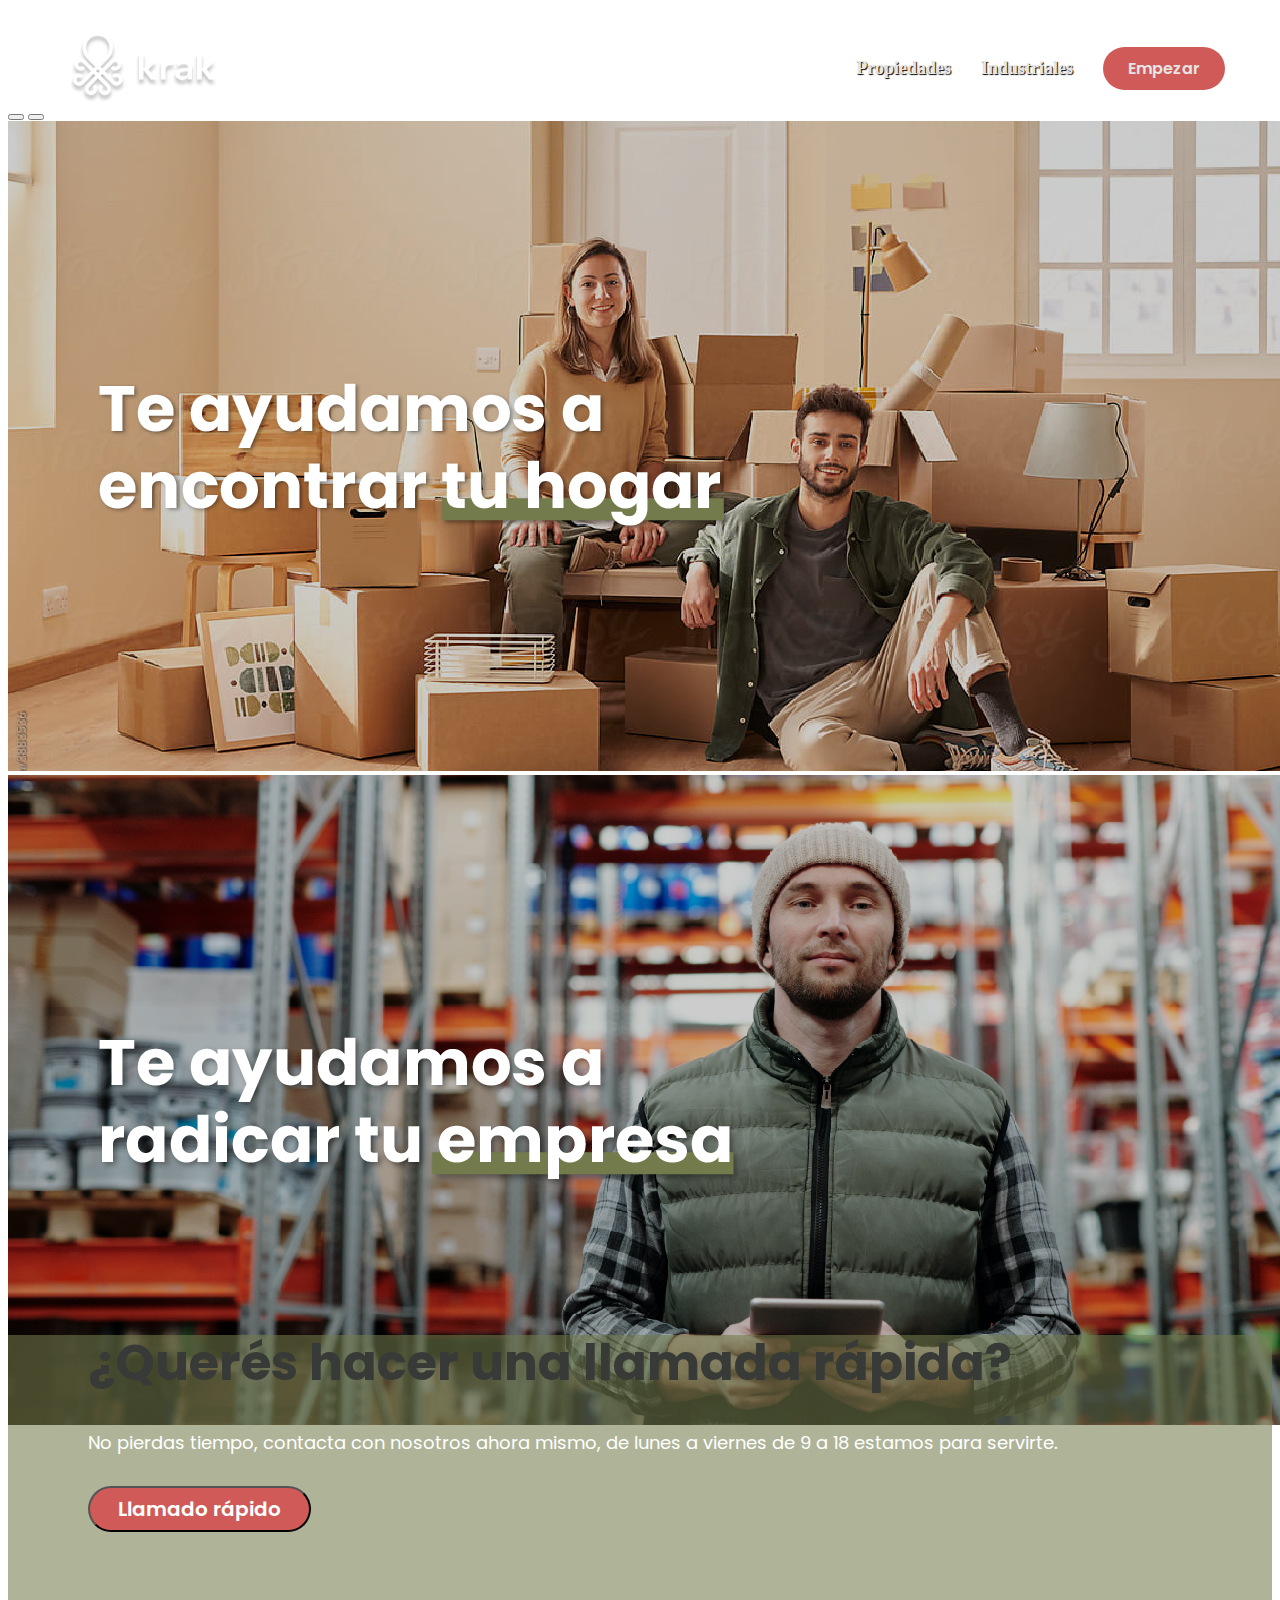
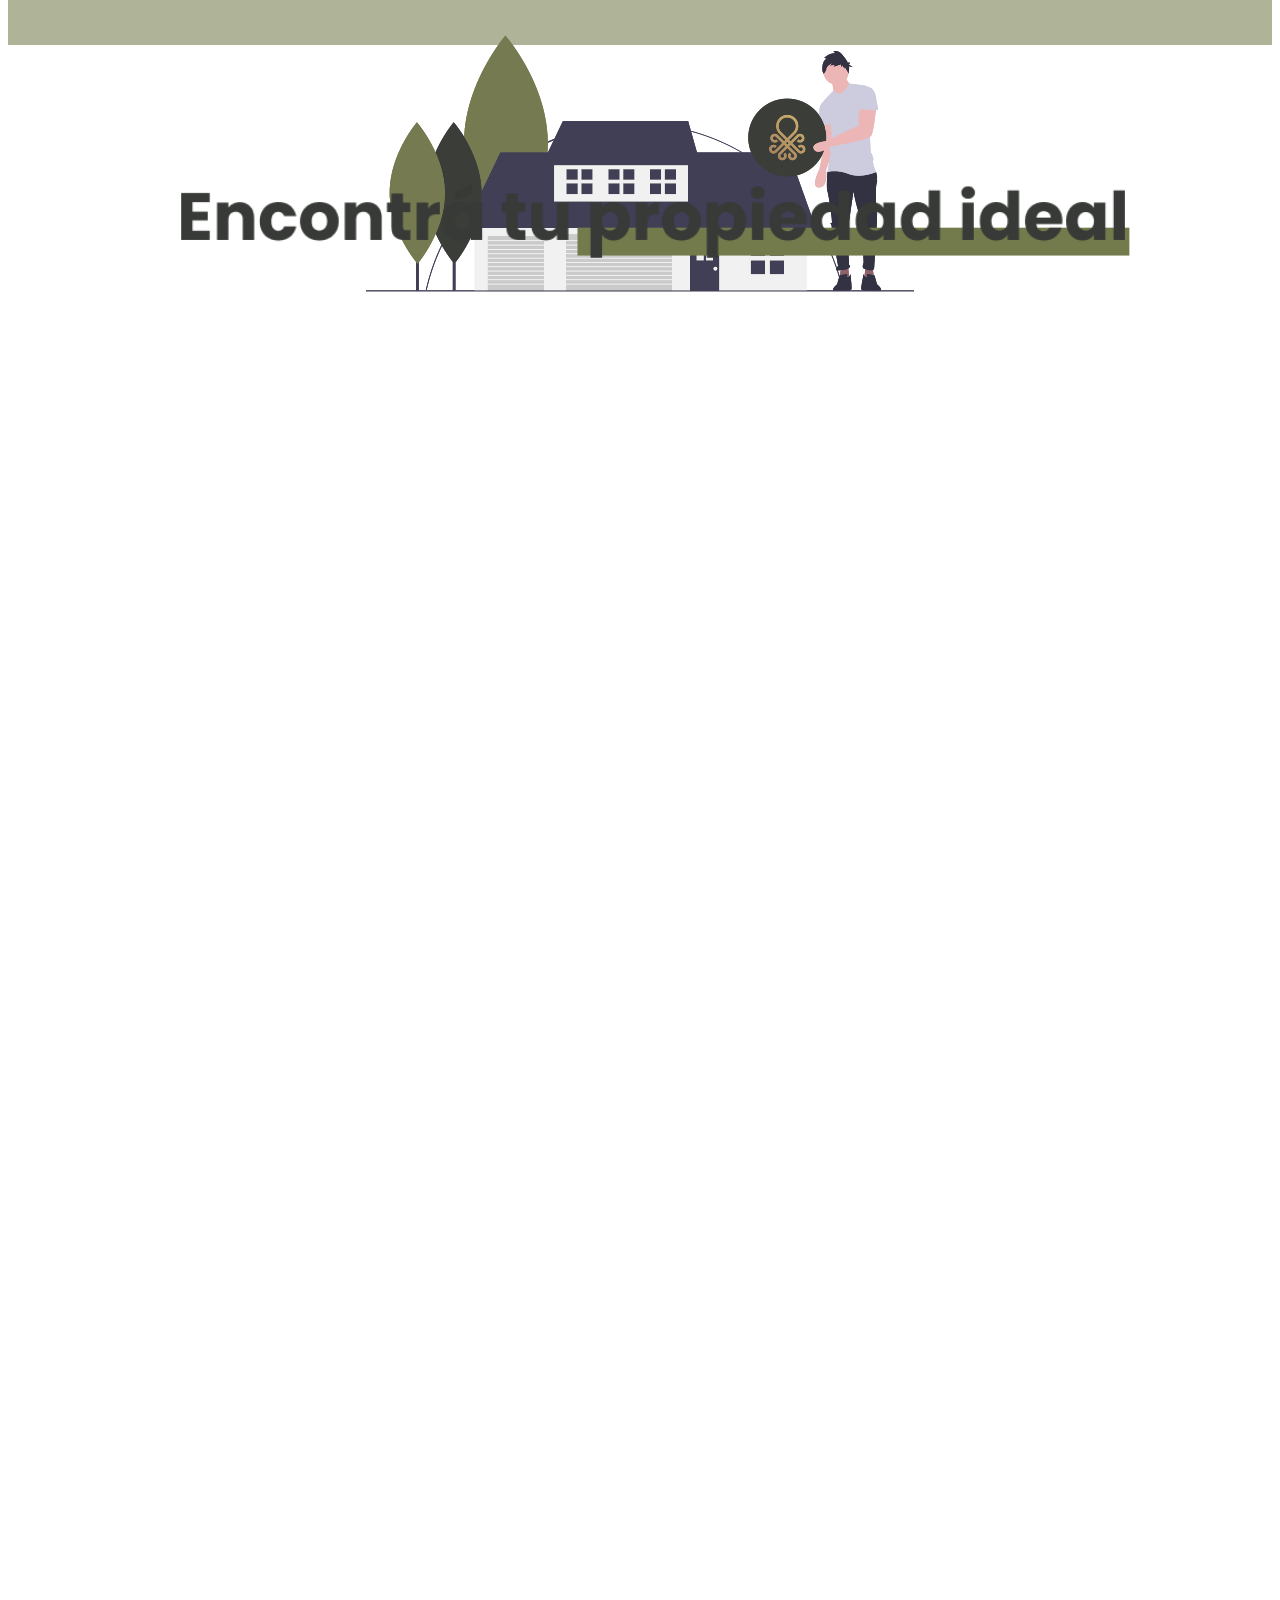
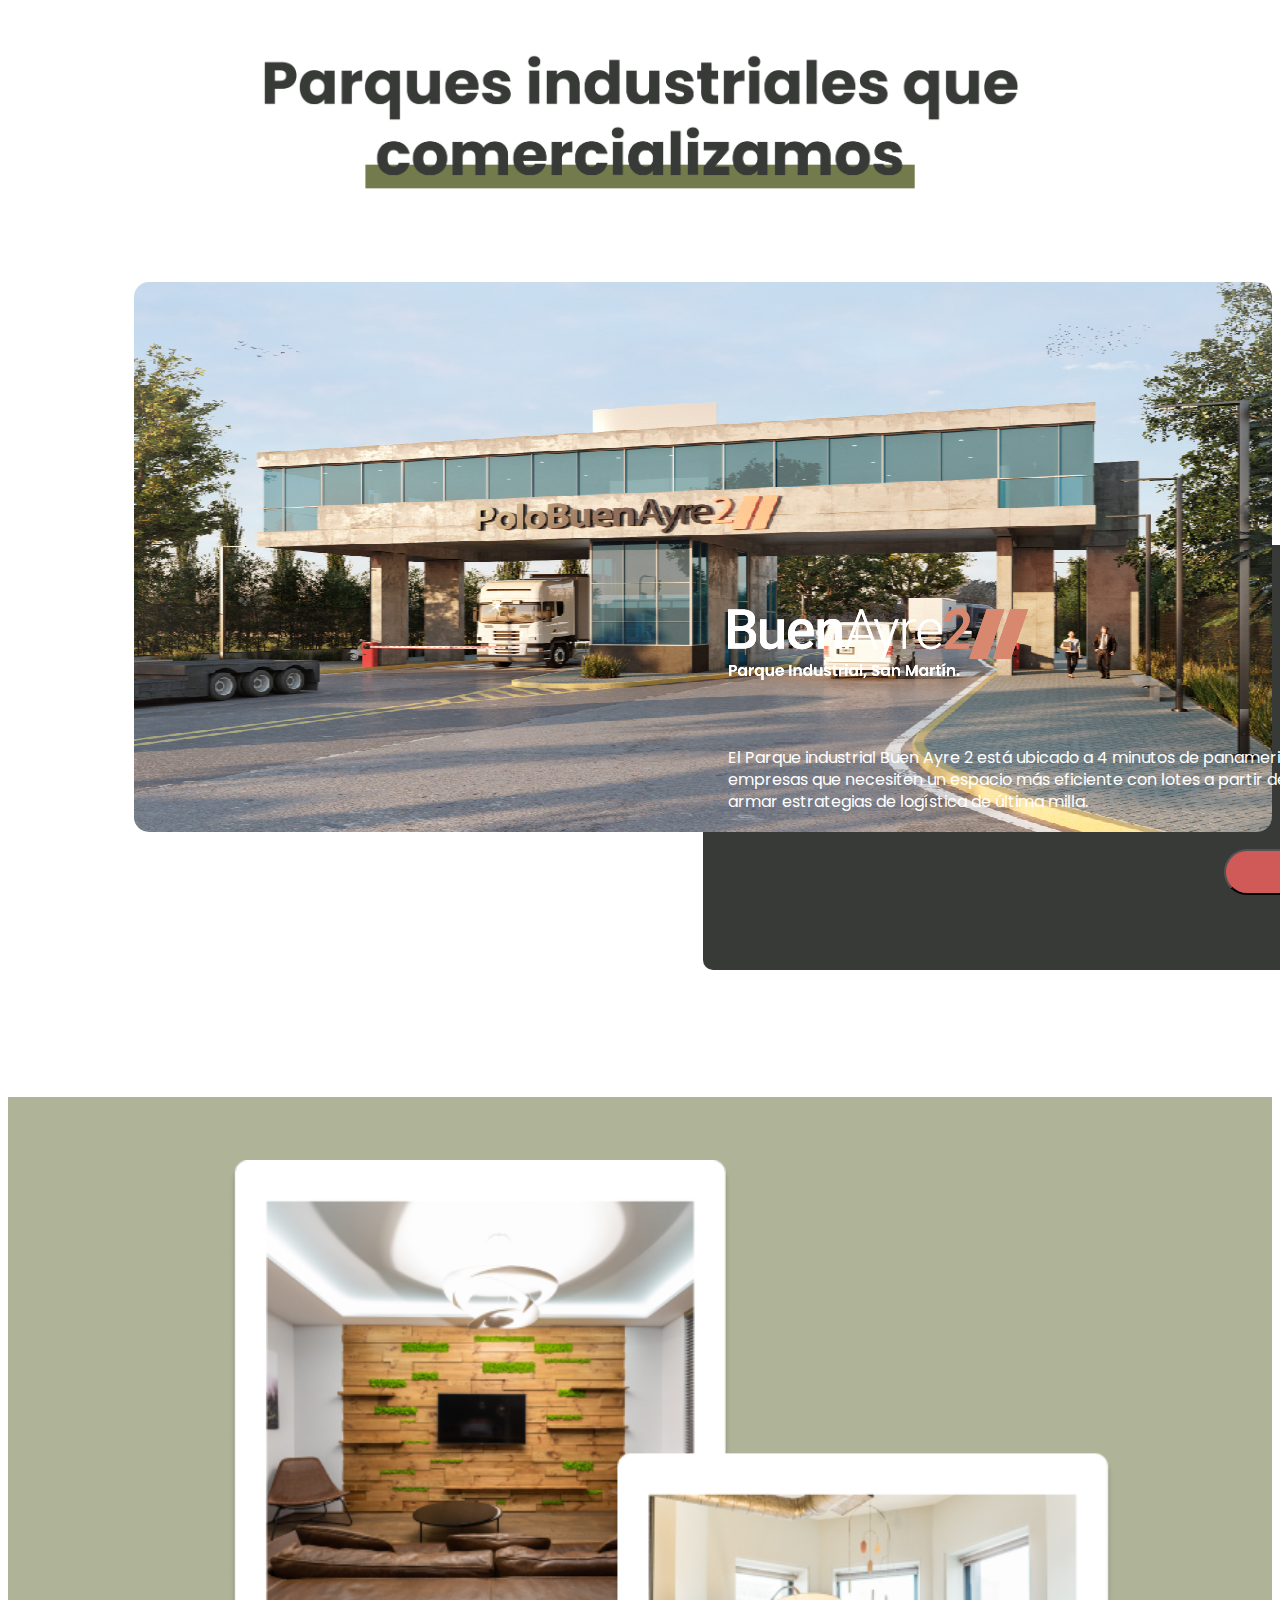
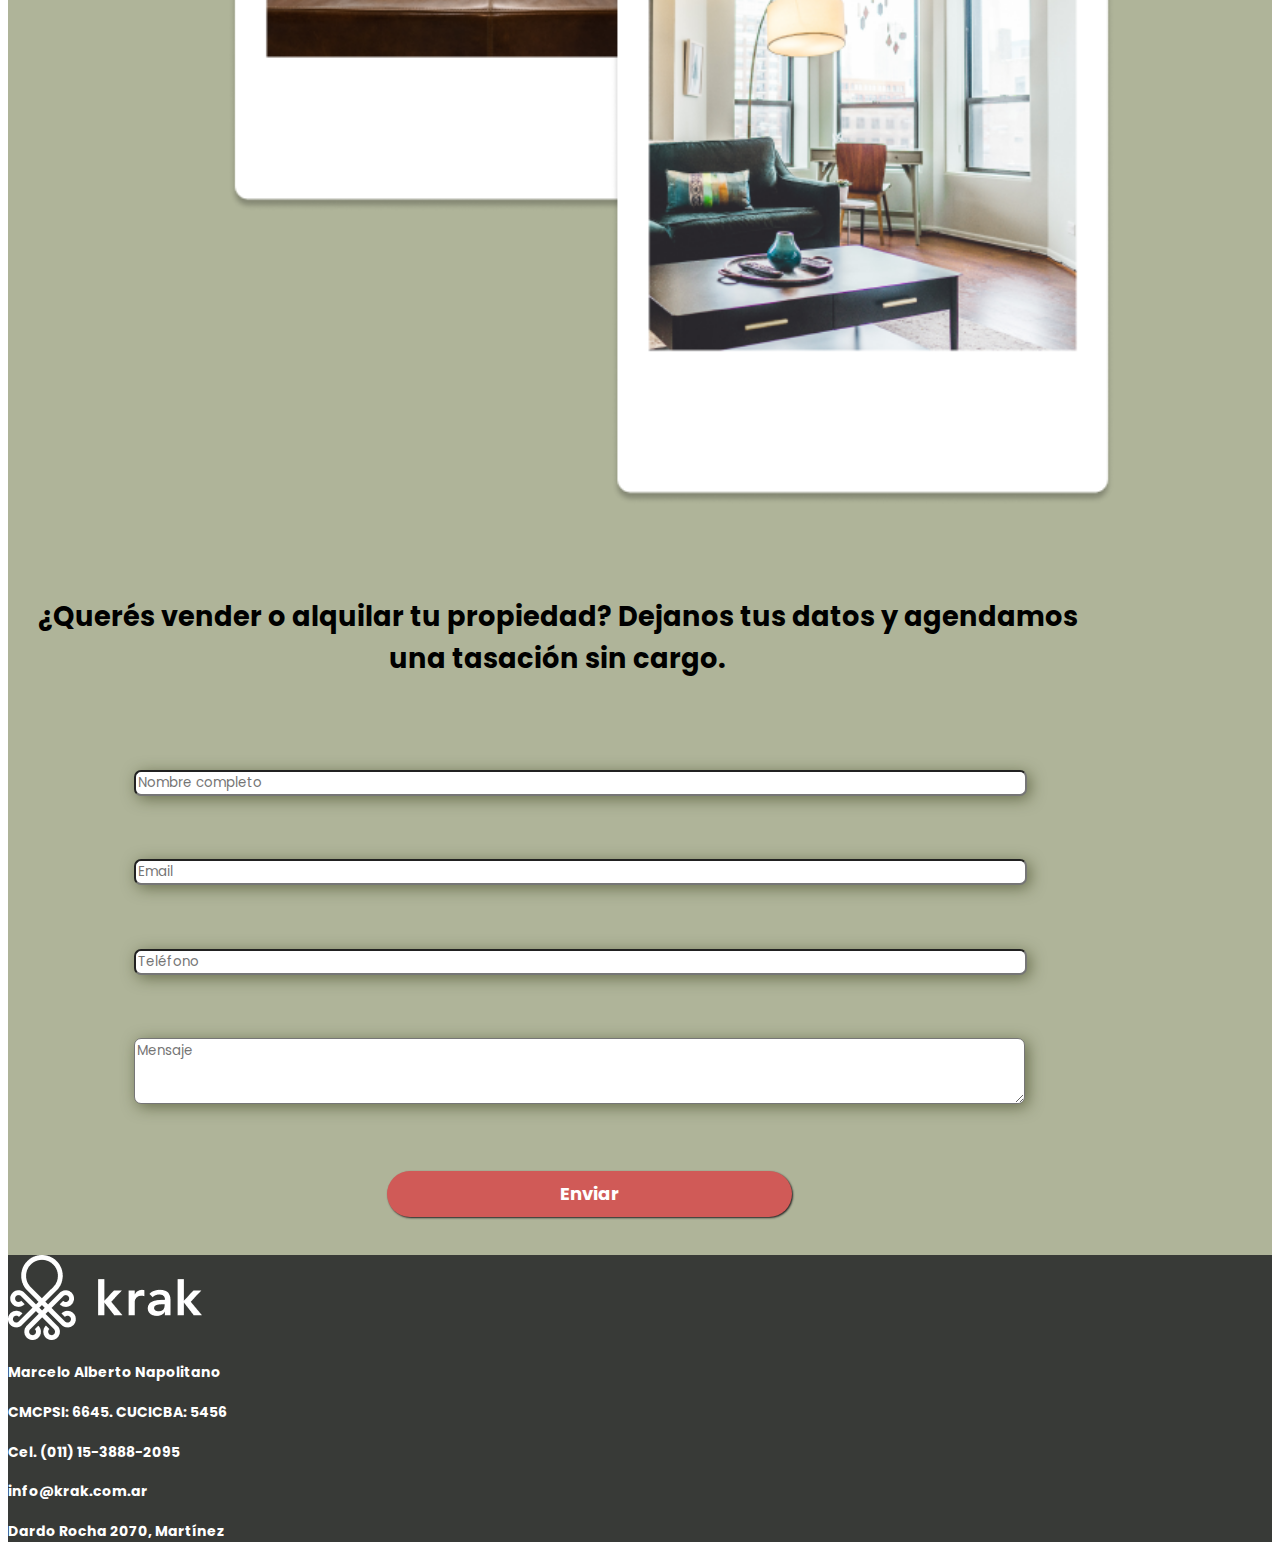
==== index.html @ 1db2870a "cambios" ====
<!DOCTYPE html>
<html lang="en">

<head>
    <!-- Google Tag Manager -->
    <script>(function(w,d,s,l,i){w[l]=w[l]||[];w[l].push({'gtm.start':
    new Date().getTime(),event:'gtm.js'});var f=d.getElementsByTagName(s)[0],
    j=d.createElement(s),dl=l!='dataLayer'?'&l='+l:'';j.async=true;j.src=
    'https://www.googletagmanager.com/gtm.js?id='+i+dl;f.parentNode.insertBefore(j,f);
    })(window,document,'script','dataLayer','GTM-MJH9NZ6');</script>
    <!-- End Google Tag Manager -->
    <!-- Verificacion de Dominio -->
    <meta name="facebook-domain-verification" content="7s85urq31b1e97znho0jo749qw7xno"/> 
    <!-- Metadatos -->
    <meta charset="UTF-8">
    <meta http-equiv="X-UA-Compatible" content="IE=edge">
    <meta name="viewport" content="width=device-width, initial-scale=1.0">
    <!-- Titulo Principal -->
    <title>Krak Real Estate | Comercializamos Bienes Raíces de una Manera Diferente.</title>
    <!-- Favicon -->
    <link rel="shortcut icon" href="./img/favicon-web.png">
    <!--Link CSS-->
    <link rel="stylesheet" href="css/style.css">
    <!--Link Google Fonts-->
    <link rel="preconnect" href="https://fonts.googleapis.com">
    <link rel="preconnect" href="https://fonts.gstatic.com" crossorigin>
    <link href="https://fonts.googleapis.com/css2?family=Poppins:wght@400;500;600;700&display=swap" rel="stylesheet">
    <!--Normalize.css-->
    <link rel="stylesheet" href="https://cdnjs.cloudflare.com/ajax/libs/normalize/8.0.1/normalize.min.css" integrity="sha512-NhSC1YmyruXifcj/KFRWoC561YpHpc5Jtzgvbuzx5VozKpWvQ+4nXhPdFgmx8xqexRcpAglTj9sIBWINXa8x5w==" crossorigin="anonymous" referrerpolicy="no-referrer"
    />
    
    <!--Link AOS-->
    <link rel="stylesheet" href="https://unpkg.com/aos@next/dist/aos.css" />
    <!-- Bootstrap Version 5.1-->
    <link href="https://cdn.jsdelivr.net/npm/bootstrap@5.1.0/dist/css/bootstrap.min.css" rel="stylesheet" integrity="sha384-KyZXEAg3QhqLMpG8r+8fhAXLRk2vvoC2f3B09zVXn8CA5QIVfZOJ3BCsw2P0p/We" crossorigin="anonymous">
</head>

<body>

    <!-- Google Tag Manager (noscript) -->
<noscript><iframe src="https://www.googletagmanager.com/ns.html?id=GTM-MJH9NZ6"
    height="0" width="0" style="display:none;visibility:hidden"></iframe></noscript>
    <!-- End Google Tag Manager (noscript) -->    

    <!--Header-->
    <header class="menu-mobile">
        <nav class="navbar navbar-expand-lg navbar-dark bg-menu">
            <div class="container menu-hamburguesa">
                <a class="navbar-brand mb-2" href="./index.html">
                    <img src="img/logo krak 142 x 63.png" alt="logo-buenavista" class="logo-navbar" id="inicio">
                </a>
                ​
                <button class="navbar-toggler botonmenu mb-2 mt-1" type="button" id="menu_button" data-bs-toggle="collapse" data-bs-target="#navbarSupportedContent" aria-controls="navbarSupportedContent" aria-expanded="false" aria-label="Toggle navigation">
                    <span class="navbar-toggler-icon lineasboton"></span>
                </button> ​
                <div class="collapse navbar-collapse" id="navbarSupportedContent">
                    <ul class="navbar-nav ms-auto">
                        <li class="nav-item w-auto mx-auto"><a class="nav-link ms-3 mt-3 me-4 nav-link-color-letra" href="#propiedadesDestacadas">Propiedades
                            </a></li>
                        <li class="nav-item w-auto mx-auto"><a class="nav-link ms-3 mt-3 me-4 nav-link-color-letra" href="#nuestroProceso">Industriales</a>
                        </li>
                        <li class="nav-item w-auto mx-auto"><a class="nav-link m-3 p-2 nav-link-color-letra-contacto nav-link-bg-color" href="#empezarForm">Empezar</a>
                        </li>
                    </ul>
                </div>
            </div>
        </nav>
    </header>
    <header class="menu-desk">
        <img src="./img/logo krak 142 x 63.png" class="logo-header" alt="Logo">
        <ul class="menu">
            <li><a href="#propiedadesDestacadas" class="shawdow">Propiedades</a></li>
            <li><a href="#nuestroProceso" class="shawdow">Industriales</a></li>
            <li><a href="#empezarForm" class="btn-inicio botones">Empezar</a></li>
        </ul>
    </header>
    <div class="row">
        <div class="col-xl-12 p-0 carrusel-desk">
            <div id="carouselExampleCaptions" class="carousel slide carousel-cont" data-bs-ride="carousel">
                <div class="carousel-indicators">
                    <button type="button" data-bs-target="#carouselExampleCaptions" data-bs-slide-to="0" class="active" aria-current="true" aria-label="Slide 1"></button>
                    <button type="button" data-bs-target="#carouselExampleCaptions" data-bs-slide-to="1" aria-label="Slide 2"></button>
                </div>
                <div class="carousel-inner">
                    <div class="carousel-item active">
                        <img src="img/header 1_Mesa de trabajo 1.jpg " class="d-block w-100" alt="Portada 1">
                    </div>
                    <div class="carousel-item">
                        <img src="img/header 2_Mesa de trabajo 1.jpg" class="d-block w-100" alt="Portada 2">
                    </div>
                </div>
            </div>
        </div>
        <div class="col-xl-12 p-0 carrusel-mob">
            <div id="carouselExampleCaptions" class="carousel slide carousel-cont" data-bs-ride="carousel">
                <div class="carousel-indicators">
                    <button type="button" data-bs-target="#carouselExampleCaptions" data-bs-slide-to="0" class="active" aria-current="true" aria-label="Slide 1"></button>
                    <button type="button" data-bs-target="#carouselExampleCaptions" data-bs-slide-to="1" aria-label="Slide 2"></button>
                </div>
                <div class="carousel-inner"></div>
                <div class="carousel-item active">
                    <img src="img/header 1 mobile.png" class="d-block w-100" alt="Portada 1">
                </div>
                <div class="carousel-item">
                    <img src="img/header_v.mobile_Inmobiliaria.png" class="d-block w-100" alt="Portada 2">
                </div>
            </div>
        </div>
    </div>
    </div>
    <!--Fin Header-->

    <!-- Seccion 2 "Queres hacer una llamada rapida?" -->
    <div class="container-fluid seccion-2">
        <div class="row">
            <div class="col-12 col-sm-12 col-md-12 col-lg-6 col-xl-6 col-xxl-6">
                <h2 class="text-center text-lg-start h2-seccion2">¿Querés hacer una llamada rápida?</h2>
                <p class="p-seccion2">No pierdas tiempo, contacta con nosotros ahora mismo, de lunes a viernes de 9 a 18 estamos para servirte.</p>
                <div class="boton-seccion2">
                    <button type="button" class="btn botones botonmapa" onclick="location.href='https:api.whatsapp.com/send?phone=541138882095 '"><b>Llamado
                            rápido</b></button>
                </div>
            </div>
            <div class="col-12 col-sm-12 col-md-12 col-lg-6 col-xl-6 col-xxl-6">
                <div class="img-seccion2">
                    <img src="./img/Mesadetrabajo-tablets.png" alt="" class="img-tablets">
                    <img src="./img/Mesadetrabajo-Desktop.png" alt="" class="img-desktop">
                </div>
            </div>
        </div>
    </div>
    <div class="col-12 col-sm-12 img-mobile">
        <div class="img-seccion2">
            <img src="./img/mesa-Prueba.png" alt="">
        </div>
    </div>
    <!-- Fin Seccion 2 "Queres hacer una llamada rapida?" -->

    <!-- Seccion 3 "Encontra tu propiedad ideal"-->
    <div class="container seccion3" id="propiedadesDestacadas">
        <div class="row">
            <div class="container-titulo-sec3">
                <img src="img/Frame 2.png" alt="">
            </div>
        </div>
        <div class="row">
            <div class="col container-img-desk">
            <a href="http://www.krak-re.com/Buscar?ptypes=3&o=2,2&1=1">
                <div class="servicio" data-aos="fade-right">
                    <div class="cont-foto hidden">
                        <img src="img/propiedades - casas-01.jpg" class="casas-desk">
                    </div>
                    <p>Casas</p>
                </div>
            </a>
            <a href="http://www.krak-re.com/Buscar?ptypes=2&o=2,2&1=1">
                <div class="servicio" data-aos="fade-left">
                    <div class="cont-foto hidden">
                        <img src="img/propiedades - departamentos-01.jpg" class="departamentos-desk">
                    </div>
                    <p>Departamentos</p>
                </div>
            </a>
            <a href="http://www.krak-re.com/Buscar?operation=1,2&tags=49&o=2,2&1=1">
                <div class="servicio" data-aos="fade-right">
                    <div class="cont-foto hidden">
                        <img src="img/propiedades - industrial-01.jpg" class="industrial-desk">
                    </div>
                    <p>Industrial</p>
                </div>
            </a>
            <a href="http://www.krak-re.com/Buscar?ptypes=1&o=2,2&1=1">
                <div class="servicio" data-aos="fade-left">
                    <div class="cont-foto hidden">
                        <img src="img/propiedades - terrenos-01.jpg" class="terrenos-desk">
                    </div>
                    <p>Terrenos</p>
                </div>
            </a>
            <a href="http://www.krak-re.com/Buscar?ptypes=7&o=2,2&1=1">
                <div class="servicio" data-aos="fade-right">
                    <div class="cont-foto hidden">
                        <img src="img/propiedades - locales-01.jpg" class="comercial-desk">
                    </div>
                    <p>Locales</p>
                </div>
            </a>
            <a href="http://www.krak-re.com/Buscar?ptypes=5&o=2,2&1=1">
                <div class="servicio" data-aos="fade-left">
                    <div class="cont-foto hidden">
                        <img src="img/propiedades - oficinas-01.jpg" class="oficinas-desk">
                    </div>
                    <p>Oficinas</p>
                </div>
            </a>
            </div>
            <div class="col container-img-mob">
                <a  href="http://www.krak-re.com/Buscar?ptypes=3&o=2,2&1=1" class="casas" data-aos="zoom-in-right">
                    <p>Casas</p>
                </a>
                <a href="http://www.krak-re.com/Buscar?ptypes=2&o=2,2&1=1"  class="departamentos" data-aos="zoom-in-left">
                    <p>Departamentos</p>
                </a>
                <a href="http://www.krak-re.com/Buscar?operation=1,2&tags=49&o=2,2&1=1"  class="industrial" data-aos="zoom-in-right">
                    <p>Industrial</p>
                </a>
                <a href="http://www.krak-re.com/Buscar?ptypes=1&o=2,2&1=1"  class="terrenos" data-aos="zoom-in-left">
                    <p>Terrenos</p>
                </a>
                <a href="http://www.krak-re.com/Buscar?ptypes=7&o=2,2&1=1"  class="comercial" data-aos="zoom-in-right">
                    <p>Locales</p>
                </a>
                <a href="http://www.krak-re.com/Buscar?ptypes=5&o=2,2&1=1"  class="oficinas " data-aos="zoom-in-left">
                    <p>Oficinas</p>
                </a>
            </div>
        </div>
    </div>
    <div>
        <!--Fin de Seccion "Encontra tu propiedad ideal"-->

        <!-- Seccion 4 "Parques industriales que comercializamos" -->
    <div id="nuestroProceso">
        <div class="centrado-parquesindustriales">
            <img src="./img/titulo 2.png" class="img-parquesindustriales">
        </div>

       <div class="seccion-parques-desktop container-fluid">
            <div class="row">
                <div class="col-8 img-polo-desktop">
                    <img src="./img/polo-desktop.jpg" alt="" class="img-polo-buenayre">
                </div>
                <div class="col-4 fondo-card-buenayre2">
                    <img src="./img/buenayre2.png" alt="" class="img-titulo-buenayre2"> 
                    <p class="parrafo-card-buenayre2">El Parque industrial Buen Ayre 2 está ubicado a  4 minutos de panamericana, en el partido de   San Martín, sobre la autopista Buen Ayre.   Diseñado para empresas que necesiten un   espacio más eficiente con lotes a partir de 752   m2 con todos
                        los servicios para que una pyme  pueda fabricar sus productos o armar    estrategias de logística de última milla.</p>
                        <div class="boton-seccion-polo">
                            <button type="button" class="btn botones-polo" onclick="location.href='#formulario'"><b>Ver más</b></button>
                        </div>
                </div>
            </div>
       </div>


        <div class="seccion-parques-mobile col-auto">
            <div class="column">
                <div class="col-12">
                    <img src="./img/polo-mobile (1).jpg" alt="" class="img-mobile mx-auto d-block">
                </div>
                <div class="col-12">
                
                    <img src="./img/buenayre2.png" alt="" class="mx-auto d-block mt-3 mb-4" width="200">
                    
                    <p class="text-center parrafo-parques">El Parque industrial Buen Ayre 2 está ubicado a 4 minutos de panamericana, en el partido de San Martín, sobre la autopista Buen Ayre. Diseñado para empresas que necesiten un espacio más eficiente con lotes a partir de 752 m2 con todos
                        los servicios para que una pyme pueda fabricar sus productos o armar estrategias de logística de última milla.</p>
                    <div class="centrado-boton">
                        <button type="button" class="btn boton-parques ms-xl-3" onclick="location.href='#formulario'"><b>Ver
                                más</b></button>
                    </div>
                </div>
            </div>
        </div>
    </div>
        <!-- Fin Seccion 4 "Parques industriales que comercializamos" -->

        <!--Seccion 5 "Formulario"-->
        <div class="container-fluid seccion-form" id="empezarForm">
            <div class="row">
                <div class="col-md-6 sec-form-img">
                   <img src="img/fotos formulario.png" alt="Foto formulario">
                </div>
                <div class="col-md-6 col-xs-12 sec-form">
                    <p class="texto-form">
                        ¿Querés vender o alquilar tu propiedad? Dejanos tus datos y agendamos una tasación sin cargo.
                    </p>
                    <form id="formulario" action="formulario.php" method="POST">
                    <input type="text" name="nombre" class="form-control espacio borde-radio nombre" id="nombre" placeholder="Nombre completo" required>
                    <input type="email" name="email" class="form-control espacio borde-radio email" id="email" placeholder="Email" required>
                    <input type="number" name="telefono" class="form-control espacio borde-radio telefono" id="telefono" placeholder="Teléfono" required>
                    <textarea name="mensaje" class="form-control espacio borde-radio-text mensaje" id="exampleFormControlTextarea1" rows="3" required placeholder="Mensaje"></textarea>
                    <input type="submit" id="btn-form" class="btn-form espacio" value="Enviar">
                    </form>
                </div>
            </div>
        </div>
        <!--Fin Seccion 5 "Formulario"-->

        <!-- INICIO FOOTER -->
        <div class="container-fluid footer">
            <div class="row">
                <div class="col-12 col-md-3">
                    <img src="./img/logo krak 194 x 85 FOOTER.png" alt="" class="mx-auto d-block mt-4 mb-3">
                </div>
                <div class="col-12 col-md-9 text-center text-md-end mb-3 mt-md-3">
                    <h4 class="datos-footer">Marcelo Alberto Napolitano</h4>
                    <h4 class="datos-footer">CMCPSI: 6645. CUCICBA: 5456</h4>
                    <h4 class="datos-footer">Cel. (011) 15-3888-2095</h4>
                    <h4 class="datos-footer">info@krak.com.ar</h4>
                    <h4 class="datos-footer">Dardo Rocha 2070, Martínez</h4>
                </div>
            </div>
        </div>
        <!-- FIN FOOTER -->

        <!-- Scripts -->
        <script src="https://cdn.jsdelivr.net/npm/@popperjs/core@2.9.3/dist/umd/popper.min.js" integrity="sha384-eMNCOe7tC1doHpGoWe/6oMVemdAVTMs2xqW4mwXrXsW0L84Iytr2wi5v2QjrP/xp" crossorigin="anonymous">
        </script>
        <script src="https://cdn.jsdelivr.net/npm/bootstrap@5.1.0/dist/js/bootstrap.min.js" integrity="sha384-cn7l7gDp0eyniUwwAZgrzD06kc/tftFf19TOAs2zVinnD/C7E91j9yyk5//jjpt/" crossorigin="anonymous">
        </script>
        <script src="https://code.jquery.com/jquery-3.6.0.min.js"></script>
        <script>
            $("#menu_button").focusout(function() {
                $("#navbarSupportedContent").collapse('hide');
            });
        </script>
        <!--Scripts AOS-->
        <script src="https://unpkg.com/aos@next/dist/aos.js"></script>
        <script>
            AOS.init();
        </script>
        <script src="js/validate.js"></script>
      

</body>

</html>
---- css/style.css ----
div.row{
    margin-right: 0px;
 }
 
 div.container-fluid{
    padding-right: 0;
    padding-left:0;
 }
/*libreria wow*/
 .wow { 
     visibility: hidden; 
    }

@font-face {
        font-family: "poppins-semibold";
        src: url("../fonts/Poppins-SemiBold.ttf");
        font-weight: normal;
        font-style: normal;
    }
    
    @font-face {
        font-family: "poppins-bold";
        src: url("../fonts/Poppins-Bold.ttf");
        font-weight: normal;
        font-style: normal;
    }
    /*HEADER*/
    
    .carrusel-mob {
        display: none;
    }
    
    .carousel-cont {
        position: relative;
        bottom: 20%;
        z-index: -1;
    }
    
    header {
        width: 100%;
        display: flex;
        justify-content: space-between;
    }
    
    .logo-header {
        margin-top: 1.5rem;
        margin-left: 3.8rem
    }
    
    header .menu {
        margin-top: 3rem;
        margin-right: 2rem;
        display: flex;
        justify-content: space-around;
        align-items: baseline;
        z-index: 2;
        list-style: none;
    }
    
    header .menu a {
        color: #E6E6E6 !important;
        font-size: large !important;
        font-weight: 700 !important;
        text-decoration: none;
        margin: 15px;
    }
    
    .shawdow {
        text-shadow: 1px 1px 1px black;
    }
    
    header .menu .btn-inicio {
        padding: 10px 25px;
        width: 170px !important;
        border-radius: 54px !important;
        border: none;
        font-size: medium !important;
        color: #FFFFFF;
    }
    /*FIN HEADER*/
    /* Seccion 2 "Queres hacer una llamada rapida?" */
    
    @media (min-width: 320px) and (max-width: 667px) {
        .seccion-2 {
            background-color: #737B4C91;
            height: 410px;
            margin-bottom: 50px;
        }
        .h2-seccion2 {
            color: #373A36;
            font-family: poppins-bold;
            font-size: 35px;
            line-height: 33px;
            margin-top: 25px;
        }
        .p-seccion2 {
            color: #fff;
            font-family: 'Poppins', sans-serif;
            font-size: 18px;
            line-height: 21px;
            text-align: center;
            margin-top: 30px;
        }
        .botones {
            font-family: poppins-semibold;
            font-size: 20px !important;
            margin-top: 20px;
            margin-bottom: 20px;
            background-color: #D05A57 !important;
            color: white !important;
            outline: none !important;
            border-radius: 54px !important;
            width: 223px !important;
            height: 46px !important;
            /* box-shadow: 0px 5px 0px rgb(0, 0, 0, 0.25); */
        }
        .botones:hover {
            background-color: white !important;
            color: #D05A57 !important;
           
        }
        .botones:active {
            background-color: white !important;
            color: #D05A57 !important;
        }
        .botones:focus {
            outline: none !important;
            box-shadow: none !important;
        }
        .boton-seccion2 {
            display: flex;
            justify-content: center;
        }
        .img-seccion2 {
            display: flex;
            justify-content: center;
            margin-top: -180px;
        }
        .img-desktop {
            display: none;
        }
        .img-tablets {
            display: none;
        }
    }
    
    @media (min-width: 668px) and (max-width: 919px) {
        .seccion-2 {
            background-color: #737B4C91;
            height: 350px;
            margin-top: -12.5%;
        }
        .h2-seccion2 {
            color: #373A36;
            font-family: poppins-bold;
            font-size: 34px;
            line-height: 33px;
            margin-top: 15px;
        }
        .p-seccion2 {
            font-family: 'Poppins', sans-serif;
            color: #fff;
            font-family: 'Poppins', sans-serif;
            font-size: 20px;
            line-height: 21px;
            text-align: center;
            margin-top: 30px;
        }
        .botones {
            font-family: poppins-semibold;
            font-size: 20px !important;
            margin-top: 20px;
            margin-bottom: 20px;
            background-color: #D05A57 !important;
            color: white !important;
            outline: none !important;
            border-radius: 54px !important;
            width: 223px !important;
            height: 46px !important;
            /* box-shadow: 0px 5px 0px rgb(0, 0, 0, 0.25); */
        }
        .botones:hover {
            background-color: white !important;
            color: #D05A57 !important;
        }
        .botones:active {
            background-color: white !important;
            color: #D05A57 !important;
        }
        .botones:focus {
            outline: none !important;
            box-shadow: none !important;
        }
        .boton-seccion2 {
            display: flex;
            justify-content: center;
        }
        .img-seccion2 {
            display: flex;
            justify-content: center;
            margin-top: -135px;
        }
        .img-desktop {
            display: none;
        }
        .img-tablets {
            display: none;
        }
    }
    
    @media (min-width: 920px) and (max-width: 1000px){
        .seccion-2 {
            background-color: #737B4C91;
            height: 350px;
            margin-top: -10%;
        }
        .h2-seccion2 {
            color: #373A36;
            font-family: poppins-bold;
            font-size: 34px;
            line-height: 33px;
            margin-top: 15px;
        }
        .p-seccion2 {
            font-family: 'Poppins', sans-serif;
            color: #fff;
            font-family: 'Poppins', sans-serif;
            font-size: 20px;
            line-height: 21px;
            text-align: center;
            margin-top: 30px;
        }
        .botones {
            font-family: poppins-semibold;
            font-size: 20px !important;
            margin-top: 20px;
            margin-bottom: 20px;
            background-color: #D05A57 !important;
            color: white !important;
            outline: none !important;
            border-radius: 54px !important;
            width: 223px !important;
            height: 46px !important;
            /* box-shadow: 0px 5px 0px rgb(0, 0, 0, 0.25); */
        }
        .botones:hover {
            background-color: white !important;
            color: #D05A57 !important;
        }
        .botones:active {
            background-color: white !important;
            color: #D05A57 !important;
        }
        .botones:focus {
            outline: none !important;
            box-shadow: none !important;
        }
        .boton-seccion2 {
            display: flex;
            justify-content: center;
        }
        .img-seccion2 {
            display: flex;
            justify-content: center;
            margin-top: -135px;
        }
        .img-desktop {
            display: none;
        }
        .img-tablets {
            display: none;
        }
    }

    @media (min-width: 1001px) and (max-width: 1200px) {
        .seccion-2 {
            background-color: #737B4C91;
            height: 300px;
            margin-top: -9.8%;
            margin-bottom: 10%;
        }
        .h2-seccion2 {
            color: #373A36;
            font-family: poppins-bold;
            font-size: 40px;
            line-height: 40px;
            margin-top: 15px;
            margin-left: 40px;
        }
        .p-seccion2 {
            color: #fff;
            font-family: 'Poppins', sans-serif;
            font-size: 20px;
            line-height: 21px;
            text-align: left;
            margin-top: 30px;
            margin-left: 40px;
            width: 100%;
        }
        .botones {
            font-family: poppins-semibold;
            font-size: 20px !important;
            margin-top: 20px;
            margin-bottom: 20px;
            margin-left: 40px;
            background-color: #D05A57 !important;
            color: white !important;
            outline: none !important;
            border-radius: 54px !important;
            width: 223px !important;
            height: 46px !important;
            /* box-shadow: 0px 5px 0px rgb(0, 0, 0, 0.25); */
        }
        .botones:hover {
            background-color: white !important;
            color: #D05A57 !important;
        }
        .botones:active {
            background-color: white !important;
            color: #D05A57 !important;
        }
        .botones:focus {
            outline: none !important;
            box-shadow: none !important;
        }
        .boton-seccion2 {
            display: flex;
            justify-content: left;
        }
        .img-seccion2 {
            display: flex;
            justify-content: center;
            margin-top: 120px;
        }
        .img-mobile {
            display: none;
        }
        .img-desktop {
            display: none;
        }
    }
    
    @media (min-width: 1201px) {
        .seccion-2 {
            background-color: #737B4C91;
            height: 310px;
            margin-bottom: 80px;
            margin-top: -9.8%;
        }
        .h2-seccion2 {
            color: #373A36;
            font-family: poppins-bold;
            font-size: 50px;
            line-height: 55px;
            margin-top: 30px;
            margin-left: 80px;
        }
        .p-seccion2 {
            color: #fff;
            font-family: 'Poppins', sans-serif;
            font-size: 18px;
            line-height: 21px;
            text-align: left;
            margin-top: 15px;
            margin-left: 80px;
            width: 80%;
        }
        .botones {
            font-family: poppins-semibold;
            font-size: 20px !important;
            margin-top: 15px;
            margin-bottom: 20px;
            margin-left: 80px;
            background-color: #D05A57 !important;
            color: white !important;
            outline: none !important;
            border-radius: 54px !important;
            width: 223px !important;
            height: 46px !important;
            /* box-shadow: 0px 5px 0px rgb(0, 0, 0, 0.25); */
        }
        .botones:hover {
            background-color: white !important;
            color: #D05A57 !important;
        }
        .botones:active {
            background-color: white !important;
            color: #D05A57 !important;
        }
        .botones:focus {
            outline: none !important;
            box-shadow: none !important;
        }
        .boton-seccion2 {
            display: flex;
            justify-content: left;
        }
        .img-seccion2 {
            display: flex;
            justify-content: center;
            margin-top: 75px;
        }
        .img-mobile {
            display: none;
        }
        .img-tablets {
            display: none;
        }
    }
    /* Fin Seccion 2 "Queres hacer una llamada rapida?" */
    /*SECCION 3 "ENCONTRA TU PROPIEDAD IDEAL"*/
    
    .container-img-mob {
        display: none;
    }
    
    .seccion3-desk {
        font-family: 'Poppins', sans-serif;
        height: auto;
    }
    
    .container-titulo-sec3>img {
        width: 78%;
        margin-left: 12%;
        margin-top: 3rem;
    }
    
   .container-img-desk a{
        text-decoration: none;
    }
    .container-img-desk {
        display: flex;
        flex-direction: row;
        flex-wrap: wrap;
        justify-content: center;
        align-items: center;
        width: 100%;
    }
    
    .servicio {
        margin: 50px 10px;
        width: 445px;
        height: 300px;
    }
    
    .cont-foto {
        display: block;
        width: 445px;
        height: 350px;
        border-radius: 16px;
        box-shadow: 1px 1px 5px black;
        z-index: -1;
    }
    
    .servicio>p {
        position: relative;
        bottom: 75%;
        z-index: 3;
        color: aliceblue;
        text-align: center;
        font-size: 50px;
        font-weight: 700;
        text-shadow: 1px 1px 5px black;
    }
    
    .hidden {
        overflow: hidden;
    }
    
    .oficinas-desk,
    .departamentos-desk,
    .comercial-desk,
    .casas-desk,
    .terrenos-desk,
    .industrial-desk {
        width: 100%;
        height: 100%;
        transform: scale(1);
        -ms-transform: scale(1);
        -moz-transform: scale(1);
        -webkit-transform: scale(1);
        -o-transform: scale(1);
        -webkit-transition: all 500ms ease-in-out;
        -moz-transition: all 500ms ease-in-out;
        -ms-transition: all 500ms ease-in-out;
        -o-transition: all 500ms ease-in-out;
        filter: brightness(80%);
        position: relative;
    }
    
    .oficinas-desk:hover,
    .departamentos-desk:hover,
    .comercial-desk:hover,
    .casas-desk:hover,
    .terrenos-desk:hover,
    .industrial-desk:hover {
        transform: scale(1.3);
        -ms-transform: scale(1.3);
        -moz-transform: scale(1.3);
        -webkit-transform: scale(1.3);
        -o-transform: scale(1.3);
    }
    
    @media (max-width: 950px) {
        /*HEADER*/
        .carousel-cont {
            position: relative;
            bottom: 25%;
        }
        /*Seccion 3*/
        .container-img-desk {
            display: none;
        }
        .container-img-mob {
            display: flex;
            flex-direction: column;
            flex-wrap: wrap;
            justify-content: center;
            align-items: center;
            width: 100%;
            font-family: 'Poppins', sans-serif;
            height: auto;
            margin-top: 50px;
        }

        .casas {
            background-image: url("../img/propiedades\ -\ casas-01.jpg");
        }
        .departamentos {
            background-image: url("../img/propiedades\ -\ departamentos-01.jpg");
        }
        .oficinas {
            background-image: url("../img/propiedades\ -\ oficinas-01.jpg");
        }
        .comercial {
            background-image: url("../img/propiedades\ -\ locales-01.jpg");
        }
        .terrenos {
            background-image: url("../img/propiedades\ -\ terrenos-01.jpg");
        }
        .industrial {
            background-image: url("../img/propiedades\ -\ industrial-01.jpg");
        }
        .oficinas,
        .departamentos,
        .comercial,
        .casas,
        .terrenos,
        .industrial {
            background-size: cover;
            background-position: center;
            width: 70% !important;
            height: 180px;
            border-radius: 10px;
            margin-top: 20px;
            position: relative;
            box-shadow: 1px 1px 5px black;
        }
        .oficinas::before,
        .departamentos::before,
        .comercial::before,
        .casas::before,
        .terrenos:before,
        .industrial::before {
            content: '';
            position: absolute;
            border-radius: 10px;
            top: 0;
            bottom: 0;
            left: 0;
            right: 0;
            background-color: rgba(0, 0, 0, 0.2);
        }
        .container-img-mob>a>p {
            font-size: 1.3rem;
            font-weight: 700;
            color: #FFFFFF;
            text-shadow: 1px 1px 2px black;
            position: relative;
        }
        .container-img-mob>a {
            display: flex;
            justify-content: center;
            align-items: center;
            text-decoration: none;
            box-shadow: 1px 2px 5px rgb(27, 25, 25);
        }
    }
    /*FIN SECCION 3 "ENCONTRA TU PROPIEDAD IDEAL"*/
    /* Seccion 4 "Parques industriales que comercializamos" */
    
    @media (min-width: 320px) and (max-width: 667px) {
        .seccion-parques-desktop{
            display: none;
        }
        .h2-parques {
            display: none;
        }
        .centrado-parquesindustriales {
            display: flex;
            justify-content: center;
        }
        .img-parquesindustriales {
            width: 70%;
            margin-top: 15%;
        }
        .seccion-parques-mobile {
            background-color: #373A36;
            margin-left: 5%;
            margin-right: 5%;
            border-radius: 10px;
            margin-bottom: 80px;
        }
        .img-mobile {
            width: 100%;
            height: auto;
            border-radius: 10px;
        }
        .subtit-parques {
            color: #fff;
            font-family: 'Poppins', sans-serif;
            font-size: 28px;
            margin-top: 10px;
        }
        .centrado-titulo-polo{
            justify-content: center !important;
        }
        .parrafo-parques {
            color: #fff;
            font-family: 'Poppins', sans-serif;
            font-size: 14px;
            margin-top: 20px;
            margin-left: 8%;
            margin-right: 8%;
            line-height: 22px;
        }
        .boton-parques {
            font-size: 16px !important;
            margin-top: 10px;
            margin-bottom: 30px;
            background-color: #D05A57 !important;
            color: white !important;
            outline: none !important;
            border-radius: 54px !important;
            width: 223px !important;
            height: 46px !important;
            /* box-shadow: 0px 5px 0px rgb(0, 0, 0, 0.25); */
            font-family: 'Poppins', sans-serif;
        }
        .boton-parques:hover {
            background-color: white !important;
            color: #D05A57 !important;
        }
        .boton-parques:active {
            background-color: white !important;
            color: #D05A57 !important;
        }
        .boton-parques:focus {
            outline: none !important;
            box-shadow: none !important;
        }
        .centrado-boton {
            display: flex;
            justify-content: center;
        }
    }

    @media (min-width: 668px) and (max-width: 1099px) {
        .seccion-parques-desktop{
            display: none;
        }
        .h2-parques {
            display: none;
        }
       
        .centrado-parquesindustriales {
            display: flex;
            justify-content: center;
        }
        .img-parquesindustriales {
            width: 70%;
            margin-top: 15%;
        }
        .seccion-parques-mobile {
            background-color: #373A36;
            margin-left: 5%;
            margin-right: 5%;
            border-radius: 10px;
            margin-bottom: 100px;
        }
        .img-mobile {
            width: 100%;
            height: auto;
            border-radius: 10px;
        }
        .subtit-parques {
            color: #fff;
            font-family: 'Poppins', sans-serif;
            font-size: 28px;
            margin-top: 10px;
        }
        .parrafo-parques {
            color: #fff;
            font-family: 'Poppins', sans-serif;
            font-size: 14px;
            margin-top: 20px;
            margin-left: 2%;
            margin-right: 2%;
            line-height: 22px;
        }
        .boton-parques {
            font-size: 16px !important;
            margin-top: 2px;
            margin-bottom: 20px;
            background-color: #D05A57 !important;
            color: white !important;
            outline: none !important;
            border-radius: 54px !important;
            width: 223px !important;
            height: 46px !important;
            /* box-shadow: 0px 5px 0px rgb(0, 0, 0, 0.25); */
            font-family: 'Poppins', sans-serif;
        }
        .boton-parques:hover {
            background-color: white !important;
            color: #D05A57 !important;
        }
        .boton-parques:active {
            background-color: white !important;
            color: #D05A57 !important;
        }
        .boton-parques:focus {
            outline: none !important;
            box-shadow: none !important;
        }
        .centrado-boton {
            display: flex;
            justify-content: center;
        }
    }
    
    @media (min-width: 1100px) {
        .seccion-parques-mobile {
            display: none;
        }
        .h2-parques-mobile {
            display: none;
        }
        .centrado-parquesindustriales {
            display: flex;
            justify-content: center;
        }
        .img-parquesindustriales {
            width: 60%;
            height: 55%;
            margin-top: 15%;
        }
        .img-polo-desktop{
            margin-left: 10%;
        }
        .fondo-card-buenayre2{
            background-color: #383A37;
            margin-left: 55%;
            margin-top: -23% !important;
            margin-bottom: 10%;
            border-radius: 0px 10px 10px 10px;
            width: 100%;
            height: 425px;
        }
        .img-polo-buenayre{
            width: 100%;
            height: 550px;
            border-radius: 15px;
        }
        .img-titulo-buenayre2{
            margin-top: 5%;
            margin-left: 2%;
        }

        .parrafo-card-buenayre2{
            font-family: poppins;
            color: #fff;
            margin-top: 5%;
            margin-left: 2%;
            margin-right: 2%;
            font-size: 100%;
            line-height: 22px;
        }

        .botones-polo {
            font-family: poppins-semibold;
            font-size: large !important;
            margin-top: 20px;
            margin-bottom: 30px;
            background-color: #D05A57 !important;
            color: white !important;
            outline: none !important;
            border-radius: 54px !important;
            width: 223px !important;
            height: 46px !important;
            /* box-shadow: 0px 5px 0px rgb(0, 0, 0, 0.25); */
        }
        .botones-polo:hover {
            background-color: white !important;
            color: #D05A57 !important;
        }
        .botones-polo:active {
            background-color: white !important;
            color: #D05A57 !important;
        }
        .botones-polo:focus {
            outline: none !important;
            box-shadow: none !important;
        }
        .boton-seccion-polo{
            display: flex;
            justify-content: center;
        }


    }
    /*Fin Seccion 4 "Parques industriales que comercializamos" */
    /*SECCION 5 - FORMULARIO*/
    
    .seccion-form {
        background-color: rgba(115, 123, 76, 0.57);
        height: auto;
        padding-bottom: 3%;
    }
    
    .sec-form-img {
        display: flex;
       align-items: center;
       justify-content: center;
    }

    .sec-form-img>img{
         width: 70%;
         margin-top: 5%;
         margin-left: 5%;
    }

    
    .texto-form {
        width: 87%;
        font-size: 1.7rem;
        font-family: "poppins-bold";
        text-align: center;
    }
    
    .sec-form {
        padding-top: 5%;
        /* display: flex;
        flex-direction: column;
        justify-content: center;
        align-items: center;
        margin-bottom: 5%; */
    }
    
    .sec-form input,
    .sec-form textarea {
        width: 70%;
        margin-top: 5%;
        margin-left: 10%;
        box-shadow: 1px 1px 2px rgb(34, 33, 33);
        font-family: 'Poppins', sans-serif;

    }
    
    .sec-form input[type="submit"] {
        width: 32%;
        height: 46px;
        margin-left: 30%;
        font-size: large !important;
        font-weight: bolder;
        font-family: "poppins-bold";
        border-radius: 54px;
        background-color: #D05A57;
        color: white;
        border: none;
    }
 
    .sec-form input[type="submit"]:hover{
        background-color: white !important;
        color: #D05A57 !important;
    }

    
    .borde-radio {
        border-radius: 7px !important;
        box-shadow: 3px 3px 15px #353c1691 !important;
    }
    
    .borde-radio-text {
        border-radius: 7px !important;
        box-shadow: 3px 3px 15px #353c1691 !important;
    }
    /*FIN SECCION 5 - FORMULARIO*/
    /*MEDIA QUERIES*/
    
    @media only screen and (max-width: 1024px) {
        /*HEADER*/
        .logo-header {
            width: 15% !important;
            margin-left: 2rem !important;
        }
        header .menu .btn {
            width: 70px;
            font-size: 12px;
        }
        /*Form*/
        .seccion-form {
            height: auto;
        }
        .sec-form {
            margin-bottom: 4%;
        }
        .texto-form {
            font-size: 1.3rem;
            letter-spacing: 0;
        }
    }
    
    @media (max-width: 907px) {
        .texto-form {
            font-size: 1.2rem;
            line-height: 30px;
        }
    }

    
    
    @media (max-width: 767px) {
        /*header*/
    
        /*ENCONTRA TU PROPIEDAD*/
        .oficinas,
        .departamentos,
        .comercial,
        .casas,
        .terrenos,
        .industrial {
            width: 65%!important;
        }
        /*form*/
        .sec-form {
            padding-bottom: 5%;
        }
    
        .sec-form-img>img{
            display: none;
       }
        .espacio {
            width: 75%;
            height: 35px;
        }

        .img-form {
            display: none;
        }
        .sec-form {
            height: auto;
            display: flex;
            flex-direction: column;
            justify-content: center;
            align-items: center;
        }
        #formulario {
            width: 100%;
            display: flex;
            flex-direction: column;
            justify-content: center;
            align-items: center;
        }
        .sec-form input,
        .sec-form textarea {
            width: 60%;
            margin-left: 0;    
        }

        .sec-form input[type="submit"] {
            width: 30%;
            height: 40px;
            margin-left: 0;
            margin-top: 10%;
        }

        .texto-form {
            font-size: 1.3rem;
            margin-left: 0;
            width: 65%;
            text-align: center;
            line-height: 25px;
        }
    }


    @media (max-width: 763px){
        .carousel-cont {
            position: relative;
            bottom: 25%;
            z-index: -1;
        }

        .logo-header{
            width: 90px;
            height: 50px;

        }
        header .menu{
            margin-top: 2rem;
        }
        header .menu a {
            font-size: small !important;
            font-weight: 700 !important;
            margin: 10px;
        }

        header .menu .btn-inicio{
            padding: 7px 10px;
            font-size: small !important;
        }
    }
    /*MENU MOBILE Media query*/
    
    @media (min-width: 320px) and (max-width: 667px) {
        .menu-mobile {
            position: fixed;
            z-index: 5;
        }
        .carousel-cont {
            position: relative;
            bottom: 0%;
            margin-top: 80px;
        }
        nav {
            width: 100%;
        }
        .menu-hamburguesa {
            width: 100%;
        }
        .bg-menu {
            background-color: #383A37;
        }
        .navbar-collapse {
            width: 100%;
            background-color: #383A37;
        }
        .navbar-toggler:focus,
        .navbar-toggler:active {
            outline: none !important;
            box-shadow: none !important;
        }
        .logo-navbar {
            width: 150px;
        }
        .botonmenu {
            color: white !important;
            border-radius: 4px;
            height: 39px;
            font-size: 18px;
            /* padding-left: 10px; */
            border-color: #383A37 !important;
            margin-left: 50% !important;
        }
        .fondo-item {
            background-color: #383A37;
            width: 100%;
        }
        .lineasboton {
            background-image: url("data:image/svg+xml;charset=utf8,%3Csvg viewBox='0 0 30 30' xmlns='http://www.w3.org/2000/svg'%3E%3Cpath stroke='rgba(255, 255, 255, 0.85)' stroke-width='2' stroke-linecap='round' stroke-miterlimit='10' d='M4 7h22M4 15h22M4 23h22'/%3E%3C/svg%3E") !important;
        }
        .nav-link-bg-color {
            background-color: #D05A57;
            border-radius:54px;
            font-size: 20px;
            font-weight: bold;
        }
        .nav-link-color-letra {
            color: white !important;
            font-size: 16px;
            width: 200px;
            text-align: center;
            margin: 0px;
        }
        .nav-link-color-letra-contacto {
            color: white !important;
            font-size: 16px;
            width: 120px;
            text-align: center;
            border: 1px solid #383A37 !important;
        }
        .nav-link-color-letra-contacto:hover {
            background-color: rgb(255, 255, 255);
            color: #D05A57 !important;
        }
        .menu-desk {
            display: none;
        }
        div.row {
            margin-right: 0px;
        }
        div.container-fluid {
            padding-right: 0px;
        }
    }
    
    @media (min-width: 668px) {
        .menu-mobile {
            display: none;
        }
        /*  */
    }
    
    @media only screen and (max-width: 640px) {
        /*SECCION 3*/
        .titulo-seccion-3 {
            font-size: 40px !important;
            width: 70%;
        }
        .container-img-mob>div {
            width: 70% !important;
        }
        .container-img-mob>div>p {
            font-size: 1.5em !important;
        }
        /*Form*/
        .img-form {
            display: none;
        }
        .texto-form {
            width: 85%;
            line-height: 25px;
        }
    }
    
    @media (max-width: 480px) {
         /*HEADER*/
         .carrusel-desk {
            display: none;
        }
        .carrusel-mob {
            display: block;
        }
        .carousel-cont {
            margin-top: 60px;
        }
        .botonmenu {
            margin-left: 40% !important;
        }
        .bg-menu {
            height: 70px !important;
        }
        .logo-navbar {
            width: 90px;
            margin-left: 15%;
        }
       /* Encontra tu propiedad

        .container-img-mob>div>p {
            font-size: 1.1em !important;
        } */
        /*Form menu*/
    
        .sec-form {
            display: flex;
            flex-direction: column;
            justify-content: center;
            align-items: center;
        }
        .sec-form input,
        .sec-form textarea {
            width: 90%;
            margin-left: 3.5%;    
        }
        
        .sec-form textarea{
            height: 100px;
        }
        .sec-form input[type="submit"] {
            width: 50%;
            height: 40px;
            margin-left: 0;
            margin-top: 10%;
        }

        .espacio{
            margin-top: 10%;
           box-shadow:1px 1px 4px rgba(115, 123, 76, 0.57) !important;
        }
        .texto-form {
            width: 85%;
            margin-left: 0;
            font-size: 17px;
        }
    }
    @media (max-width:395px){          
        /*form*/
        .texto-form{
            width: 90%;
            font-size: 16px;
        }
    }
    /* @media (max-width:380){
        /*Encontra tu propiedad*/

        /* .container-img-mob>a>p {
            font-size: 12px !important;
        }
    } */ 
    
    @media only screen and (max-width: 320px) {
        /*SECCION 3 */
        .container-titulo-sec3>img {
            width: 100% !important;
            margin-left: 0%;
        }
        .oficinas,
        .departamentos,
        .comercial,
        .casas,
        .terrenos,
        .industrial {
            border-radius: 8px;
            height: 140px !important;
            margin: 10px 5px !important;
        }
        .oficinas::before,
        .departamentos::before,
        .comercial::before,
        .casas::before,
        .terrenos:before,
        .industrial::before {
            border-radius: 8px !important;
        }
        .departamentos>p {
            font-size: 1.3em !important;
        }
        .container-img>div>p {
            font-size: 1.5em !important;
        }
        /*Form*/
        .texto-form {
            height: auto !important;
            width: 95% !important;
            font-size: 14px;
            text-align: center;
            margin-left: 4%;
            margin-top: 7%;
            margin-bottom: 4%;
        }
        .img-form {
            display: none !important;
        }
        .sec-form input[type="submit"] {
            /* width: 50%;
            height: 40px;
            font-size: 20px;
            font-family: 'Poppins', sans-serif;
            font-weight: 700;
            letter-spacing: 2px;
            background-color: #D05A57; */
        }
        .espacio {
            margin: 2% 2%;
            box-shadow: 1px 1px 4px black;
        }
    }
    /*FIN MEDIA QUERIES*/
    /* INICIO FOOTER */
    .footer{
        height: auto;
        width: 100%;
        background-color: #383A37;
    }

    .datos-footer{
        font-family: poppins;
        color: #fff;
        font-size: 14px;
    }
   
    /* FIN FOOTER */

    /* GRACIAS HTML */
    .color-fondo-gracias{
        width: 100%;
        height: 100%;
        background-image: url(../img/ilustraciongracias.png);
        background-size: cover;
    }

    .parrafo-gracias{
        width: 60%;
        font-family: poppins-semibold;
        color: #000;
        font-size: 140%;
        line-height: 40px;
     
    }

    .centrado-boton-gracias{
        display: flex;
        justify-content: center;
        padding-bottom: 40%;
    }

    @media (min-width: 320px) and (max-width: 667px){
        .color-fondo-gracias{
            width: 100%;
            height: 100%;
            background-image: url(../img/ilustraciongracias.png);
            background-size: cover;
            margin-top: 45%;
        }

        .parrafo-gracias{
            width: 100%;
            font-family: poppins-semibold;
            color: #000;
            font-size: 17px;
            line-height: 23px;
            margin-top: -35% !important; 
            position: relative;
        }

        .centrado-boton-gracias{
            display: flex;
            justify-content: center;
            padding-bottom: 100%;
        }
    }
    /* FIN GRACIAS HTML */
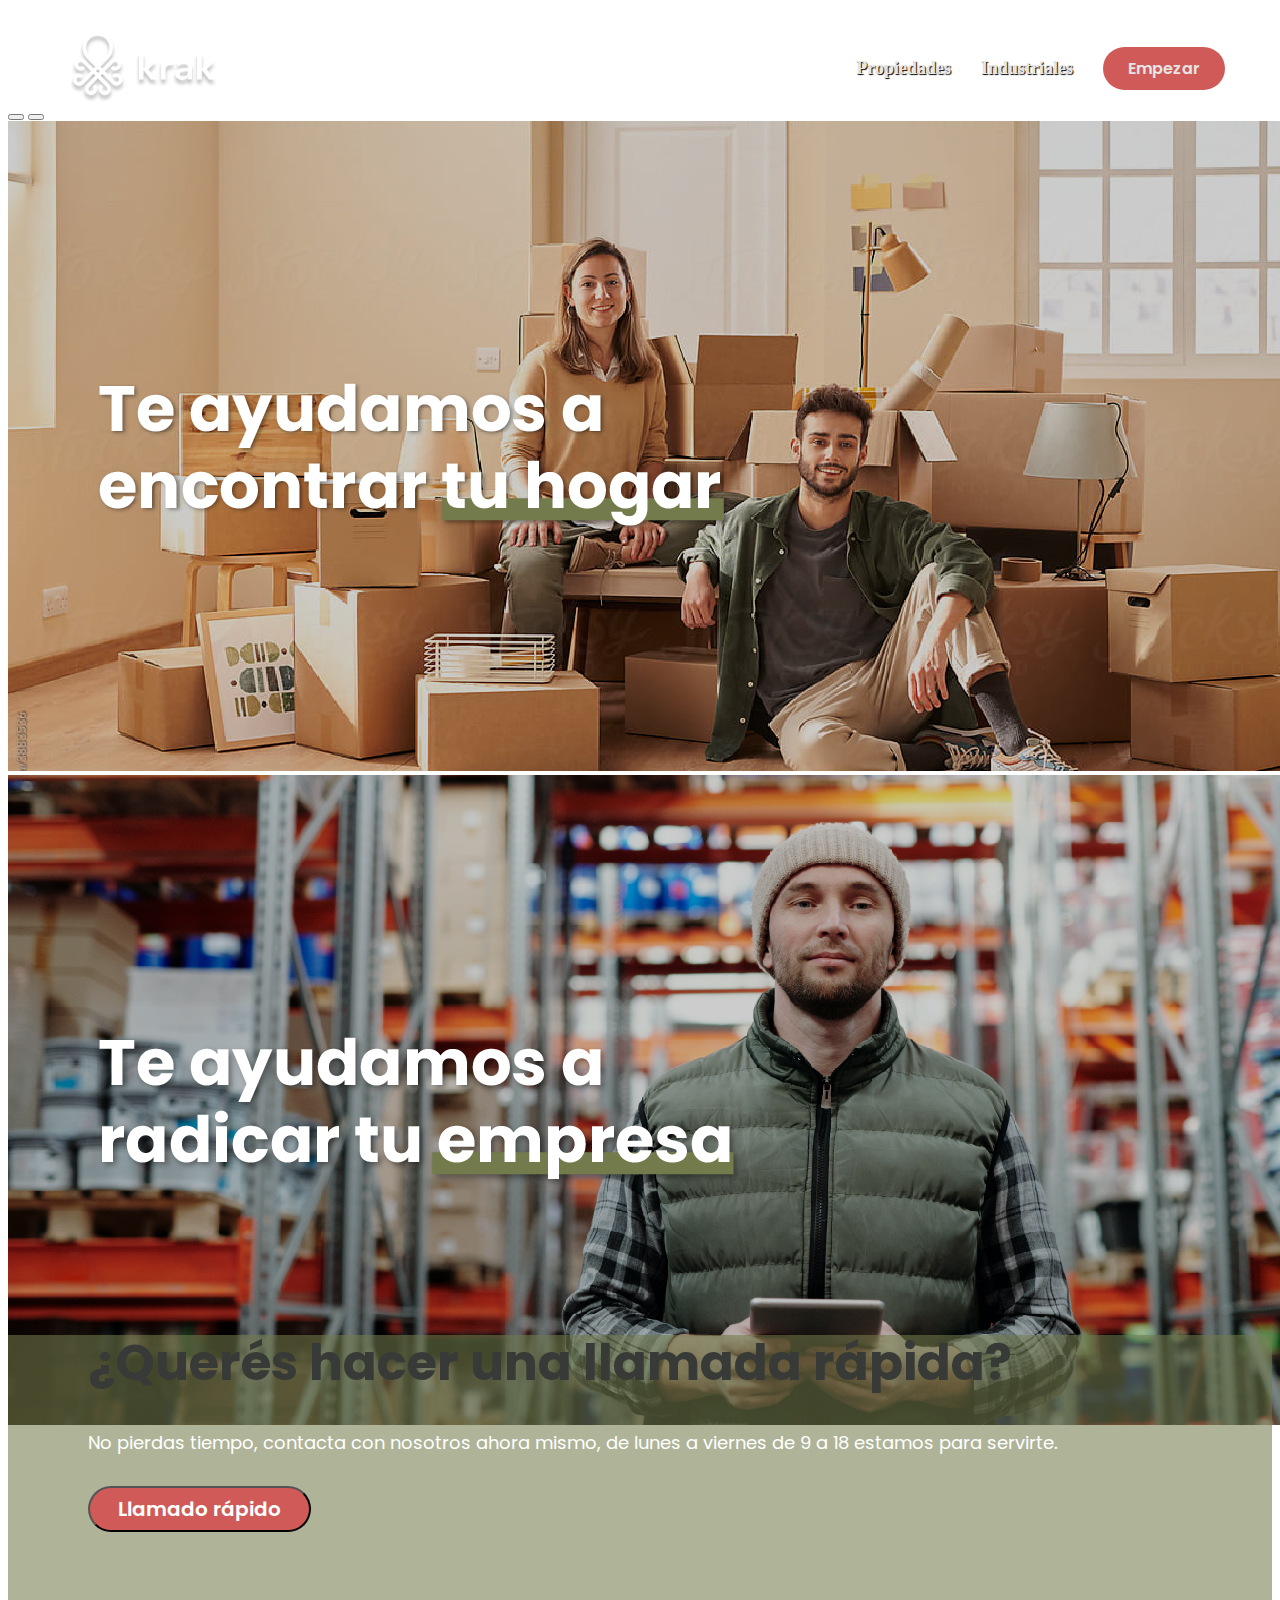
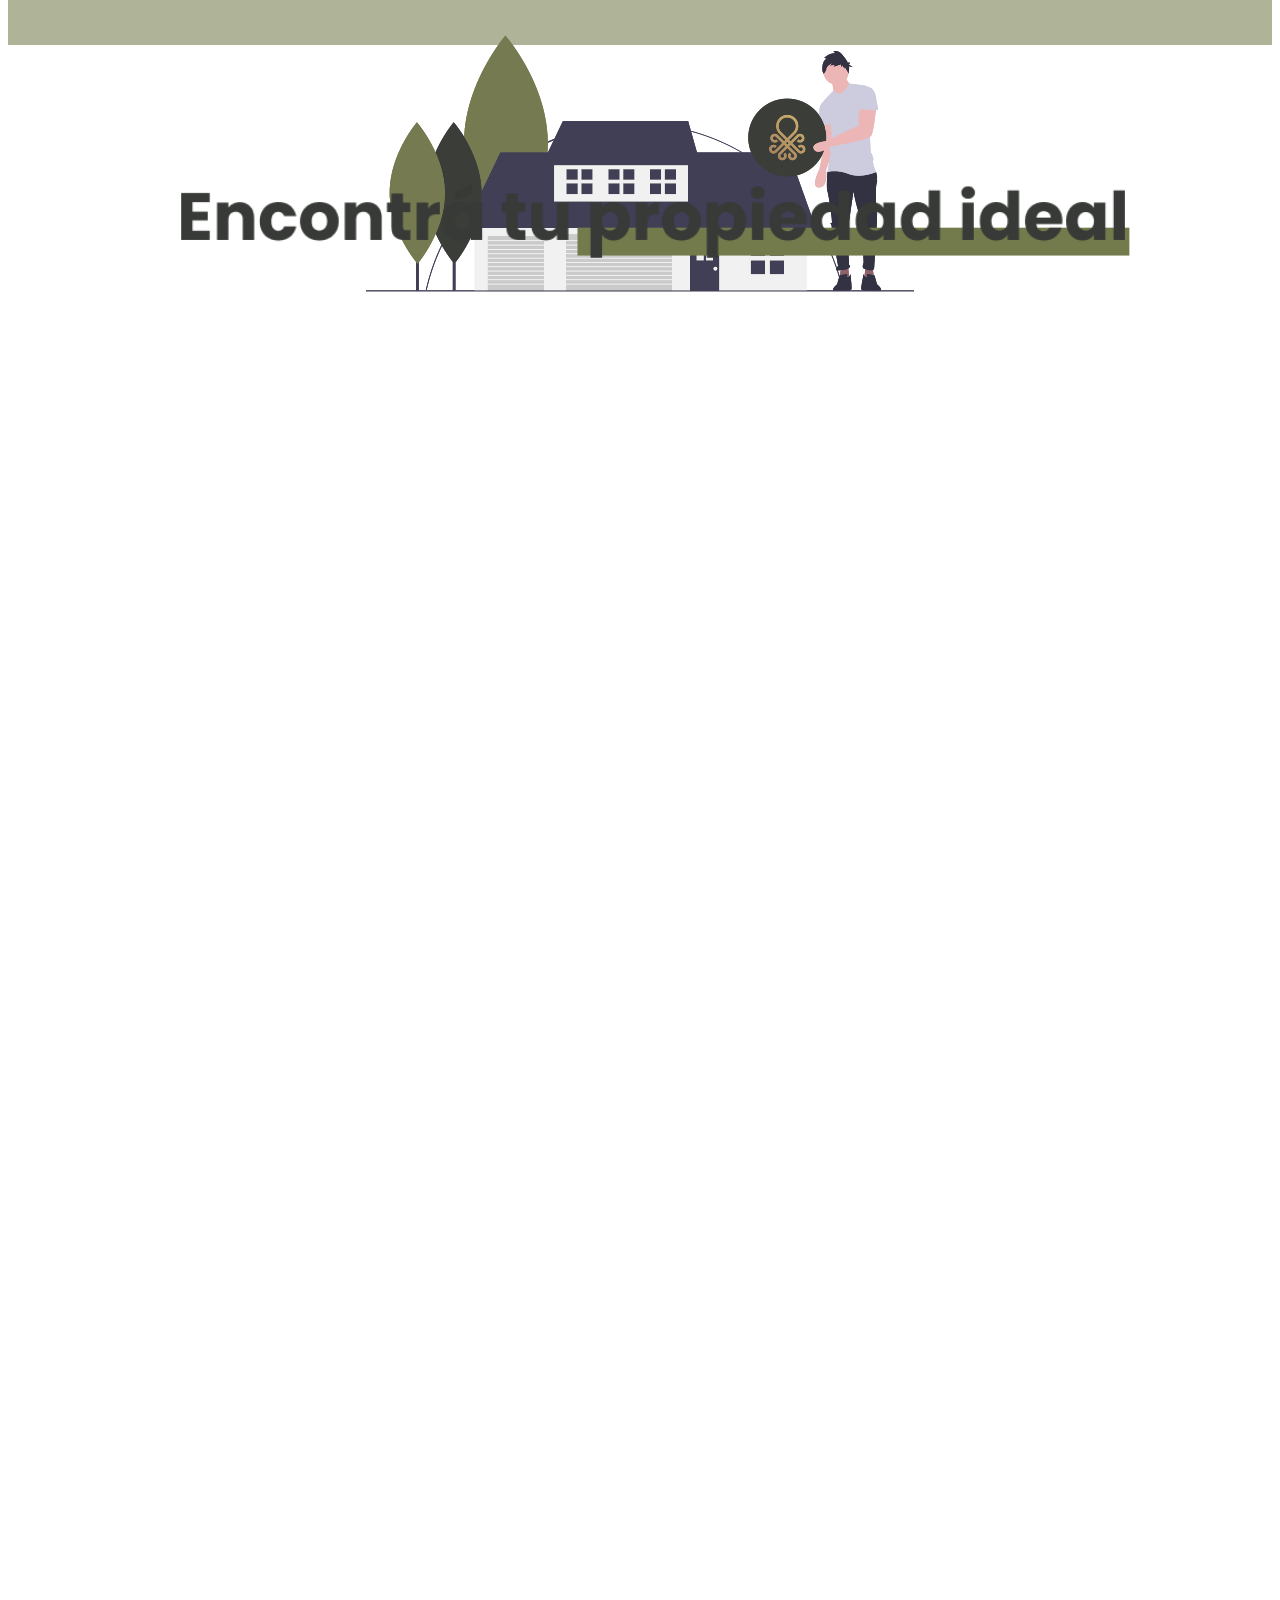
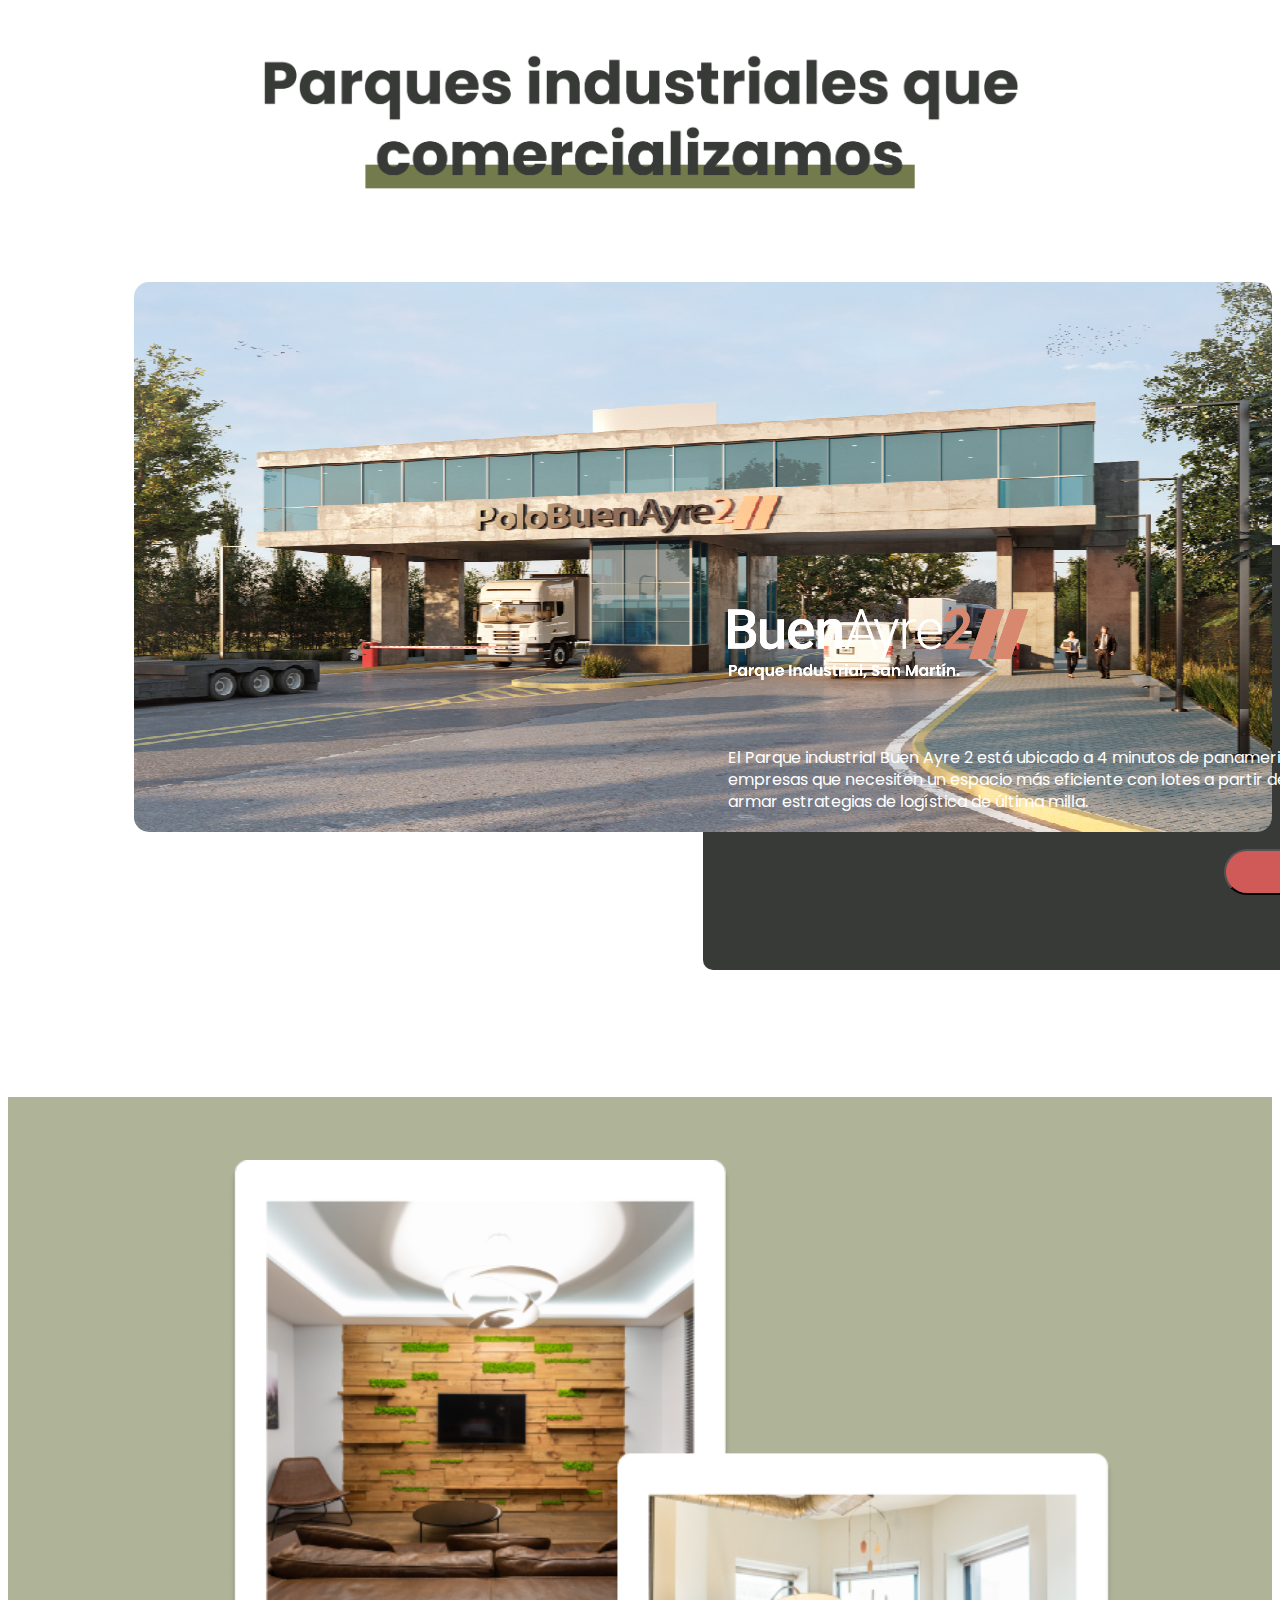
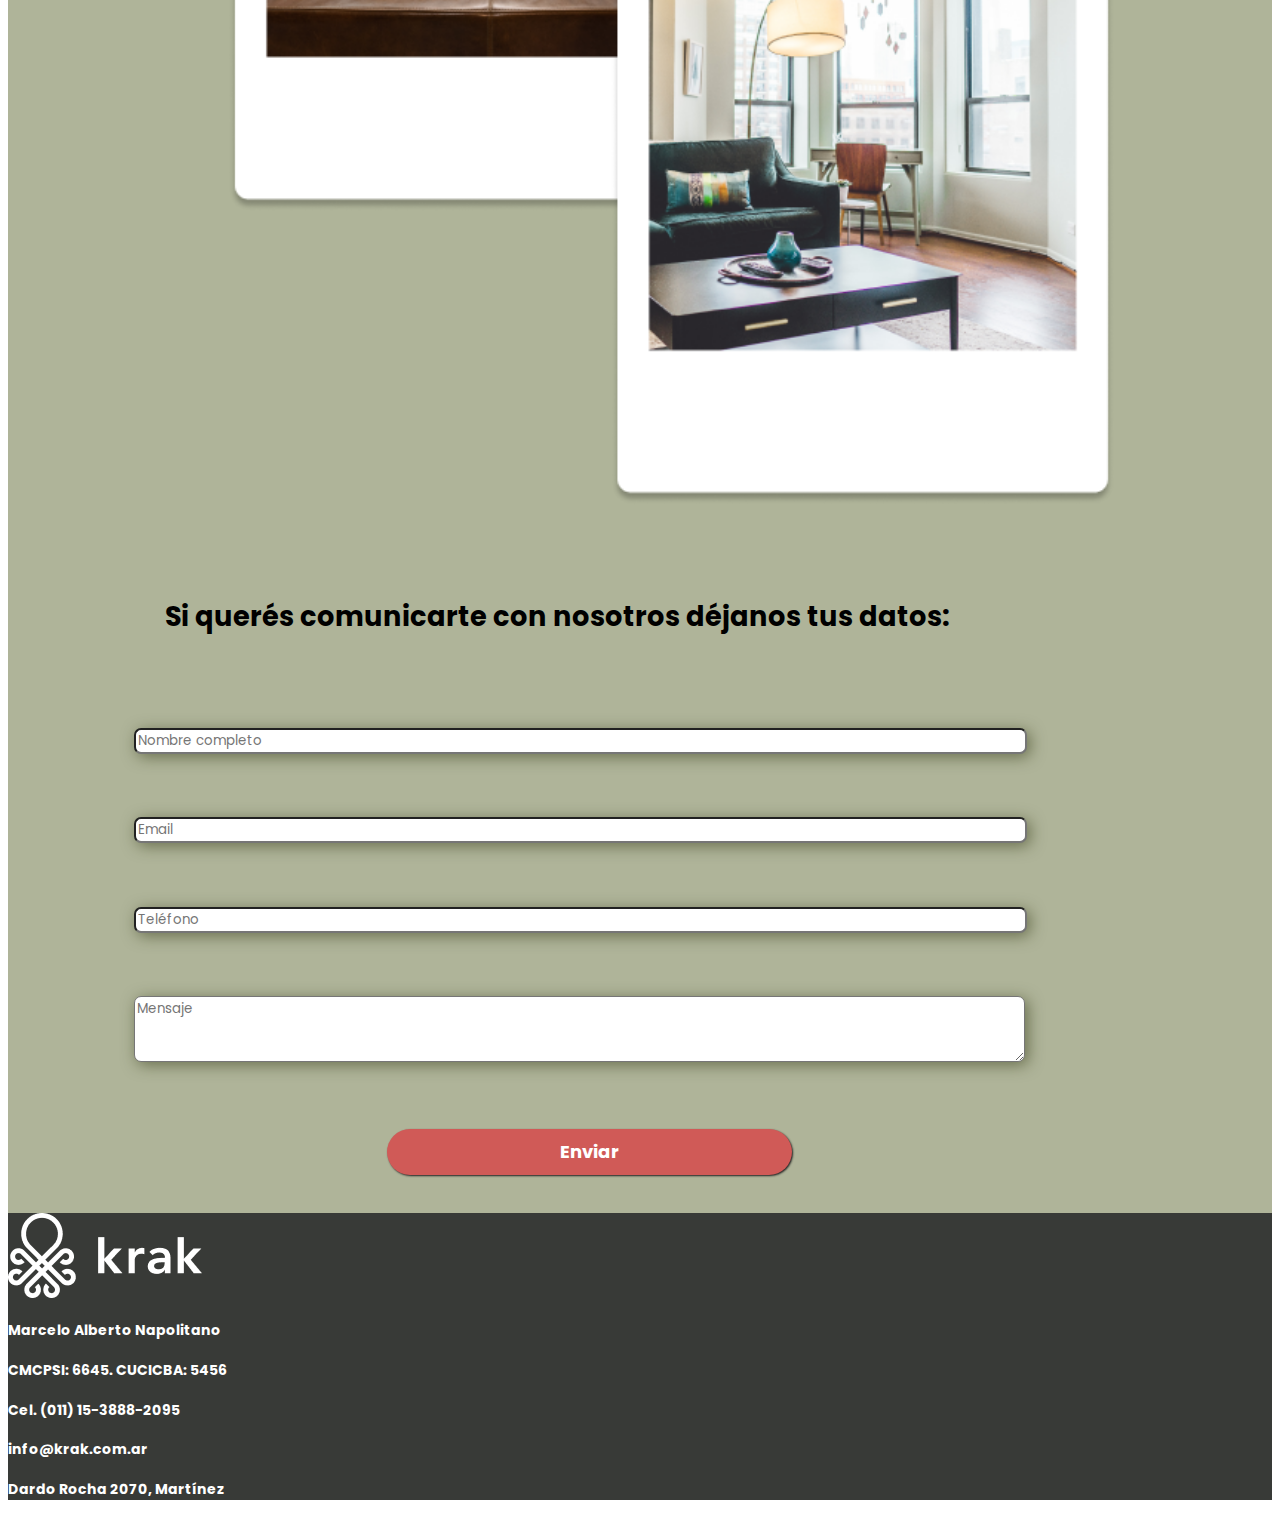
==== commit 0cc7c391: "cambios" ====
--- a/index.html
+++ b/index.html
@@ -271,7 +271,7 @@
                 </div>
                 <div class="col-md-6 col-xs-12 sec-form">
                     <p class="texto-form">
-                        ¿Querés vender o alquilar tu propiedad? Dejanos tus datos y agendamos una tasación sin cargo.
+                        Si querés comunicarte con nosotros déjanos tus datos:
                     </p>
                     <form id="formulario" action="formulario.php" method="POST">
                     <input type="text" name="nombre" class="form-control espacio borde-radio nombre" id="nombre" placeholder="Nombre completo" required>
--- a/css/style.css
+++ b/css/style.css
@@ -28,6 +28,7 @@
     
     .carrusel-mob {
         display: none;
+        overflow: hidden;
     }
     
     .carousel-cont {
@@ -484,7 +485,8 @@
         -moz-transition: all 500ms ease-in-out;
         -ms-transition: all 500ms ease-in-out;
         -o-transition: all 500ms ease-in-out;
-        filter: brightness(80%);
+        -webkit-filter: brightness(80%);
+                filter: brightness(80%);
         position: relative;
     }
     
@@ -1283,51 +1285,102 @@
     /* FIN FOOTER */
 
     /* GRACIAS HTML */
-    .color-fondo-gracias{
-        width: 100%;
-        height: 100%;
-        background-image: url(../img/ilustraciongracias.png);
-        background-size: cover;
-    }
 
     .parrafo-gracias{
-        width: 60%;
+        margin-top: 5%;
+        margin-bottom: 2%;
         font-family: poppins-semibold;
         color: #000;
         font-size: 140%;
         line-height: 40px;
-     
-    }
-
-    .centrado-boton-gracias{
-        display: flex;
-        justify-content: center;
-        padding-bottom: 40%;
+    }
+
+    .parrafo-gracias-contactarnos{
+        font-family: poppins-semibold;
+        color: #000;
+        font-size: 40px;
+        line-height: 40px;
+    }
+
+    .boton-gracias {
+        font-family: poppins-semibold;
+        font-size: 20px !important;
+        margin-top: 20px;
+        margin-bottom: 3%;
+        background-color: #D05A57 !important;
+        color: white !important;
+        outline: none !important;
+        border: 1px solid #D05A57 !important;
+        border-radius: 54px !important;
+        width: 223px !important;
+        height: 46px !important;
+        /* box-shadow: 0px 5px 0px rgb(0, 0, 0, 0.25); */
+    }
+    .boton-gracias:hover {
+        background-color: white !important;
+        color: #D05A57 !important;
+    }
+    .boton-gracias:active {
+        background-color: white !important;
+        color: #D05A57 !important;
+    }
+    .boton-gracias:focus {
+        outline: none !important;
+        box-shadow: none !important;
+    }
+
+    .img-gracias{
+        width: 600px !important;
     }
 
     @media (min-width: 320px) and (max-width: 667px){
-        .color-fondo-gracias{
-            width: 100%;
-            height: 100%;
-            background-image: url(../img/ilustraciongracias.png);
-            background-size: cover;
-            margin-top: 45%;
-        }
-
         .parrafo-gracias{
-            width: 100%;
+            margin-top: 5%;
+            margin-bottom: 5%;
             font-family: poppins-semibold;
             color: #000;
-            font-size: 17px;
-            line-height: 23px;
-            margin-top: -35% !important; 
-            position: relative;
-        }
-
-        .centrado-boton-gracias{
-            display: flex;
-            justify-content: center;
-            padding-bottom: 100%;
-        }
+            font-size: 25px;
+            line-height: 30px;
+            padding: 3%;
+        }
+    
+        .parrafo-gracias-contactarnos{
+            font-family: poppins-semibold;
+            color: #000;
+            font-size: 40px;
+            line-height: 40px;
+        }
+    
+        .boton-gracias {
+            font-family: poppins-semibold;
+            font-size: 20px !important;
+            margin-top: 20px;
+            margin-bottom: 3%;
+            background-color: #D05A57 !important;
+            color: white !important;
+            outline: none !important;
+            border: 1px solid #D05A57 !important;
+            border-radius: 54px !important;
+            width: 223px !important;
+            height: 46px !important;
+            /* box-shadow: 0px 5px 0px rgb(0, 0, 0, 0.25); */
+        }
+        .boton-gracias:hover {
+            background-color: white !important;
+            color: #D05A57 !important;
+        }
+        .boton-gracias:active {
+            background-color: white !important;
+            color: #D05A57 !important;
+        }
+        .boton-gracias:focus {
+            outline: none !important;
+            box-shadow: none !important;
+        }
+    
+        .img-gracias{
+            width: 90% !important;
+        }
+    
     }
     /* FIN GRACIAS HTML */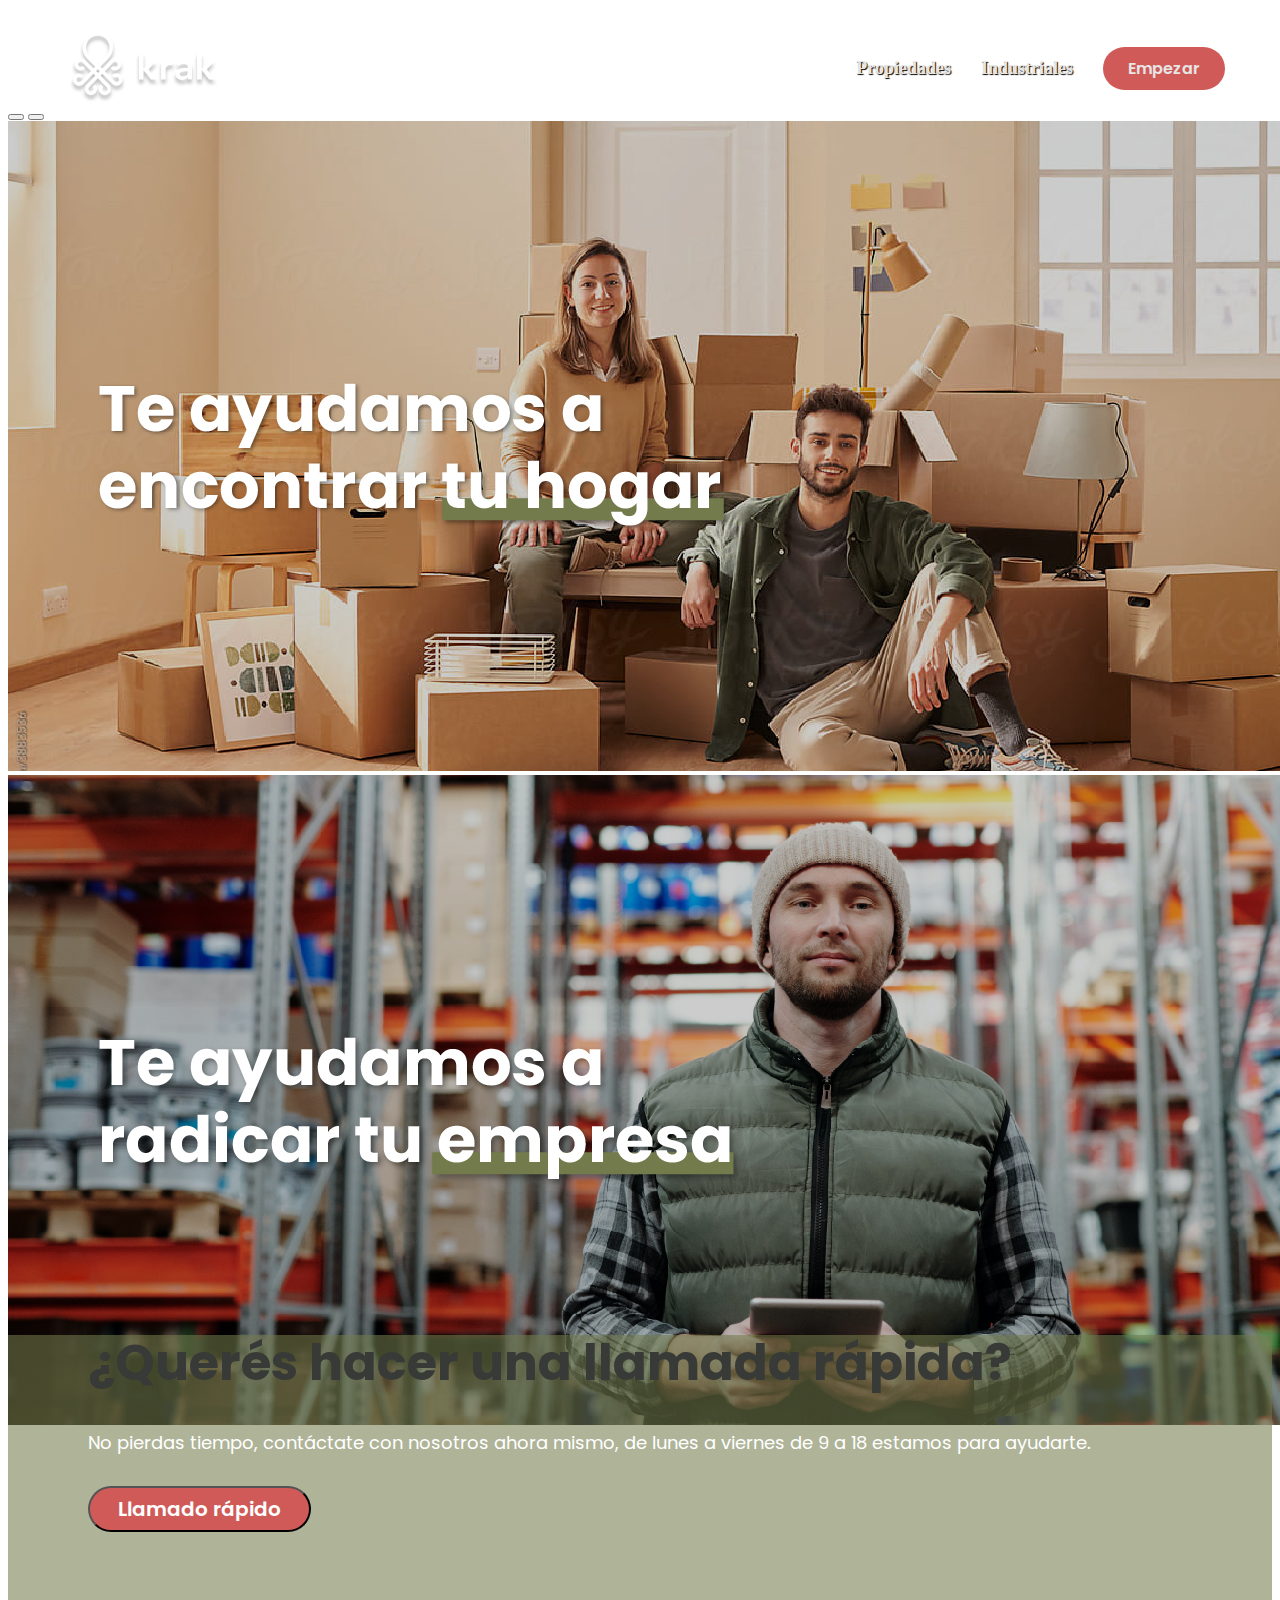
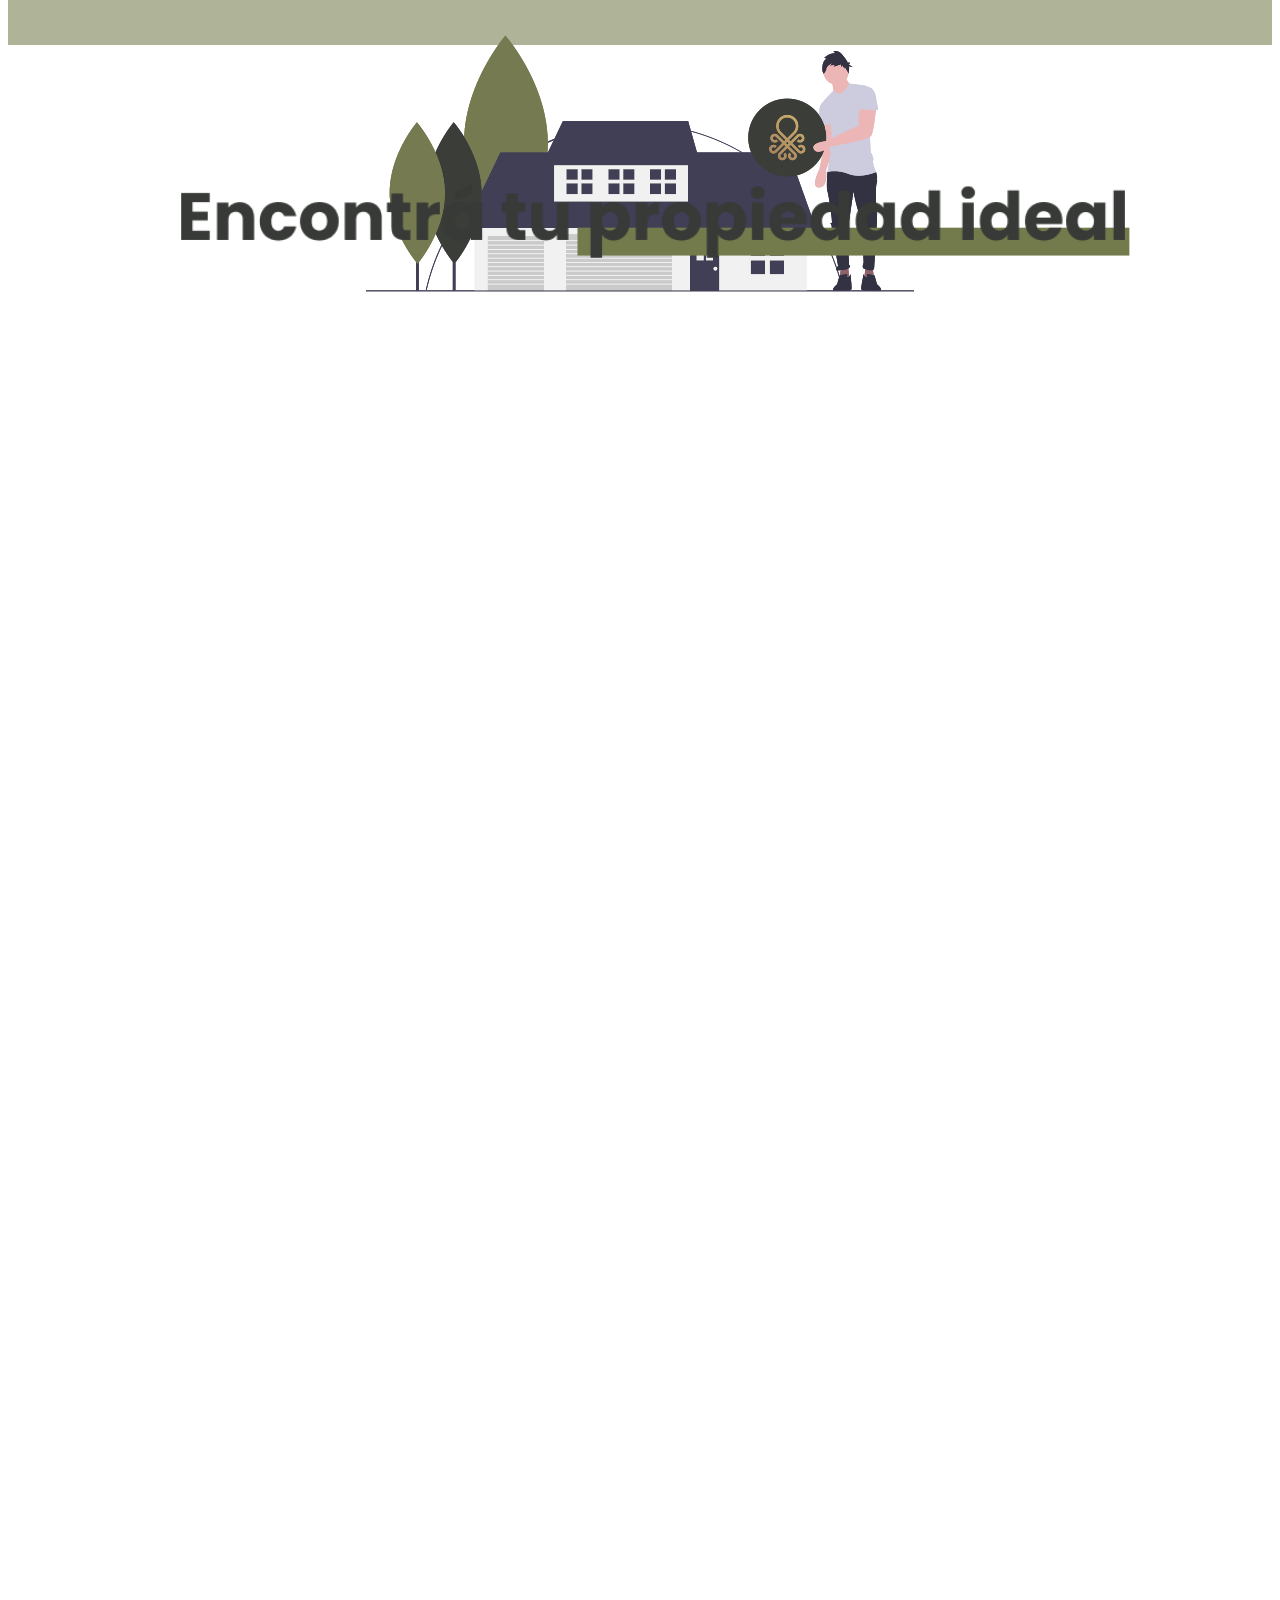
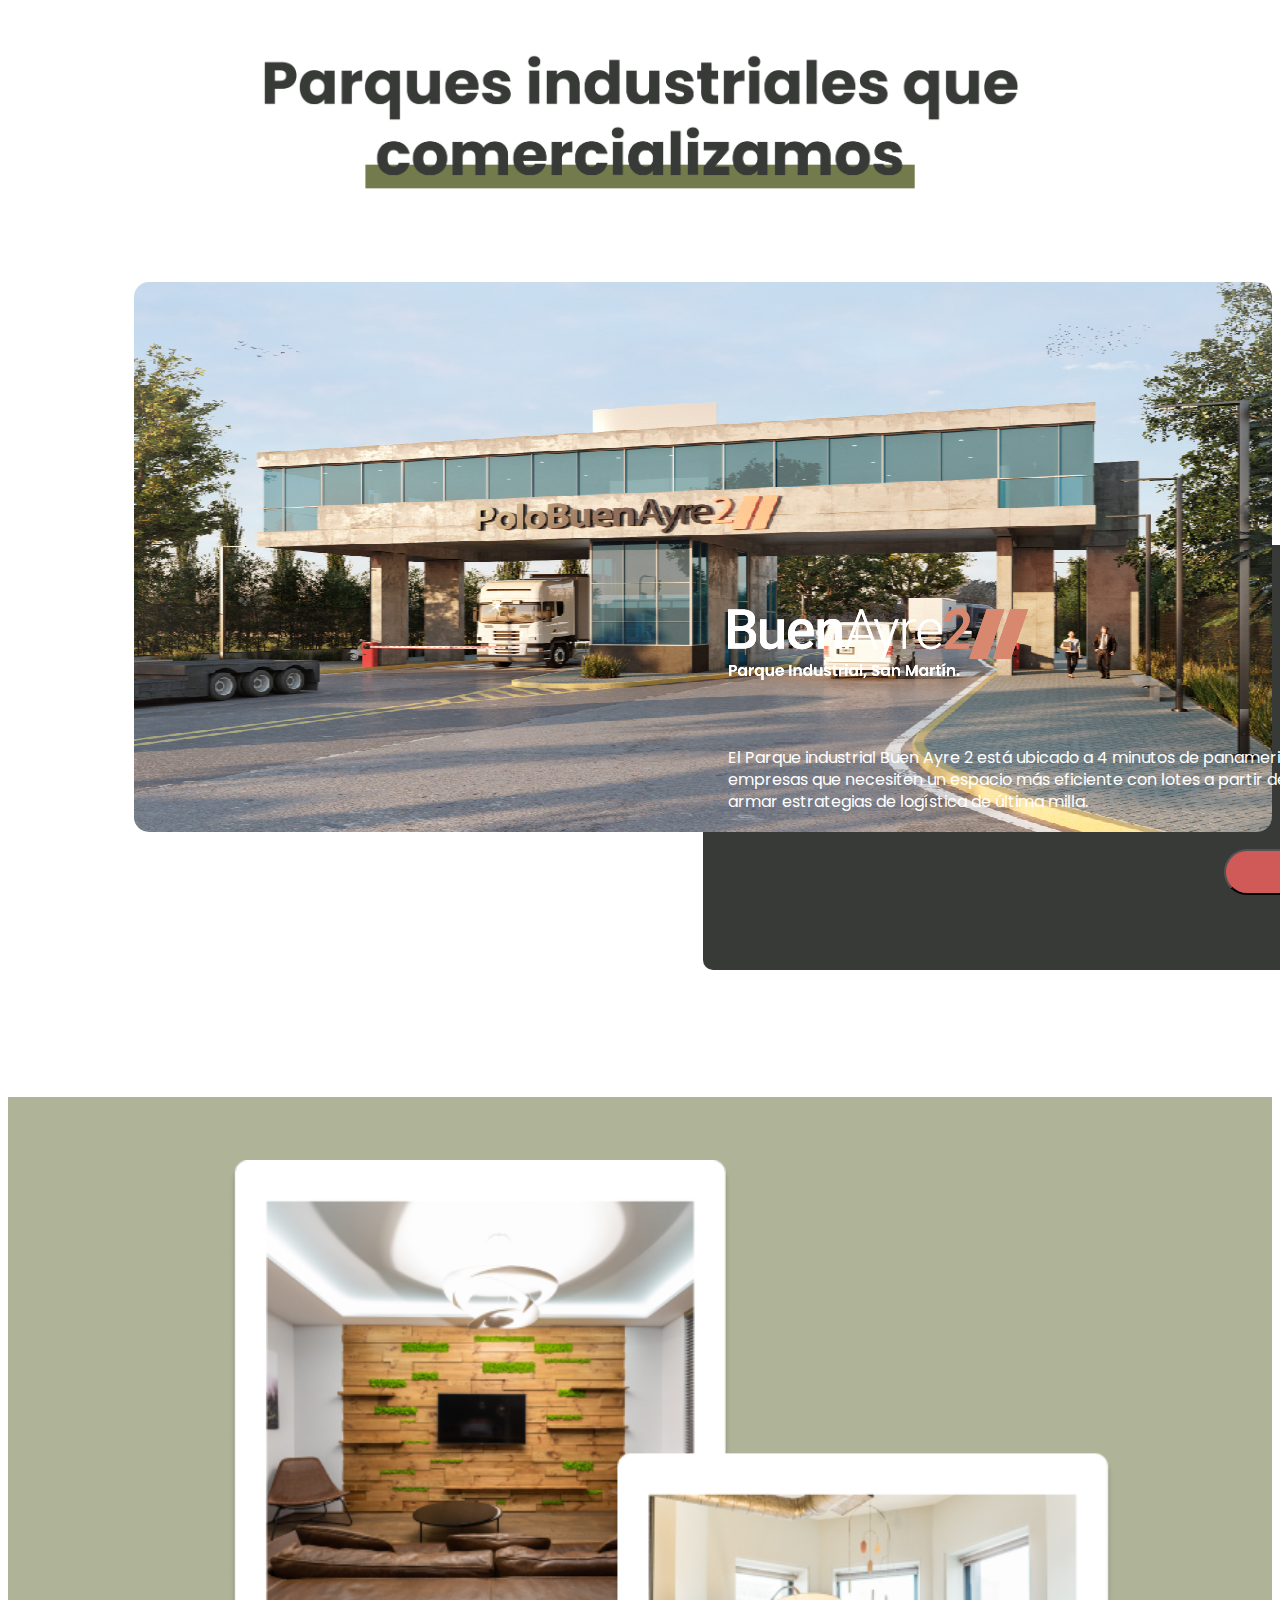
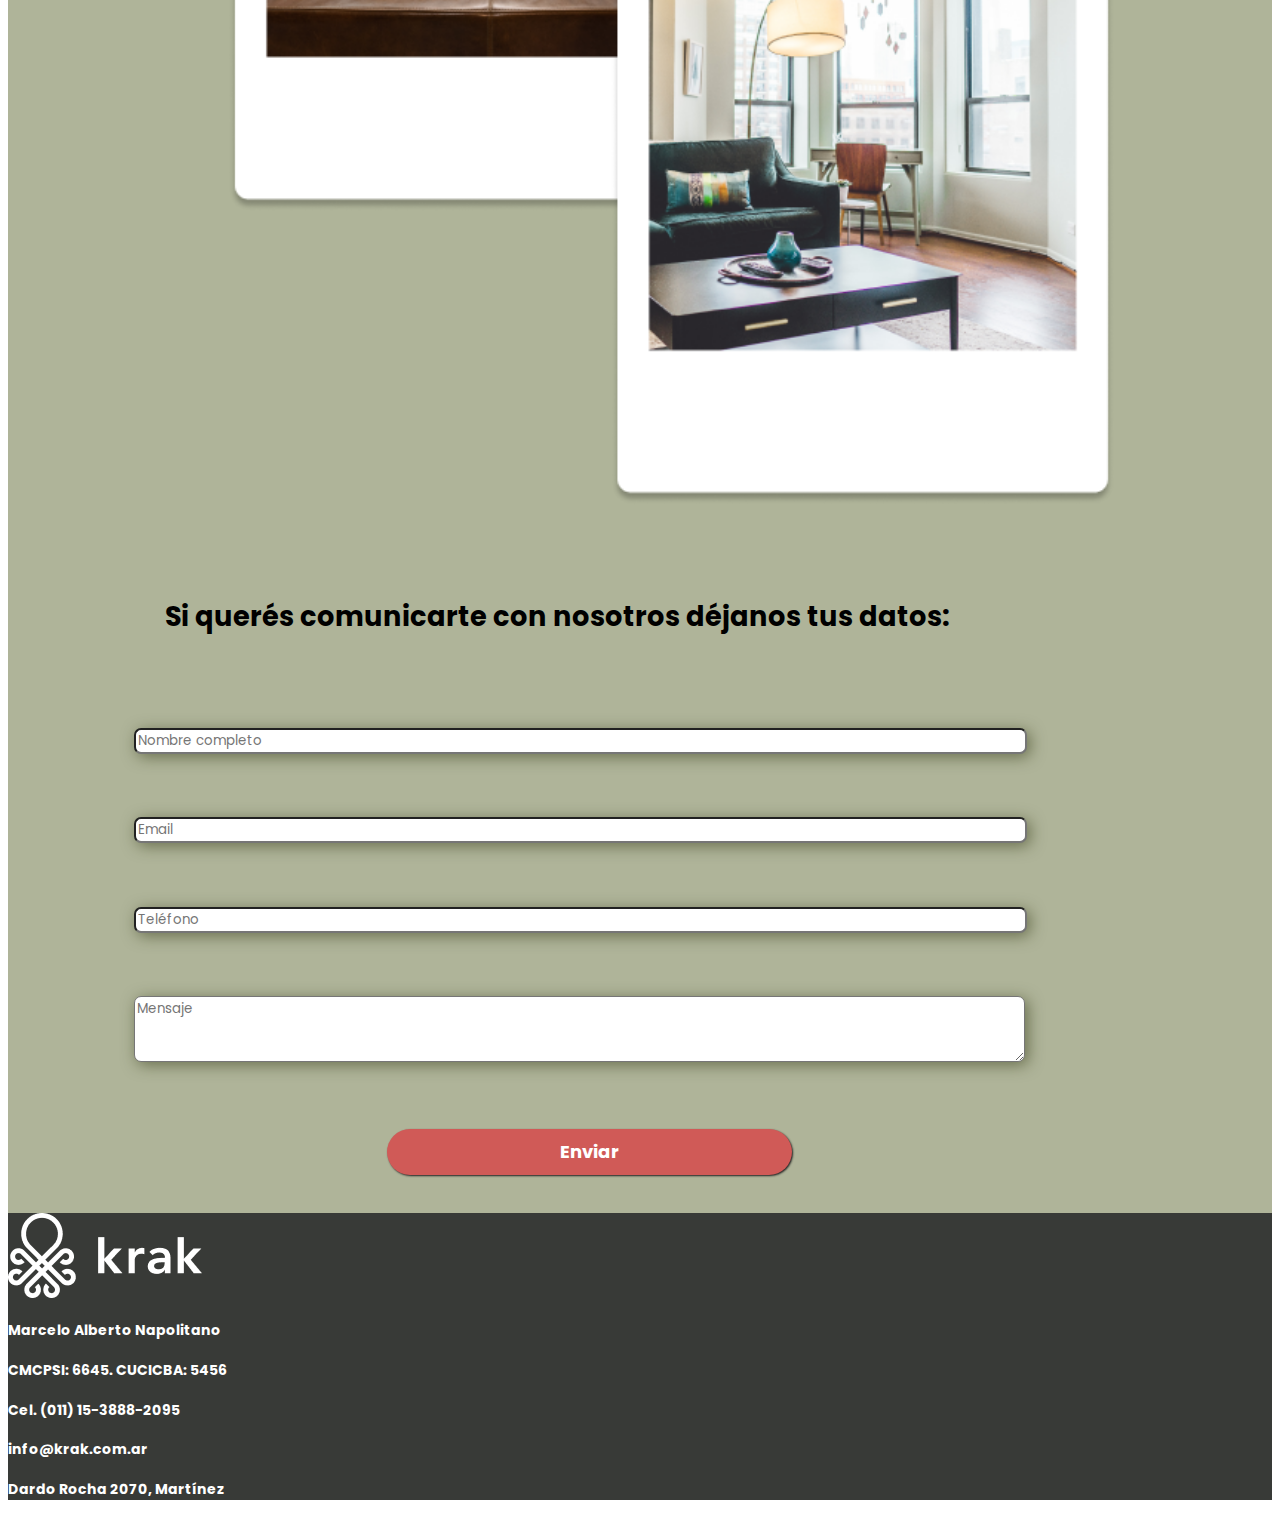
==== commit 07a78f90: "cambios" ====
--- a/index.html
+++ b/index.html
@@ -115,7 +115,7 @@
         <div class="row">
             <div class="col-12 col-sm-12 col-md-12 col-lg-6 col-xl-6 col-xxl-6">
                 <h2 class="text-center text-lg-start h2-seccion2">¿Querés hacer una llamada rápida?</h2>
-                <p class="p-seccion2">No pierdas tiempo, contacta con nosotros ahora mismo, de lunes a viernes de 9 a 18 estamos para servirte.</p>
+                <p class="p-seccion2">No pierdas tiempo, contáctate con nosotros ahora mismo, de lunes a viernes de 9 a 18 estamos para ayudarte.</p>
                 <div class="boton-seccion2">
                     <button type="button" class="btn botones botonmapa" onclick="location.href='https:api.whatsapp.com/send?phone=541138882095 '"><b>Llamado
                             rápido</b></button>
--- a/css/style.css
+++ b/css/style.css
@@ -1284,103 +1284,4 @@
    
     /* FIN FOOTER */
 
-    /* GRACIAS HTML */
-
-    .parrafo-gracias{
-        margin-top: 5%;
-        margin-bottom: 2%;
-        font-family: poppins-semibold;
-        color: #000;
-        font-size: 140%;
-        line-height: 40px;
-    }
-
-    .parrafo-gracias-contactarnos{
-        font-family: poppins-semibold;
-        color: #000;
-        font-size: 40px;
-        line-height: 40px;
-    }
-
-    .boton-gracias {
-        font-family: poppins-semibold;
-        font-size: 20px !important;
-        margin-top: 20px;
-        margin-bottom: 3%;
-        background-color: #D05A57 !important;
-        color: white !important;
-        outline: none !important;
-        border: 1px solid #D05A57 !important;
-        border-radius: 54px !important;
-        width: 223px !important;
-        height: 46px !important;
-        /* box-shadow: 0px 5px 0px rgb(0, 0, 0, 0.25); */
-    }
-    .boton-gracias:hover {
-        background-color: white !important;
-        color: #D05A57 !important;
-    }
-    .boton-gracias:active {
-        background-color: white !important;
-        color: #D05A57 !important;
-    }
-    .boton-gracias:focus {
-        outline: none !important;
-        box-shadow: none !important;
-    }
-
-    .img-gracias{
-        width: 600px !important;
-    }
-
-    @media (min-width: 320px) and (max-width: 667px){
-        .parrafo-gracias{
-            margin-top: 5%;
-            margin-bottom: 5%;
-            font-family: poppins-semibold;
-            color: #000;
-            font-size: 25px;
-            line-height: 30px;
-            padding: 3%;
-        }
-    
-        .parrafo-gracias-contactarnos{
-            font-family: poppins-semibold;
-            color: #000;
-            font-size: 40px;
-            line-height: 40px;
-        }
-    
-        .boton-gracias {
-            font-family: poppins-semibold;
-            font-size: 20px !important;
-            margin-top: 20px;
-            margin-bottom: 3%;
-            background-color: #D05A57 !important;
-            color: white !important;
-            outline: none !important;
-            border: 1px solid #D05A57 !important;
-            border-radius: 54px !important;
-            width: 223px !important;
-            height: 46px !important;
-            /* box-shadow: 0px 5px 0px rgb(0, 0, 0, 0.25); */
-        }
-        .boton-gracias:hover {
-            background-color: white !important;
-            color: #D05A57 !important;
-        }
-        .boton-gracias:active {
-            background-color: white !important;
-            color: #D05A57 !important;
-        }
-        .boton-gracias:focus {
-            outline: none !important;
-            box-shadow: none !important;
-        }
-    
-        .img-gracias{
-            width: 90% !important;
-        }
-    
-    }
-    /* FIN GRACIAS HTML */+  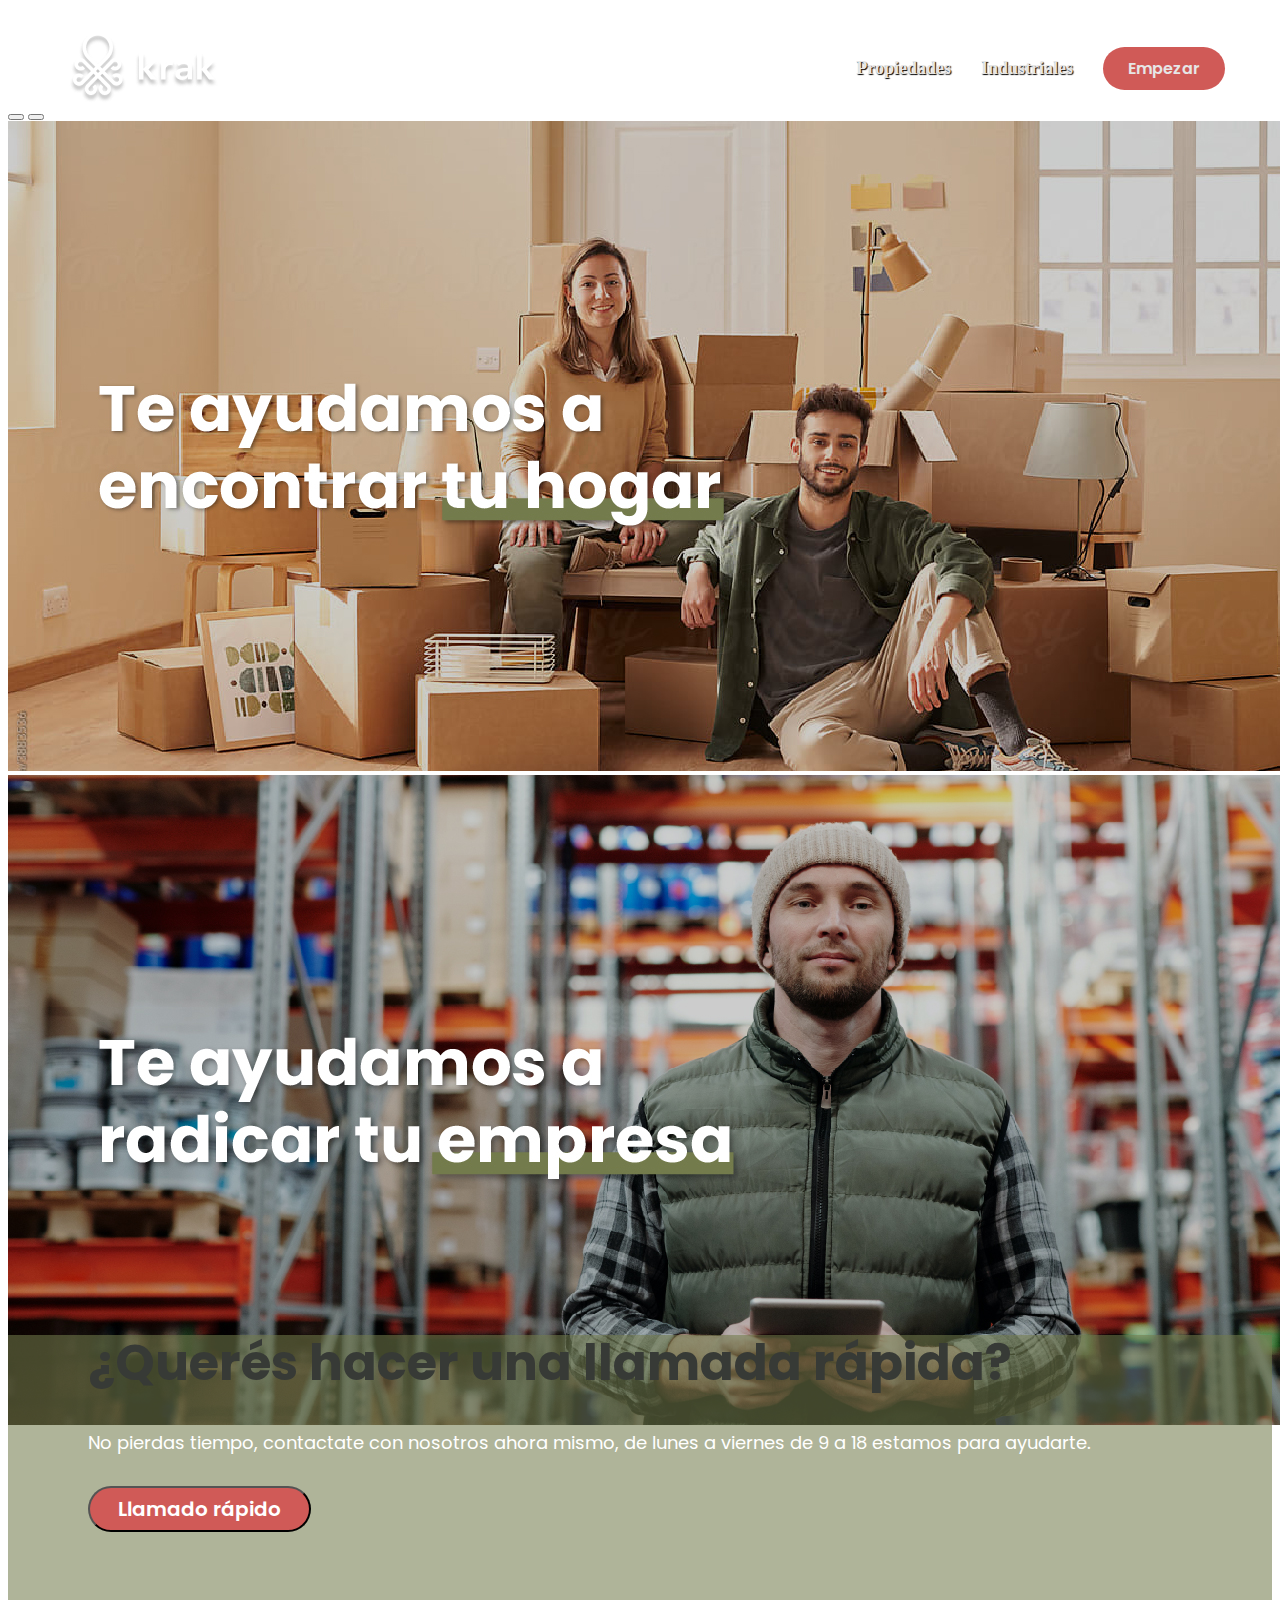
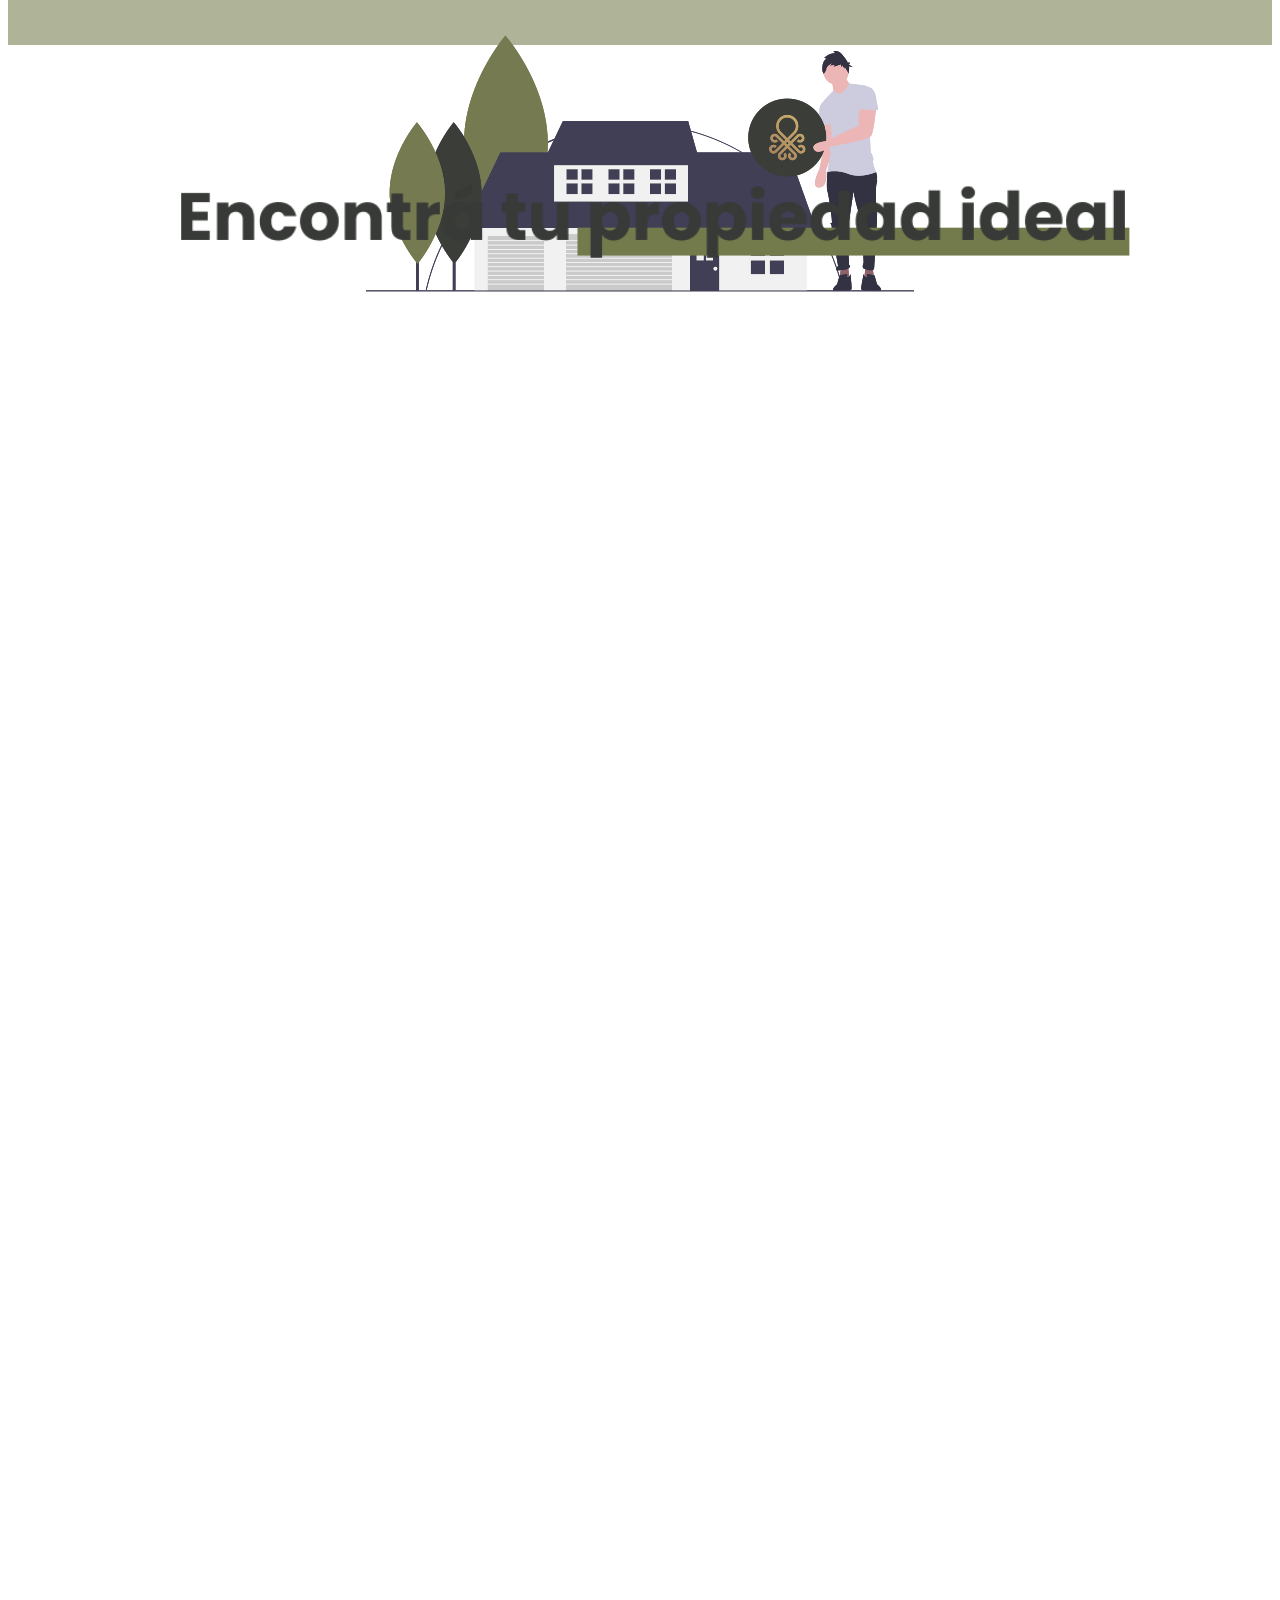
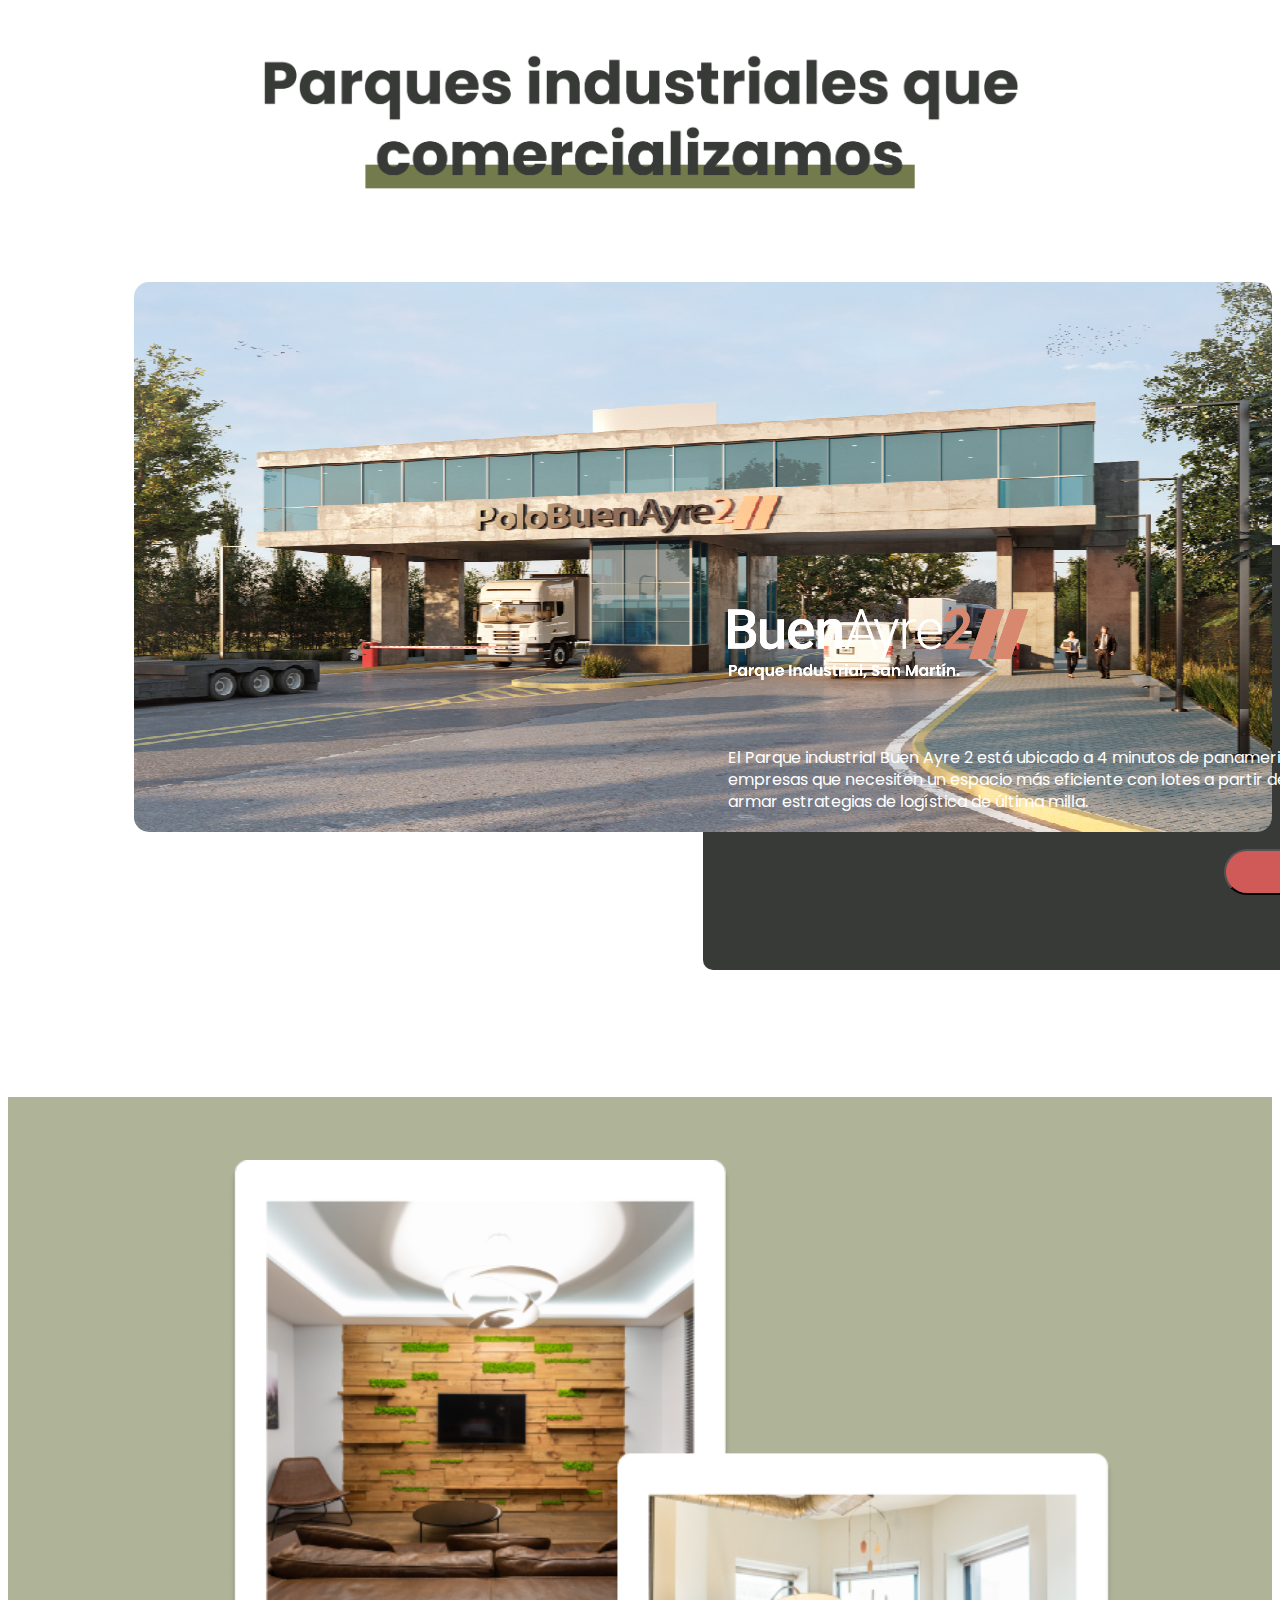
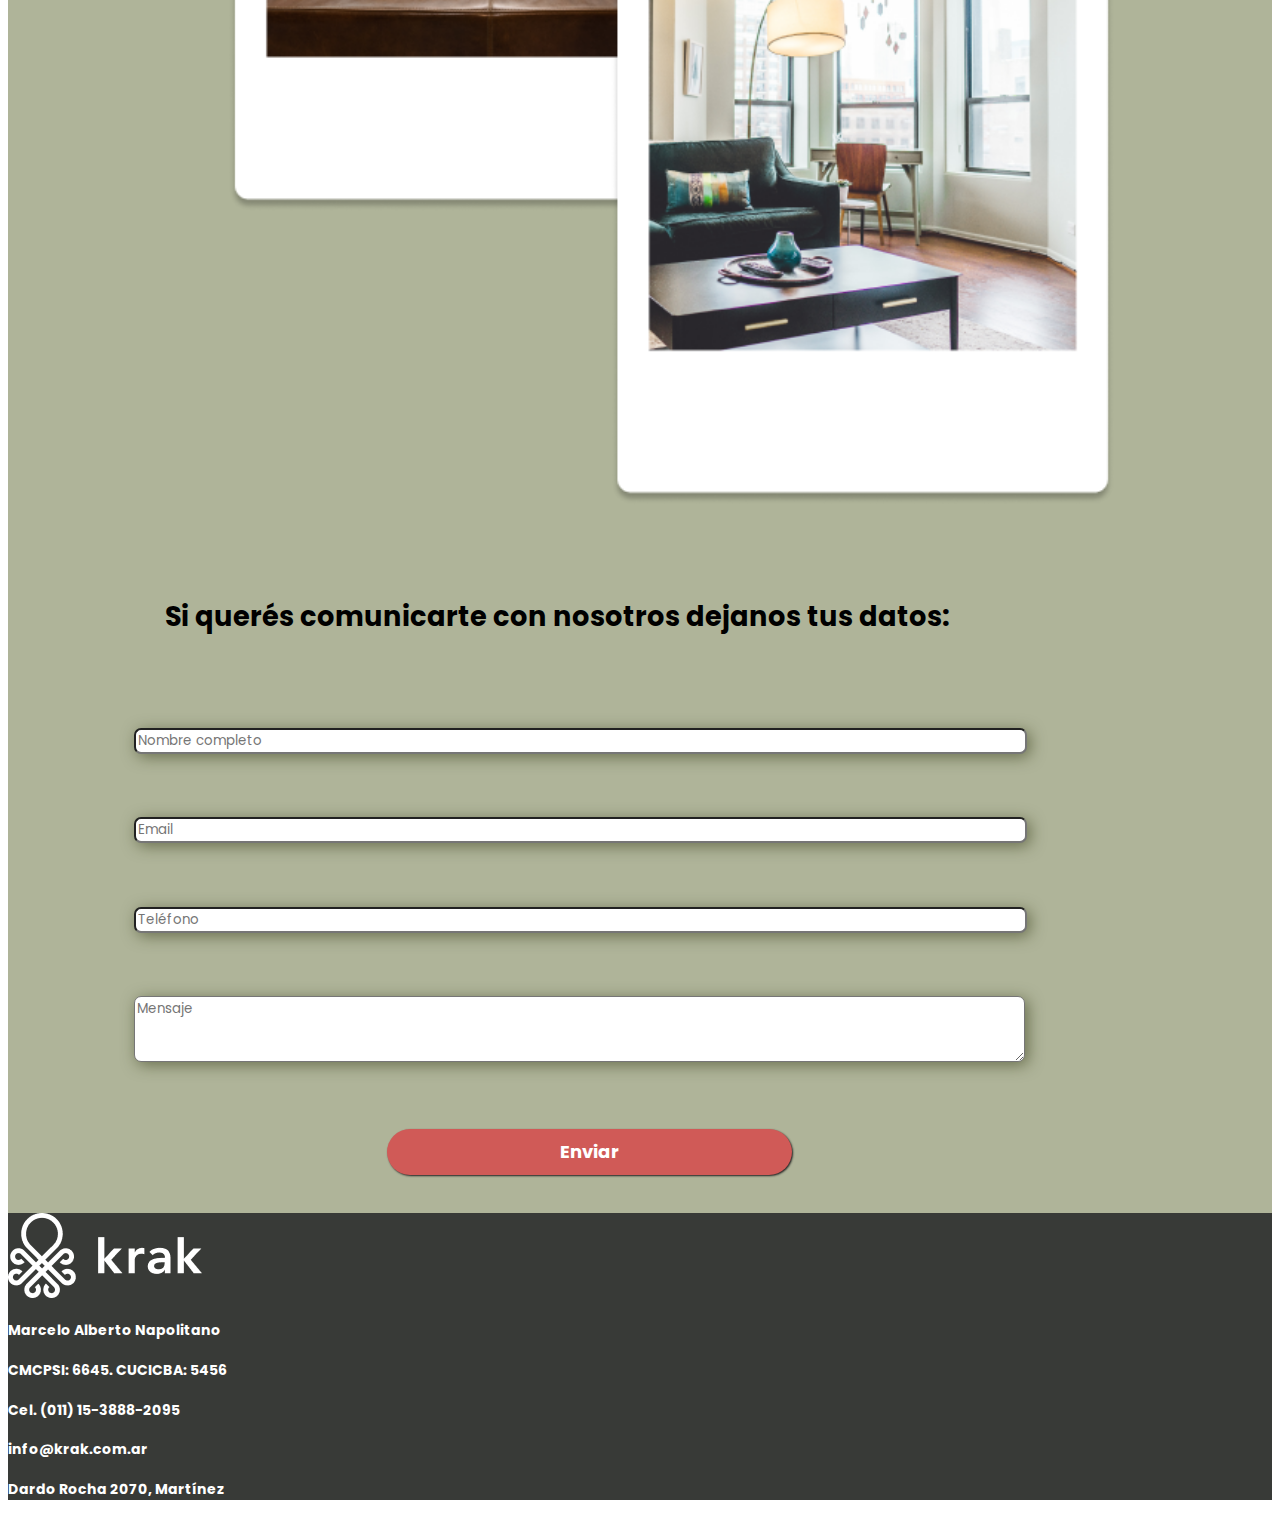
==== commit 5be663a1: "cambios" ====
--- a/index.html
+++ b/index.html
@@ -115,7 +115,7 @@
         <div class="row">
             <div class="col-12 col-sm-12 col-md-12 col-lg-6 col-xl-6 col-xxl-6">
                 <h2 class="text-center text-lg-start h2-seccion2">¿Querés hacer una llamada rápida?</h2>
-                <p class="p-seccion2">No pierdas tiempo, contáctate con nosotros ahora mismo, de lunes a viernes de 9 a 18 estamos para ayudarte.</p>
+                <p class="p-seccion2">No pierdas tiempo, contactate con nosotros ahora mismo, de lunes a viernes de 9 a 18 estamos para ayudarte.</p>
                 <div class="boton-seccion2">
                     <button type="button" class="btn botones botonmapa" onclick="location.href='https:api.whatsapp.com/send?phone=541138882095 '"><b>Llamado
                             rápido</b></button>
@@ -271,7 +271,7 @@
                 </div>
                 <div class="col-md-6 col-xs-12 sec-form">
                     <p class="texto-form">
-                        Si querés comunicarte con nosotros déjanos tus datos:
+                        Si querés comunicarte con nosotros dejanos tus datos:
                     </p>
                     <form id="formulario" action="formulario.php" method="POST">
                     <input type="text" name="nombre" class="form-control espacio borde-radio nombre" id="nombre" placeholder="Nombre completo" required>
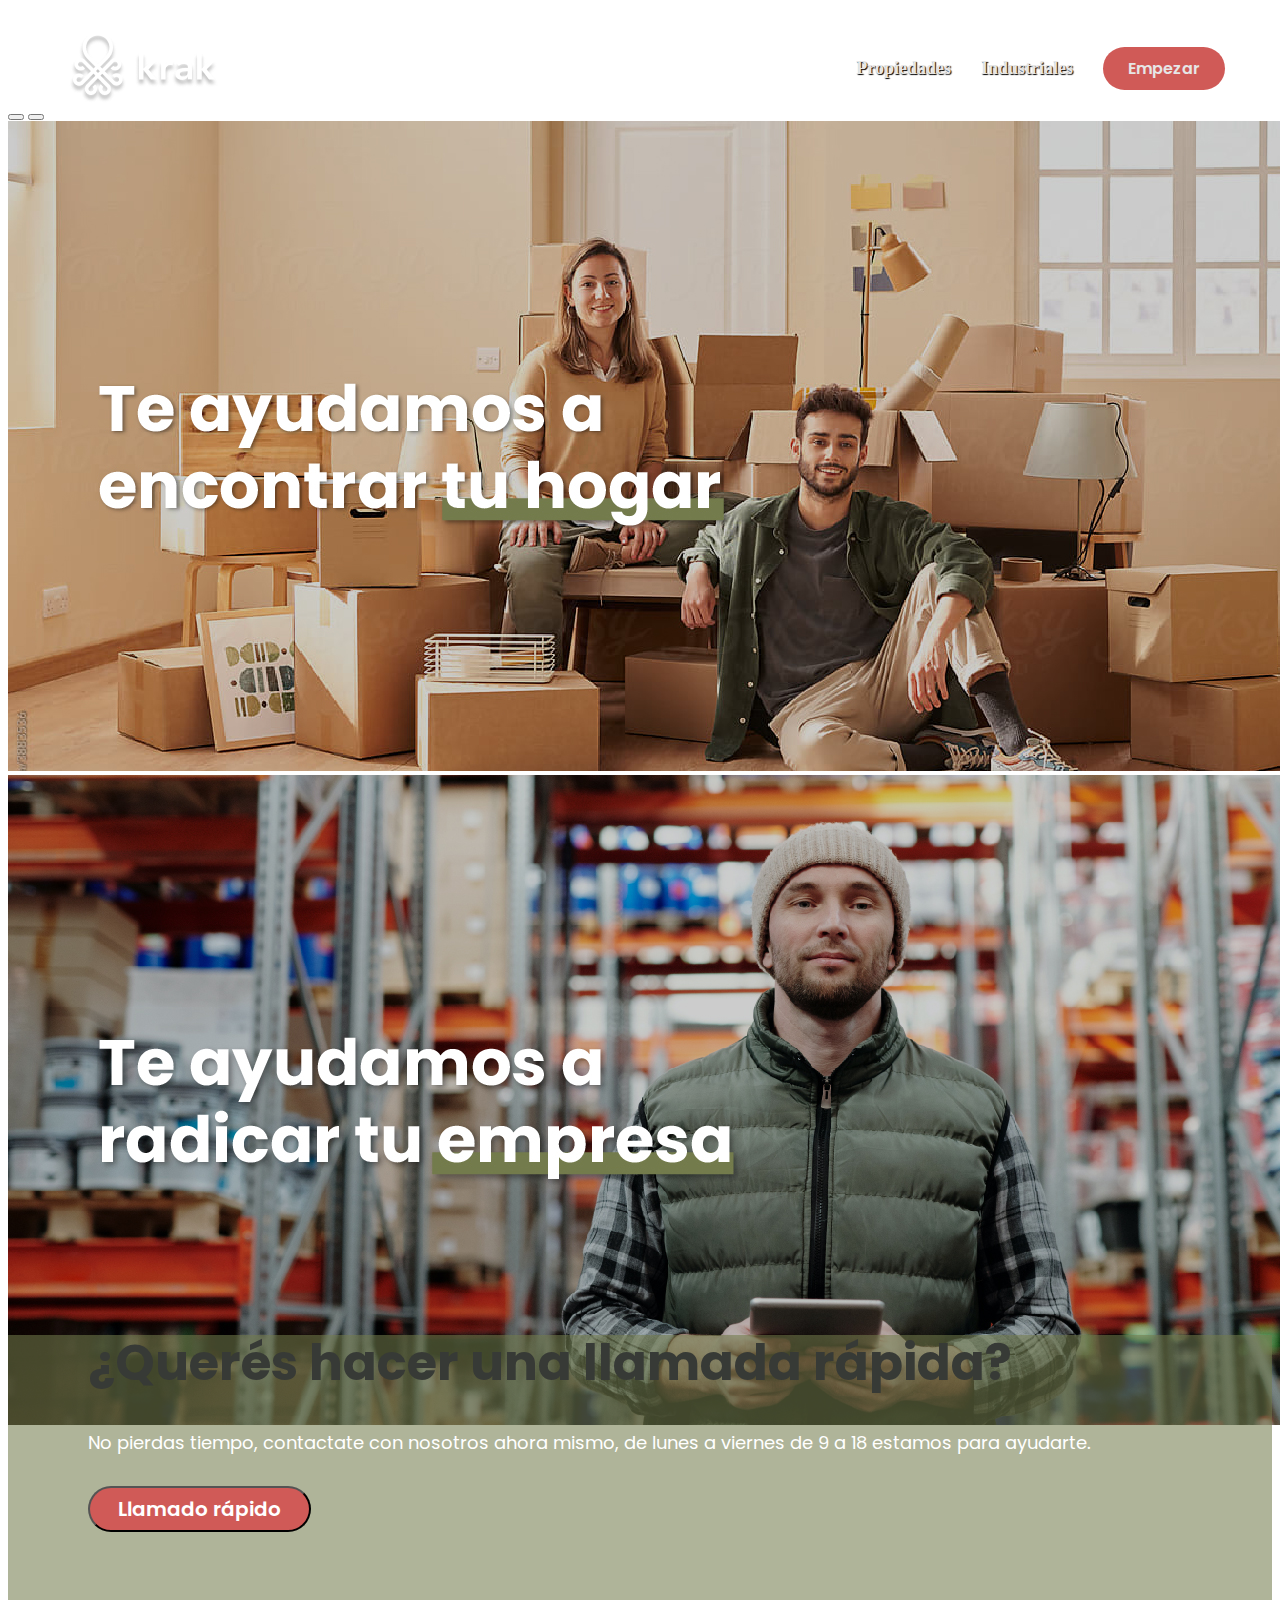
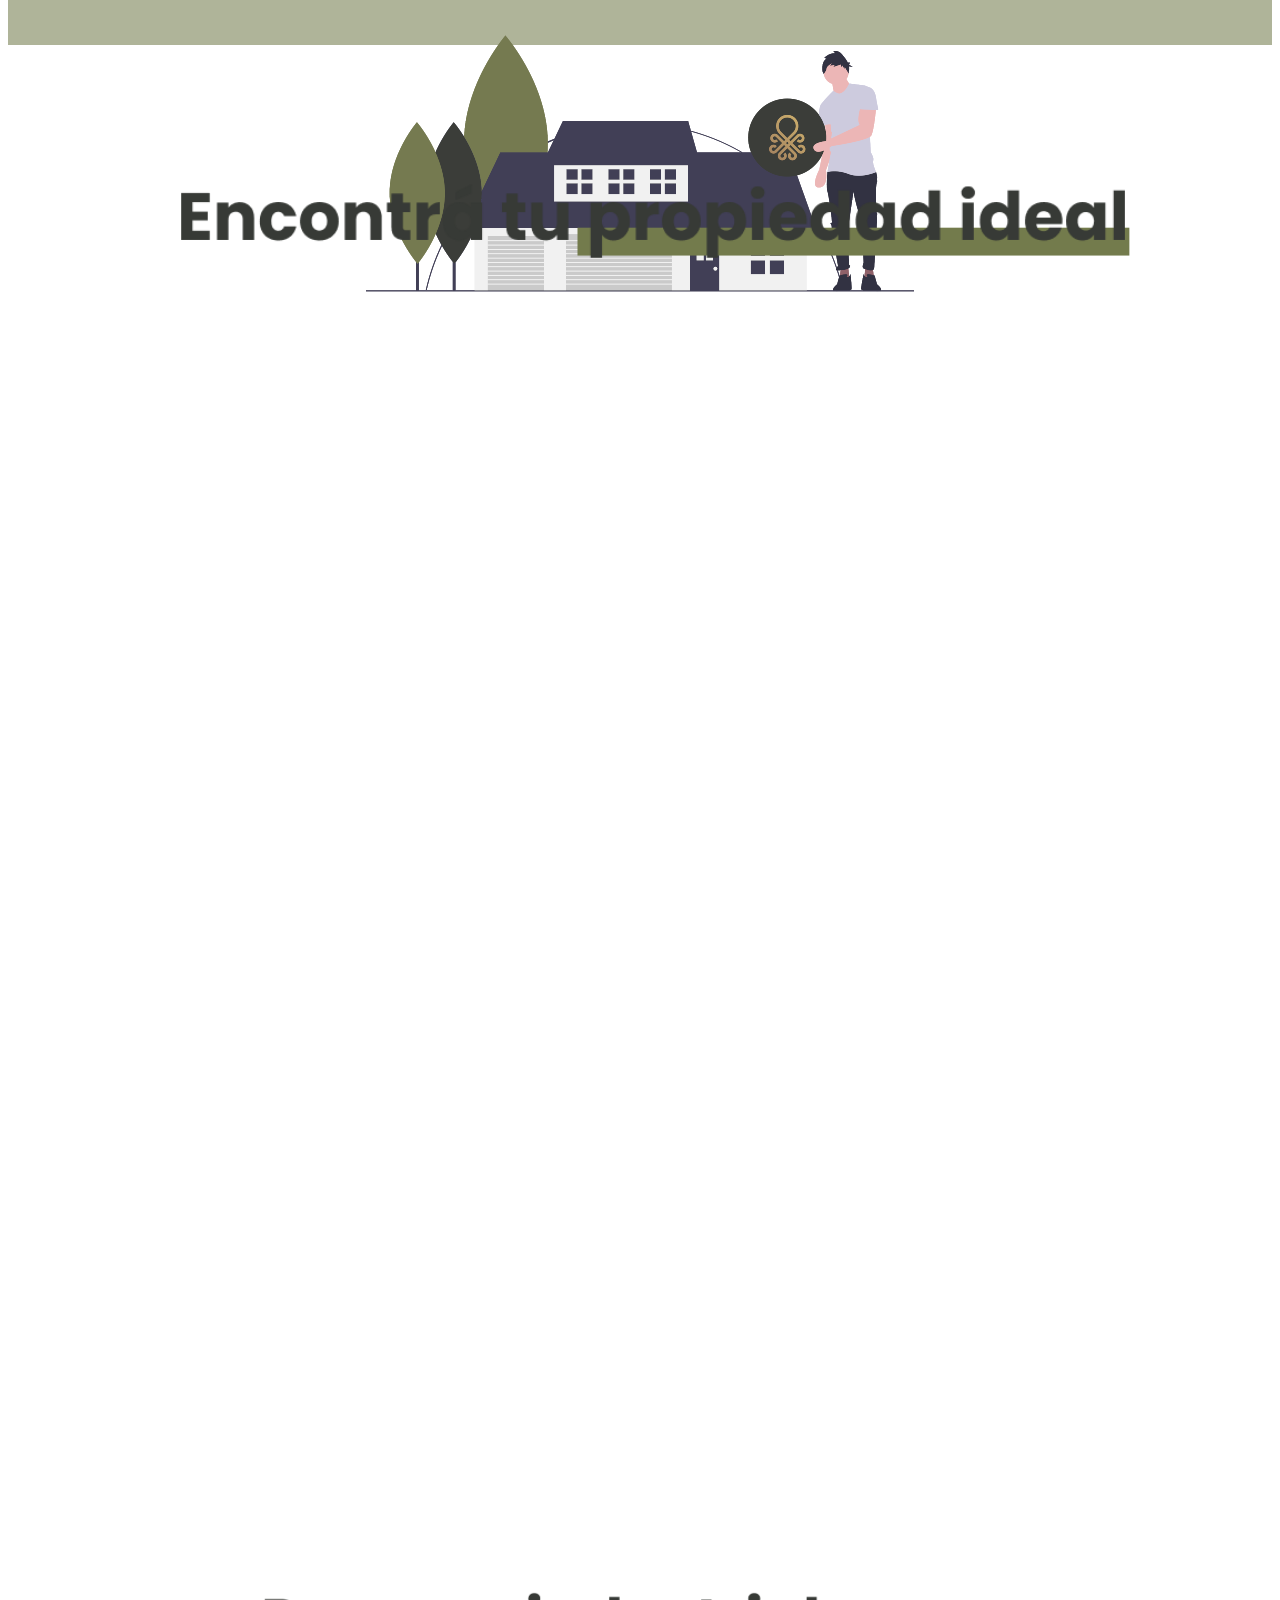
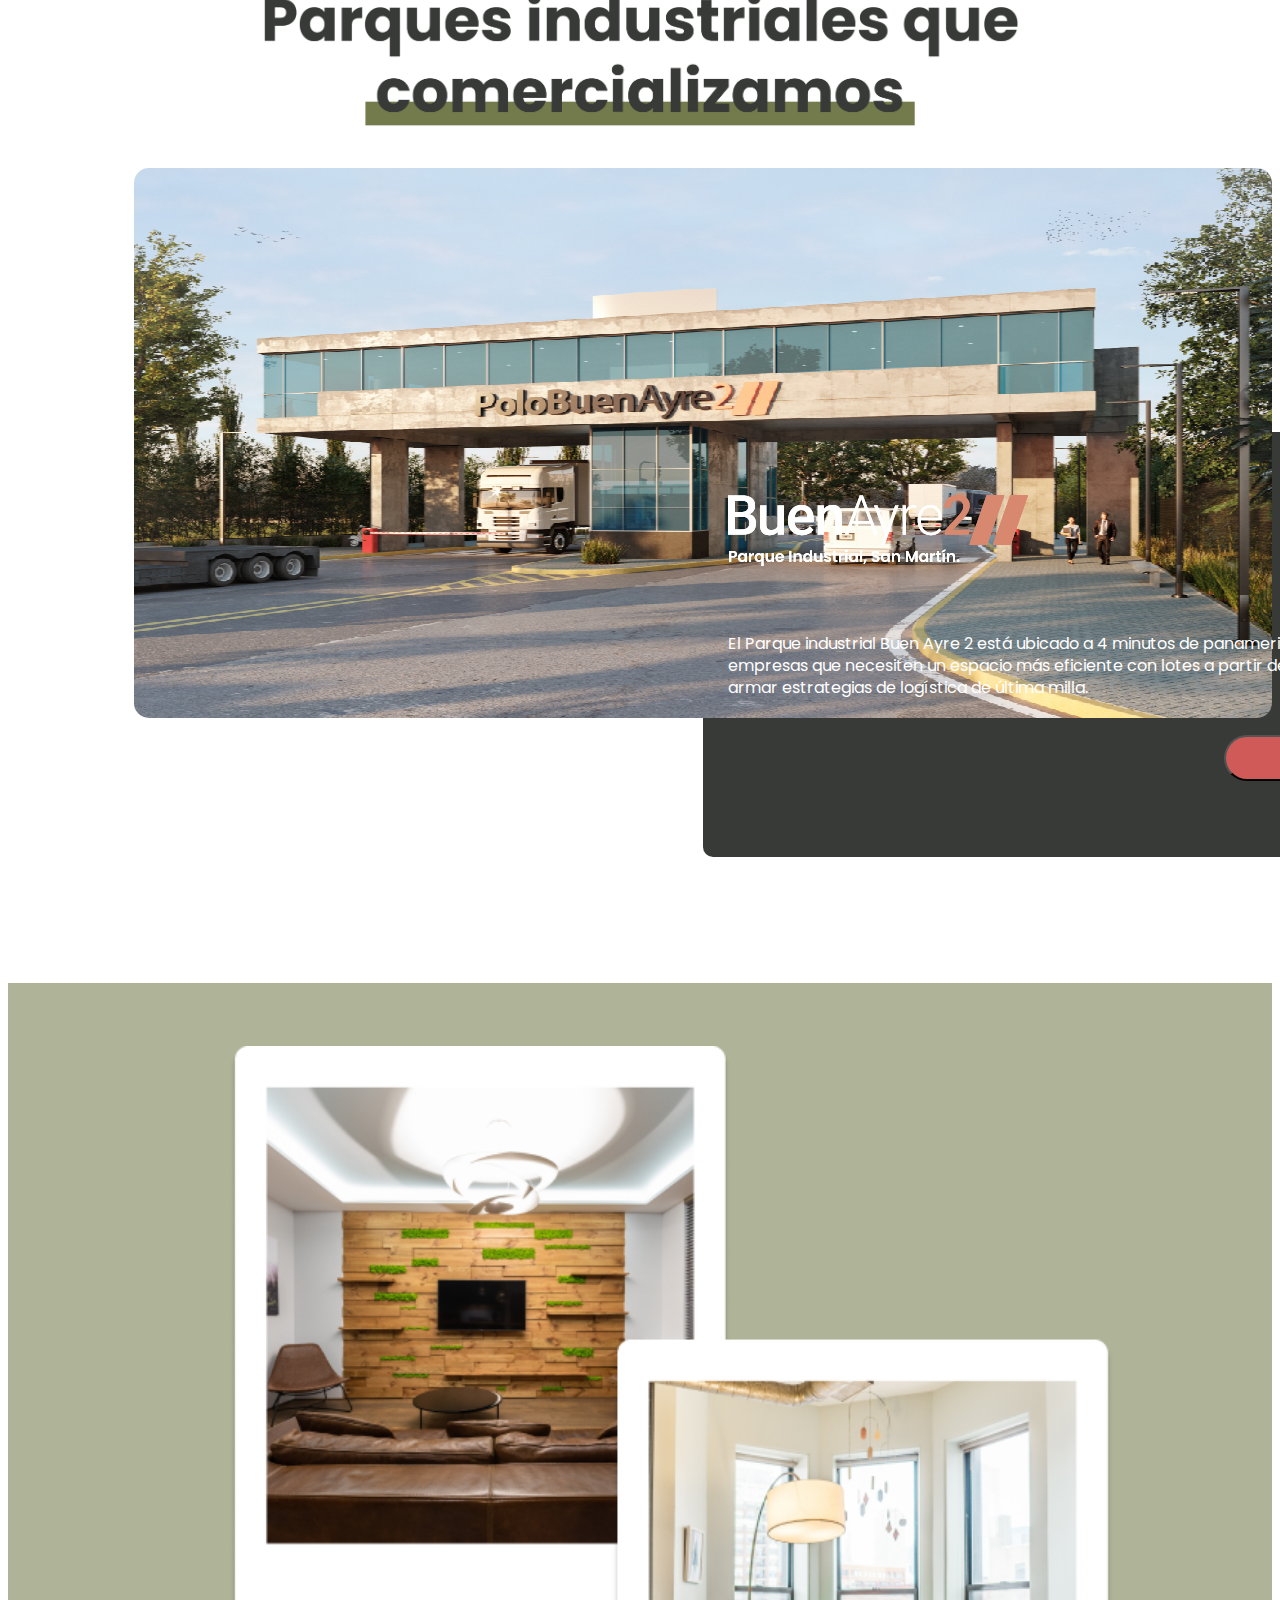
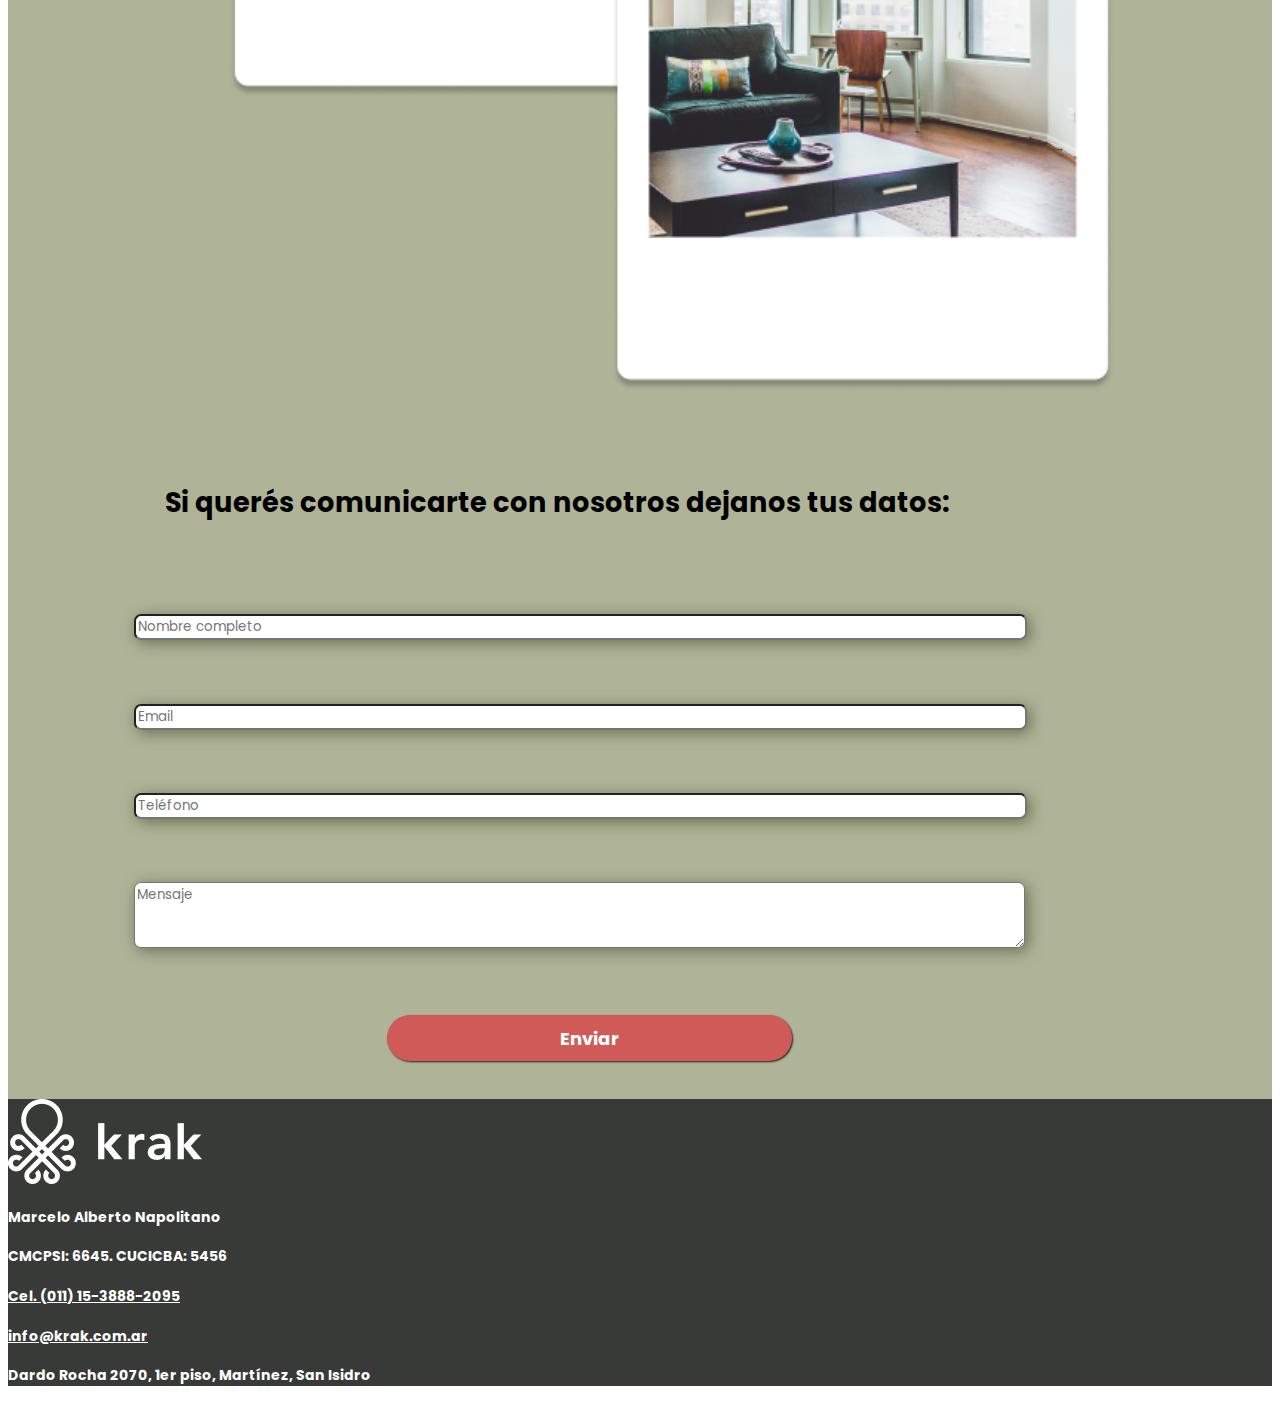
==== commit fb31efdc: "cambios" ====
--- a/index.html
+++ b/index.html
@@ -18,7 +18,7 @@
     <!-- Titulo Principal -->
     <title>Krak Real Estate | Comercializamos Bienes Raíces de una Manera Diferente.</title>
     <!-- Favicon -->
-    <link rel="shortcut icon" href="./img/favicon-web.png">
+    <link rel="shortcut icon" href="./img/cropped-Sin-titulo-1-32x32.png">
     <!--Link CSS-->
     <link rel="stylesheet" href="css/style.css">
     <!--Link Google Fonts-->
@@ -57,7 +57,7 @@
                     <ul class="navbar-nav ms-auto">
                         <li class="nav-item w-auto mx-auto"><a class="nav-link ms-3 mt-3 me-4 nav-link-color-letra" href="#propiedadesDestacadas">Propiedades
                             </a></li>
-                        <li class="nav-item w-auto mx-auto"><a class="nav-link ms-3 mt-3 me-4 nav-link-color-letra" href="#nuestroProceso">Industriales</a>
+                        <li class="nav-item w-auto mx-auto"><a class="nav-link ms-3 mt-3 me-4 nav-link-color-letra" href="#nuestroProceso-mobile">Industriales</a>
                         </li>
                         <li class="nav-item w-auto mx-auto"><a class="nav-link m-3 p-2 nav-link-color-letra-contacto nav-link-bg-color" href="#empezarForm">Empezar</a>
                         </li>
@@ -220,15 +220,15 @@
         <!--Fin de Seccion "Encontra tu propiedad ideal"-->
 
         <!-- Seccion 4 "Parques industriales que comercializamos" -->
-    <div id="nuestroProceso">
+    
         <div class="centrado-parquesindustriales">
-            <img src="./img/titulo 2.png" class="img-parquesindustriales">
+            <img src="./img/titulo 2.png" class="img-parquesindustriales" id="nuestroProceso-mobile">
         </div>
 
        <div class="seccion-parques-desktop container-fluid">
             <div class="row">
                 <div class="col-8 img-polo-desktop">
-                    <img src="./img/polo-desktop.jpg" alt="" class="img-polo-buenayre">
+                    <img src="./img/polo-desktop.jpg" alt="" class="img-polo-buenayre" id="nuestroProceso">
                 </div>
                 <div class="col-4 fondo-card-buenayre2">
                     <img src="./img/buenayre2.png" alt="" class="img-titulo-buenayre2"> 
@@ -260,7 +260,7 @@
                 </div>
             </div>
         </div>
-    </div>
+    
         <!-- Fin Seccion 4 "Parques industriales que comercializamos" -->
 
         <!--Seccion 5 "Formulario"-->
@@ -294,9 +294,9 @@
                 <div class="col-12 col-md-9 text-center text-md-end mb-3 mt-md-3">
                     <h4 class="datos-footer">Marcelo Alberto Napolitano</h4>
                     <h4 class="datos-footer">CMCPSI: 6645. CUCICBA: 5456</h4>
-                    <h4 class="datos-footer">Cel. (011) 15-3888-2095</h4>
-                    <h4 class="datos-footer">info@krak.com.ar</h4>
-                    <h4 class="datos-footer">Dardo Rocha 2070, Martínez</h4>
+                    <h4 class="datos-footer"><a href="https:api.whatsapp.com/send?phone=541138882095" style="color: #fff;"> Cel. (011) 15-3888-2095</a></h4>
+                    <h4 class="datos-footer"><a href="info@krak.com.ar" style="color: #fff;">info@krak.com.ar</a></h4>
+                    <h4 class="datos-footer">Dardo Rocha 2070, 1er piso, Martínez, San Isidro</h4>
                 </div>
             </div>
         </div>
--- a/css/style.css
+++ b/css/style.css
@@ -755,7 +755,8 @@
         .img-parquesindustriales {
             width: 60%;
             height: 55%;
-            margin-top: 15%;
+            margin-top: 10%;
+            margin-bottom: -4%;
         }
         .img-polo-desktop{
             margin-left: 10%;
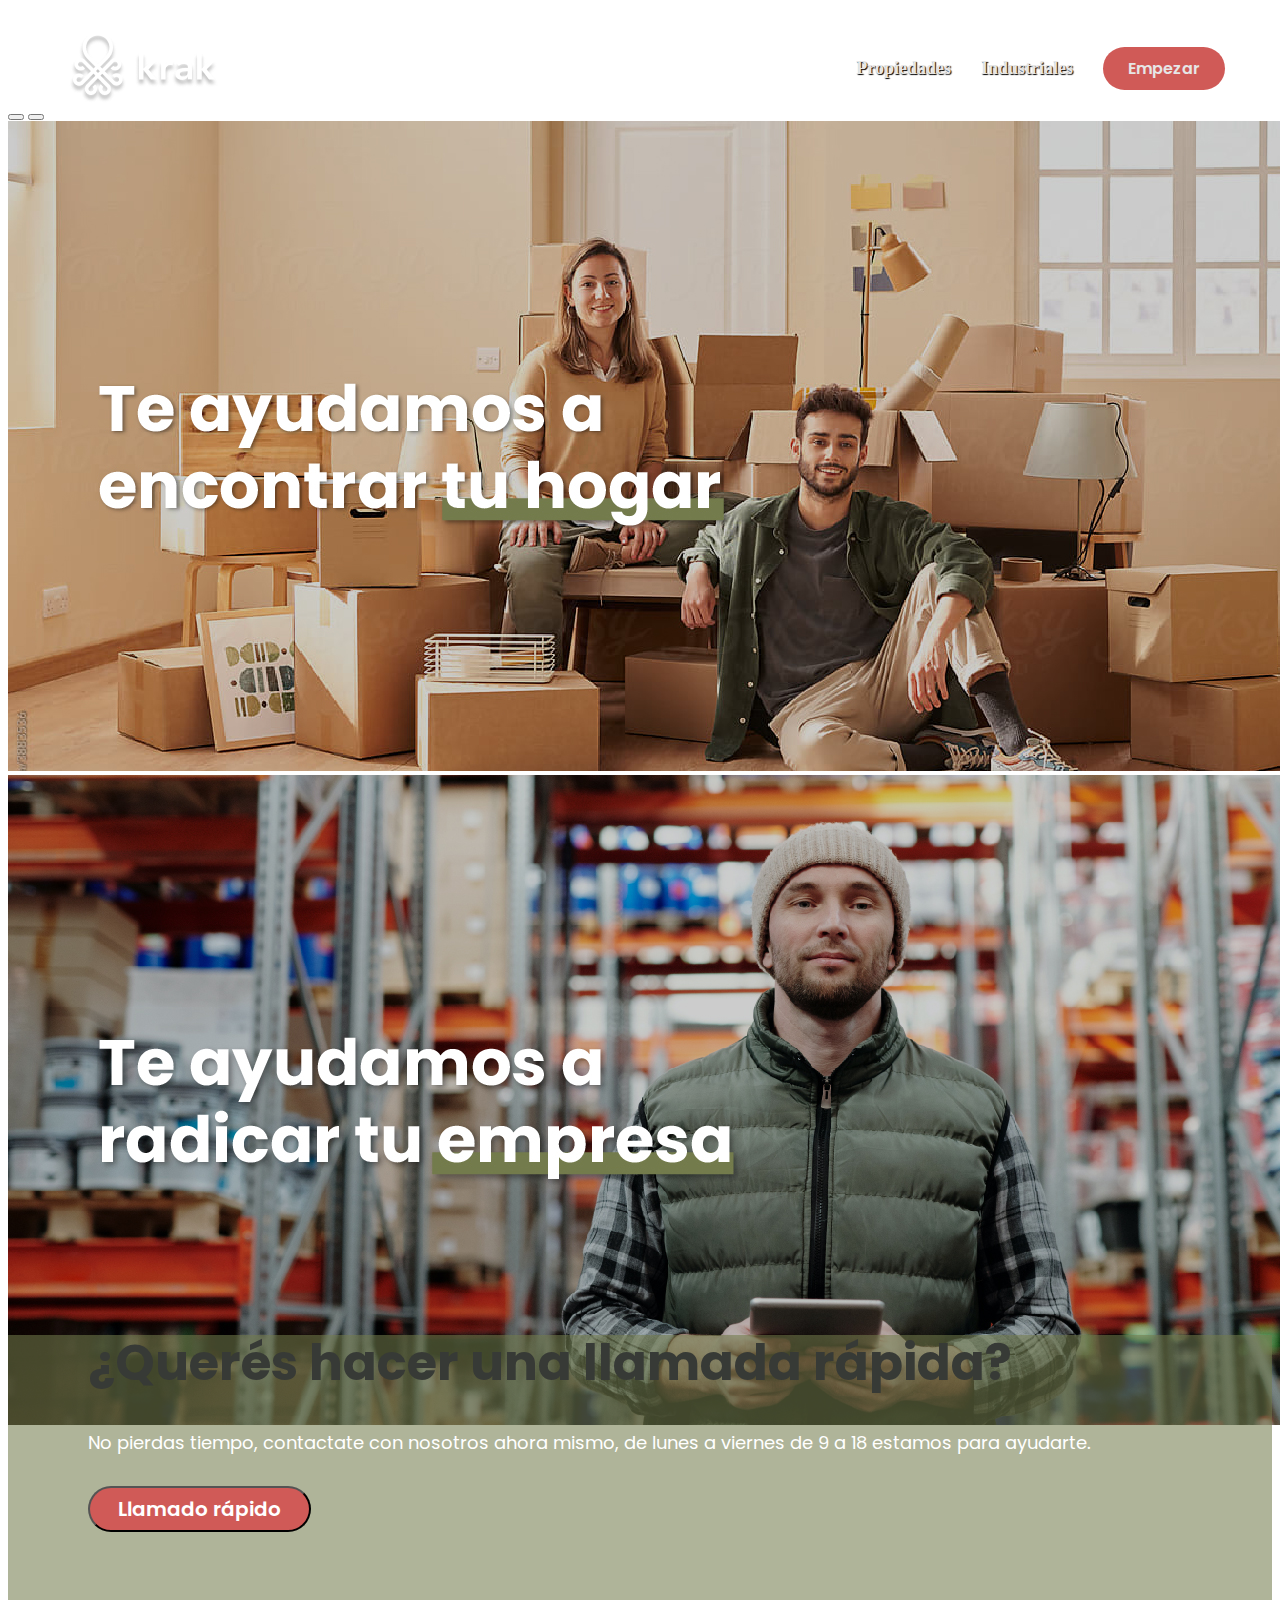
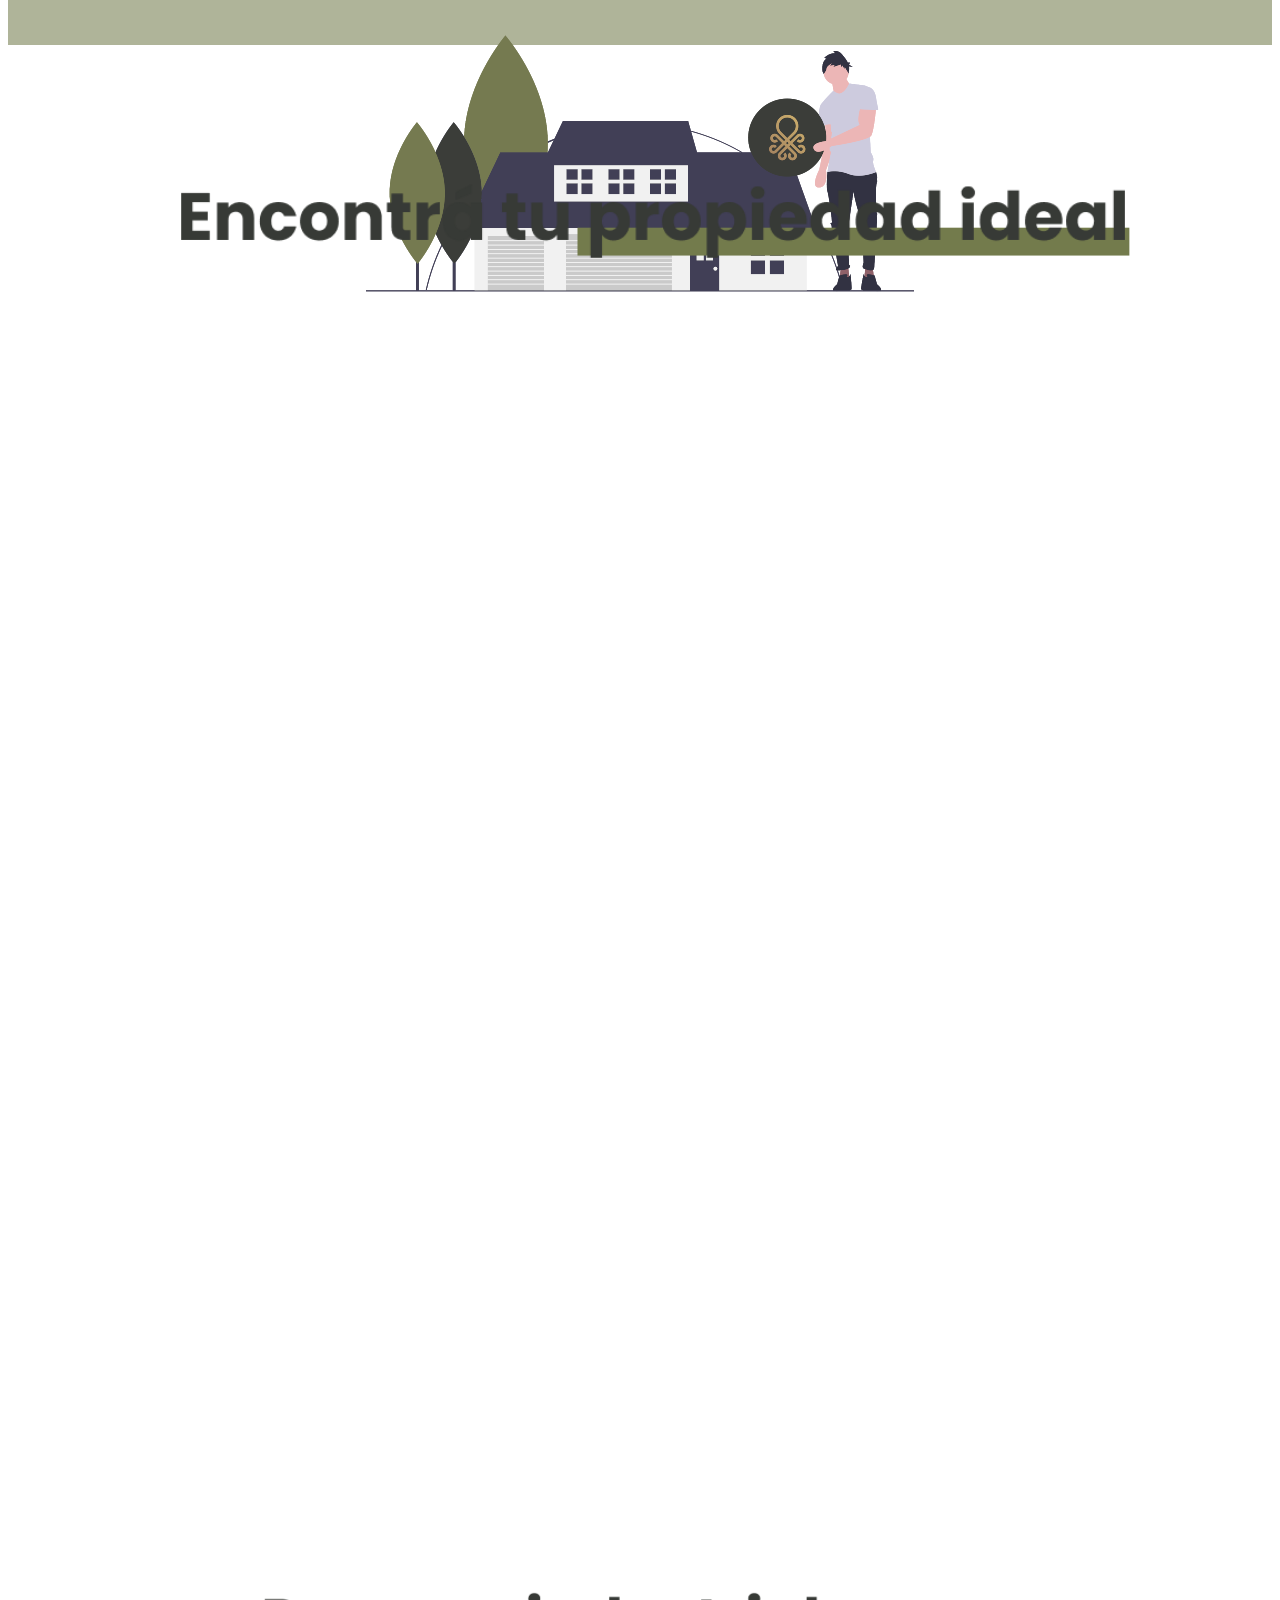
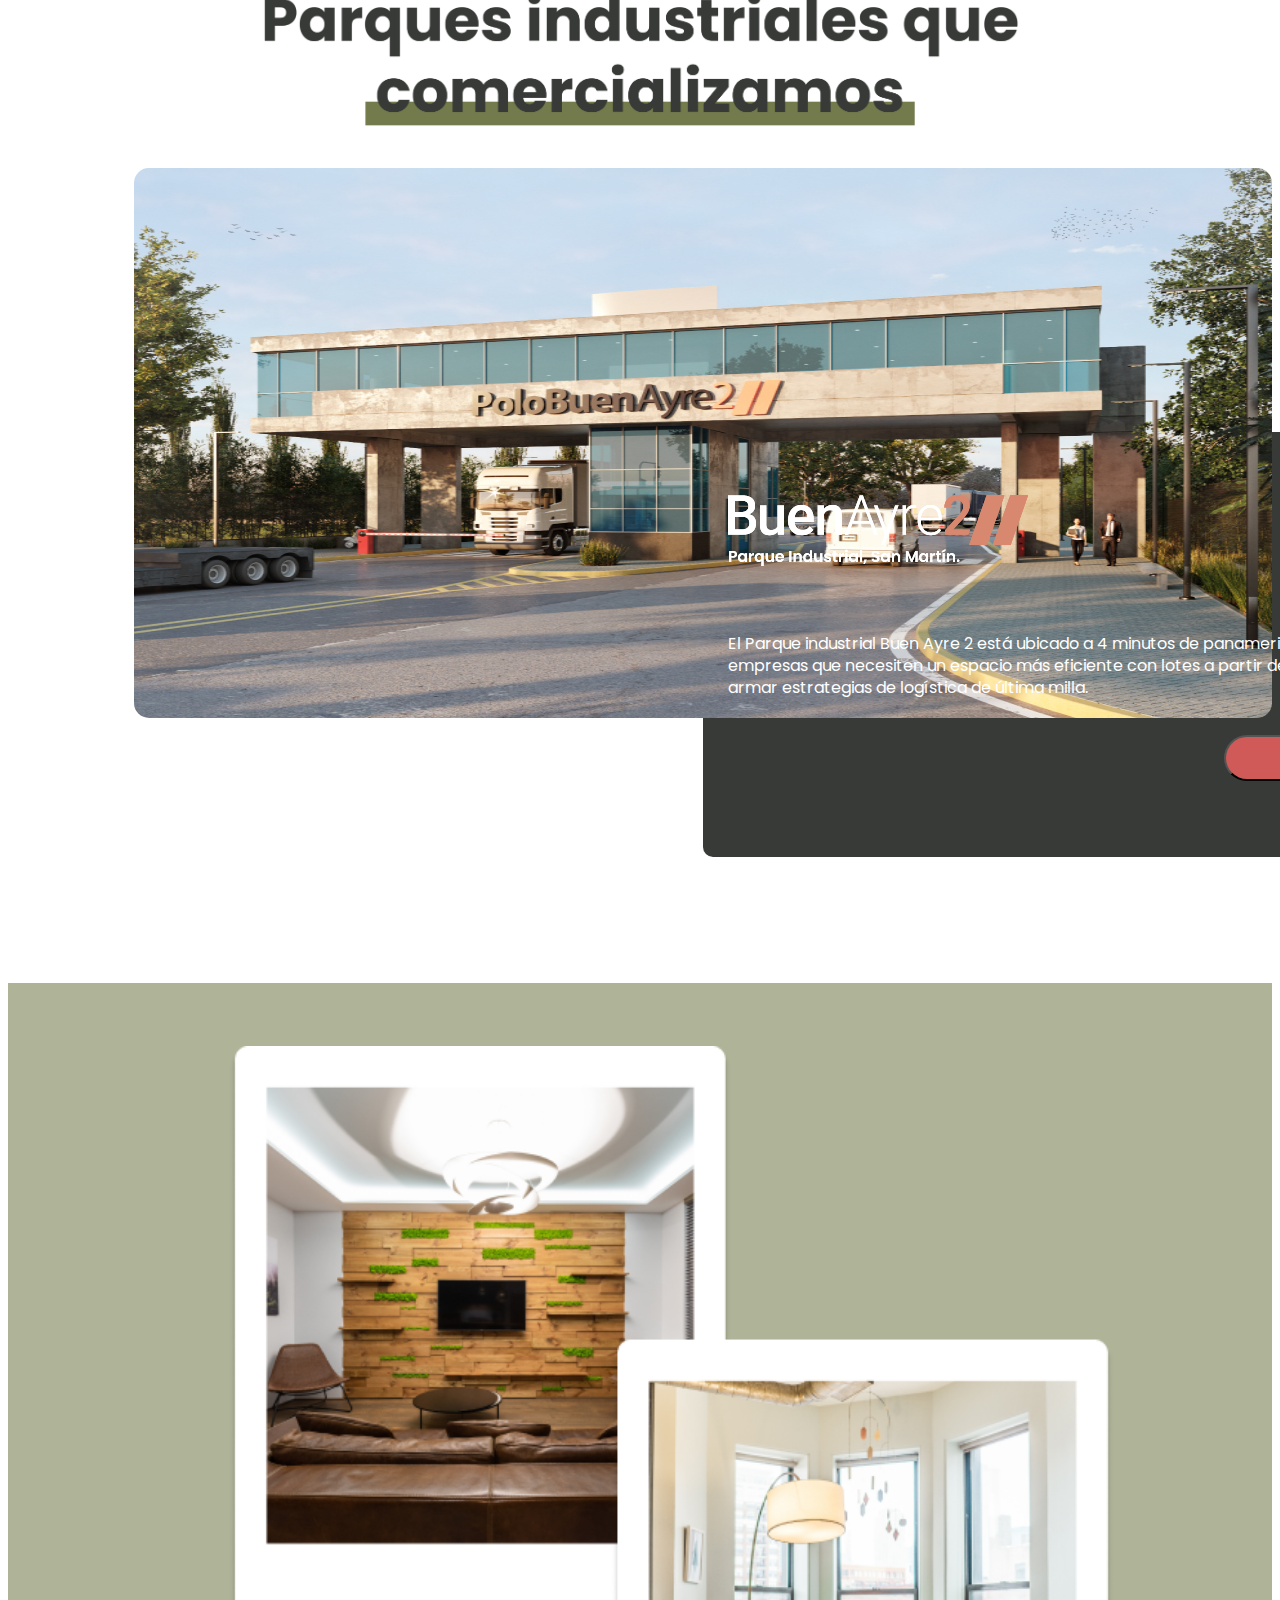
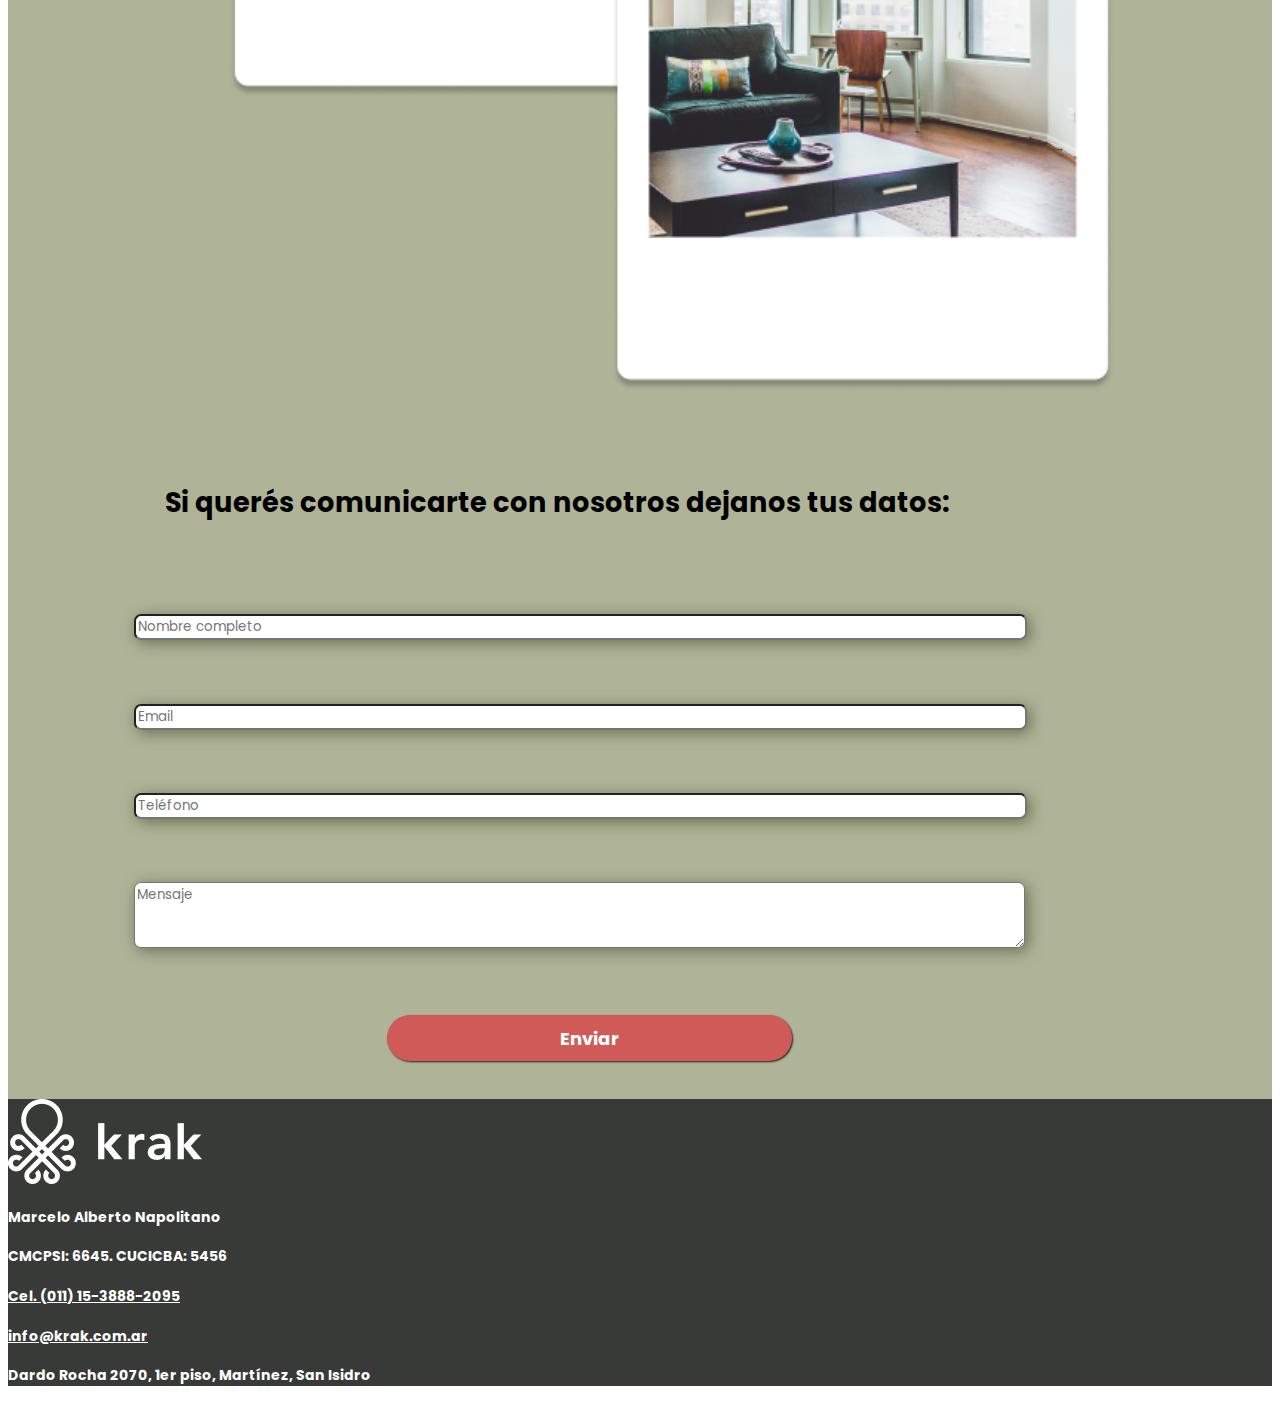
==== commit 3844f9be: "cambios" ====
--- a/index.html
+++ b/index.html
@@ -228,7 +228,7 @@
        <div class="seccion-parques-desktop container-fluid">
             <div class="row">
                 <div class="col-8 img-polo-desktop">
-                    <img src="./img/polo-desktop.jpg" alt="" class="img-polo-buenayre" id="nuestroProceso">
+                    <img src="./img/render-polo-desktop.jpg" alt="" class="img-polo-buenayre" id="nuestroProceso">
                 </div>
                 <div class="col-4 fondo-card-buenayre2">
                     <img src="./img/buenayre2.png" alt="" class="img-titulo-buenayre2"> 
@@ -245,7 +245,7 @@
         <div class="seccion-parques-mobile col-auto">
             <div class="column">
                 <div class="col-12">
-                    <img src="./img/polo-mobile (1).jpg" alt="" class="img-mobile mx-auto d-block">
+                    <img src="./img/render polo mobile.jpg" alt="" class="img-mobile mx-auto d-block">
                 </div>
                 <div class="col-12">
                 
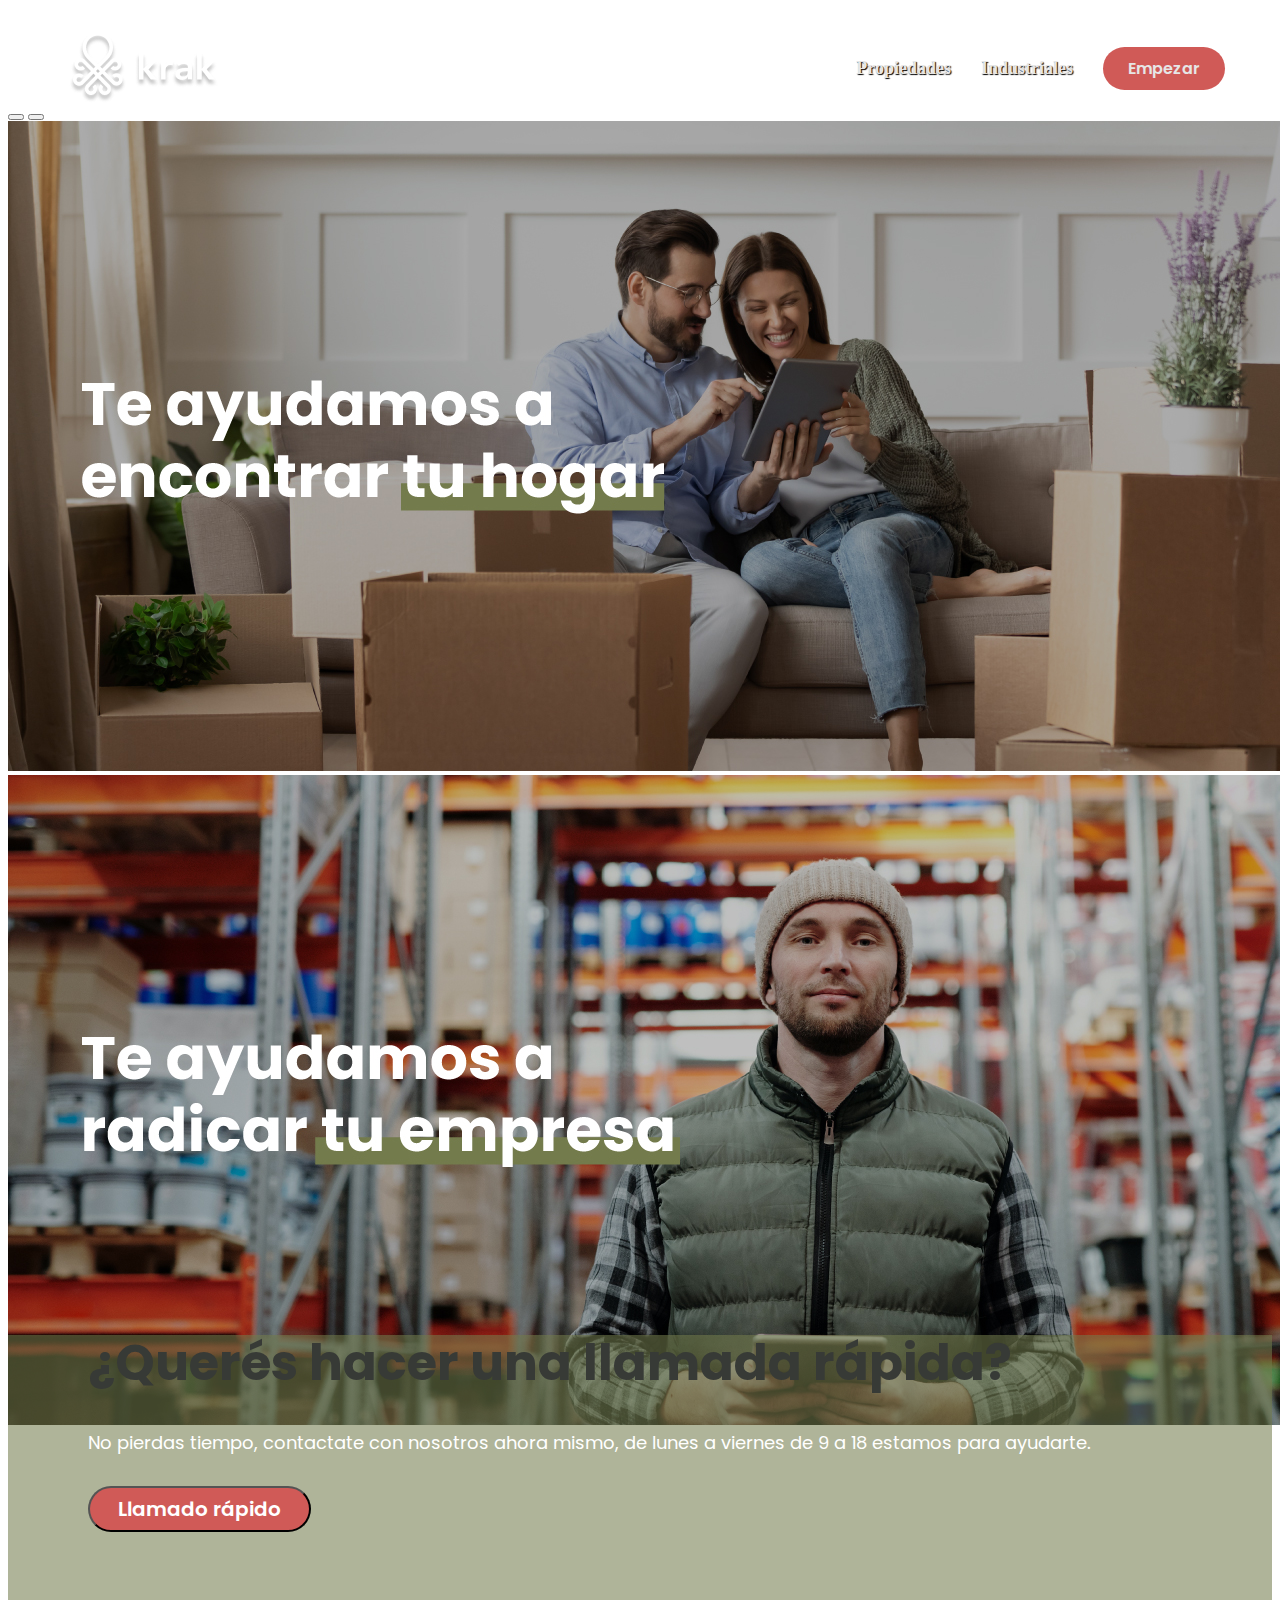
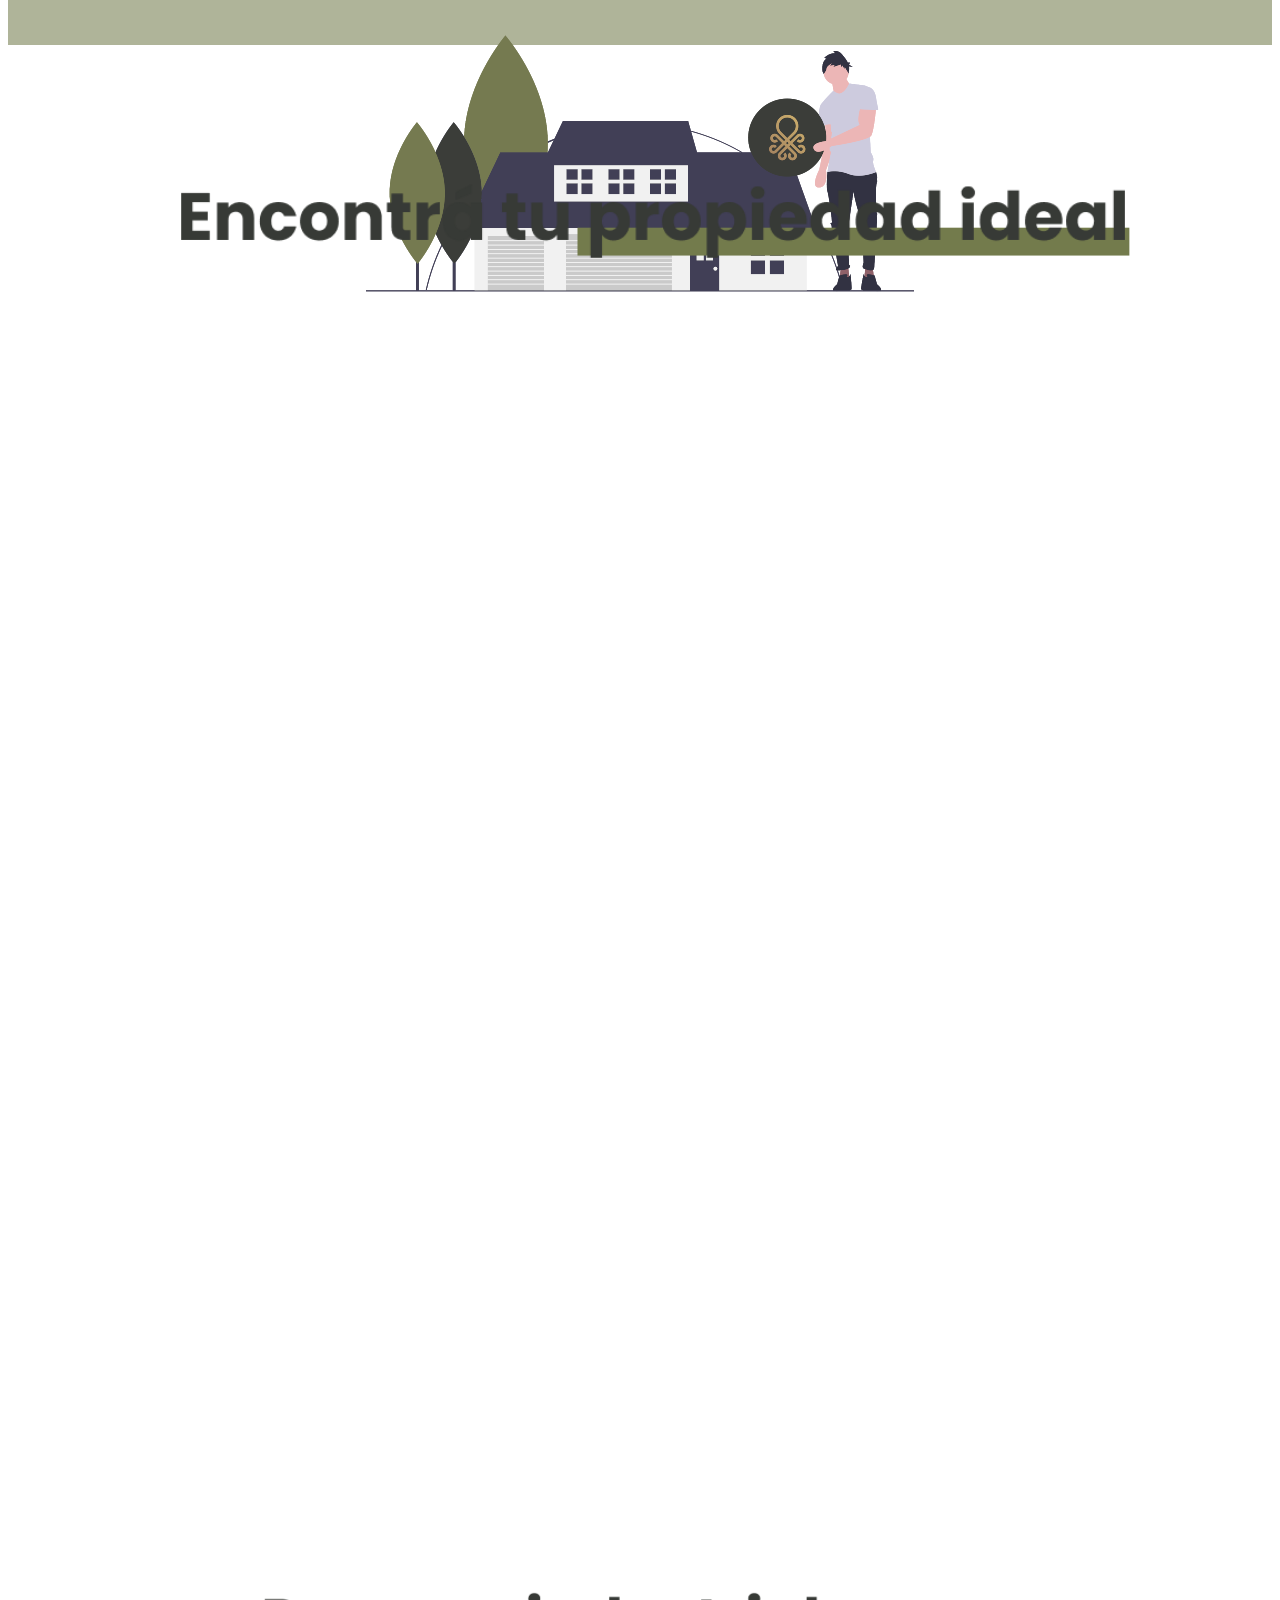
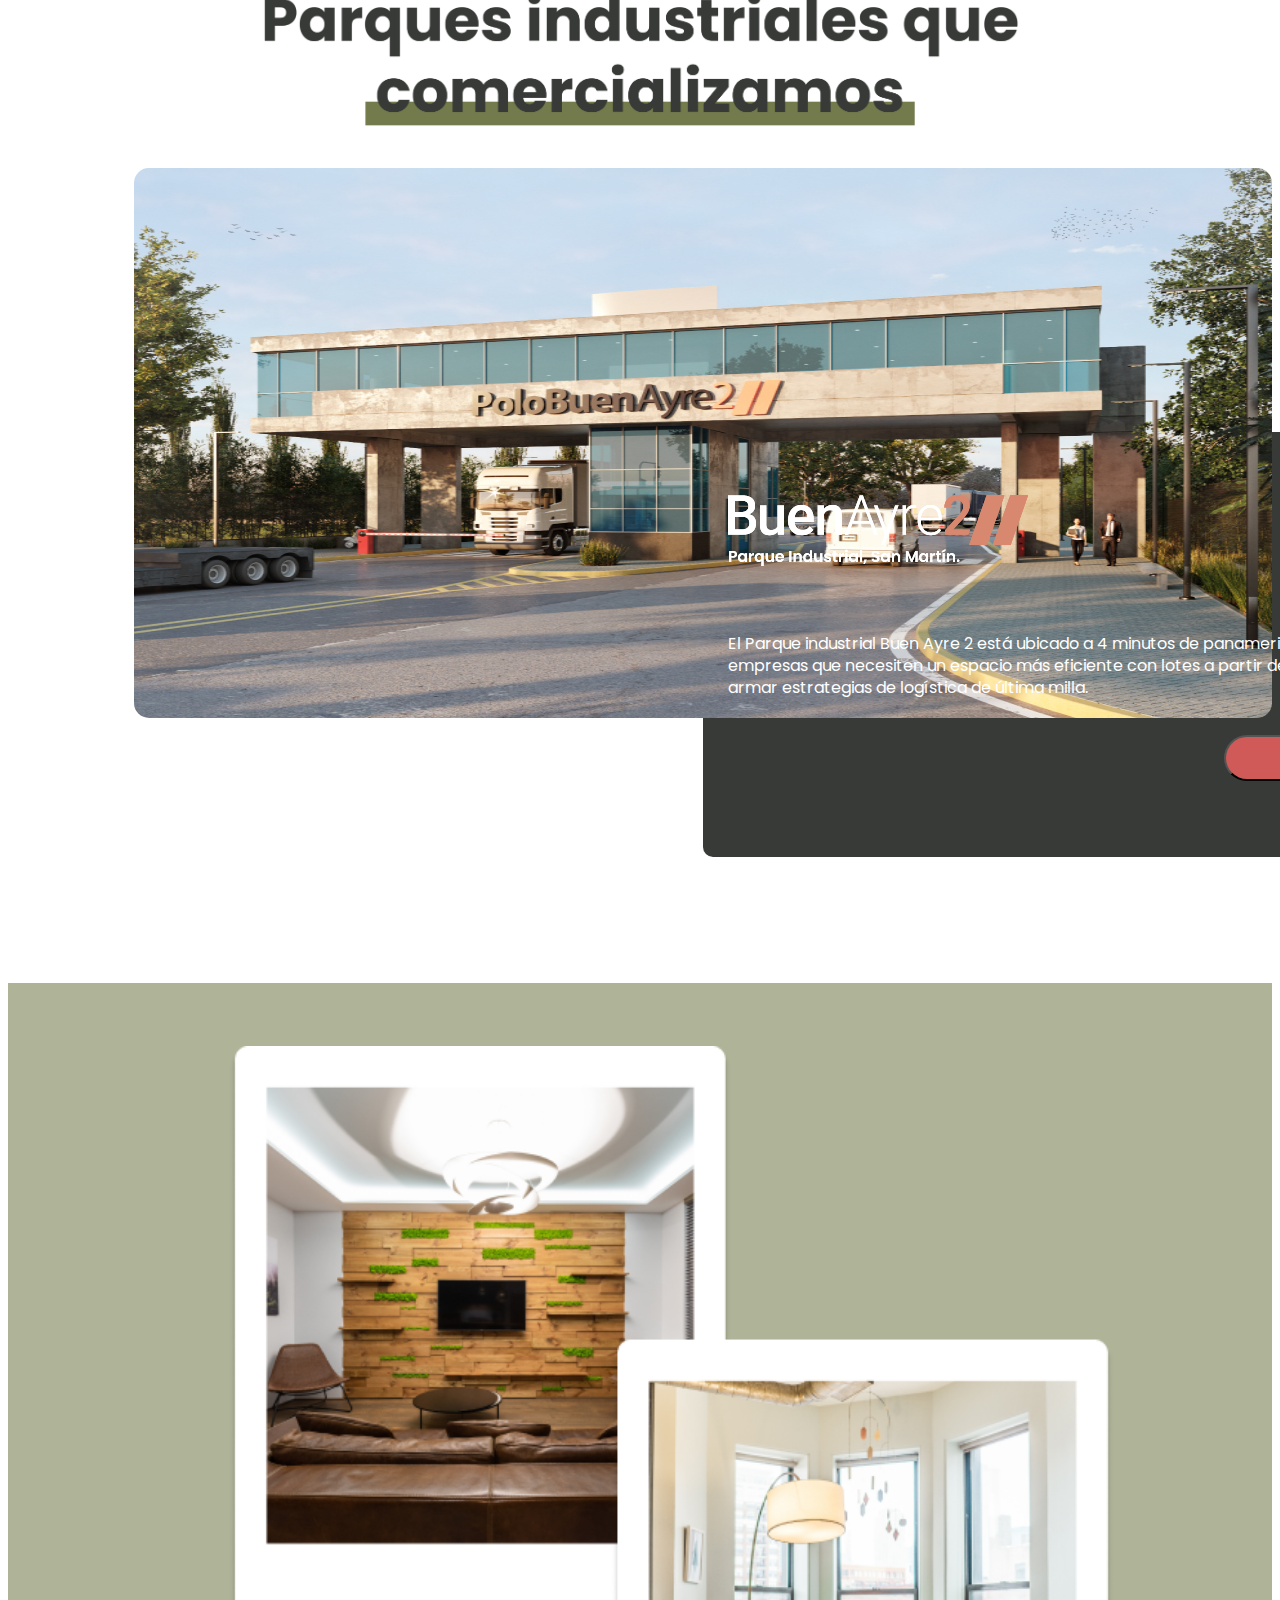
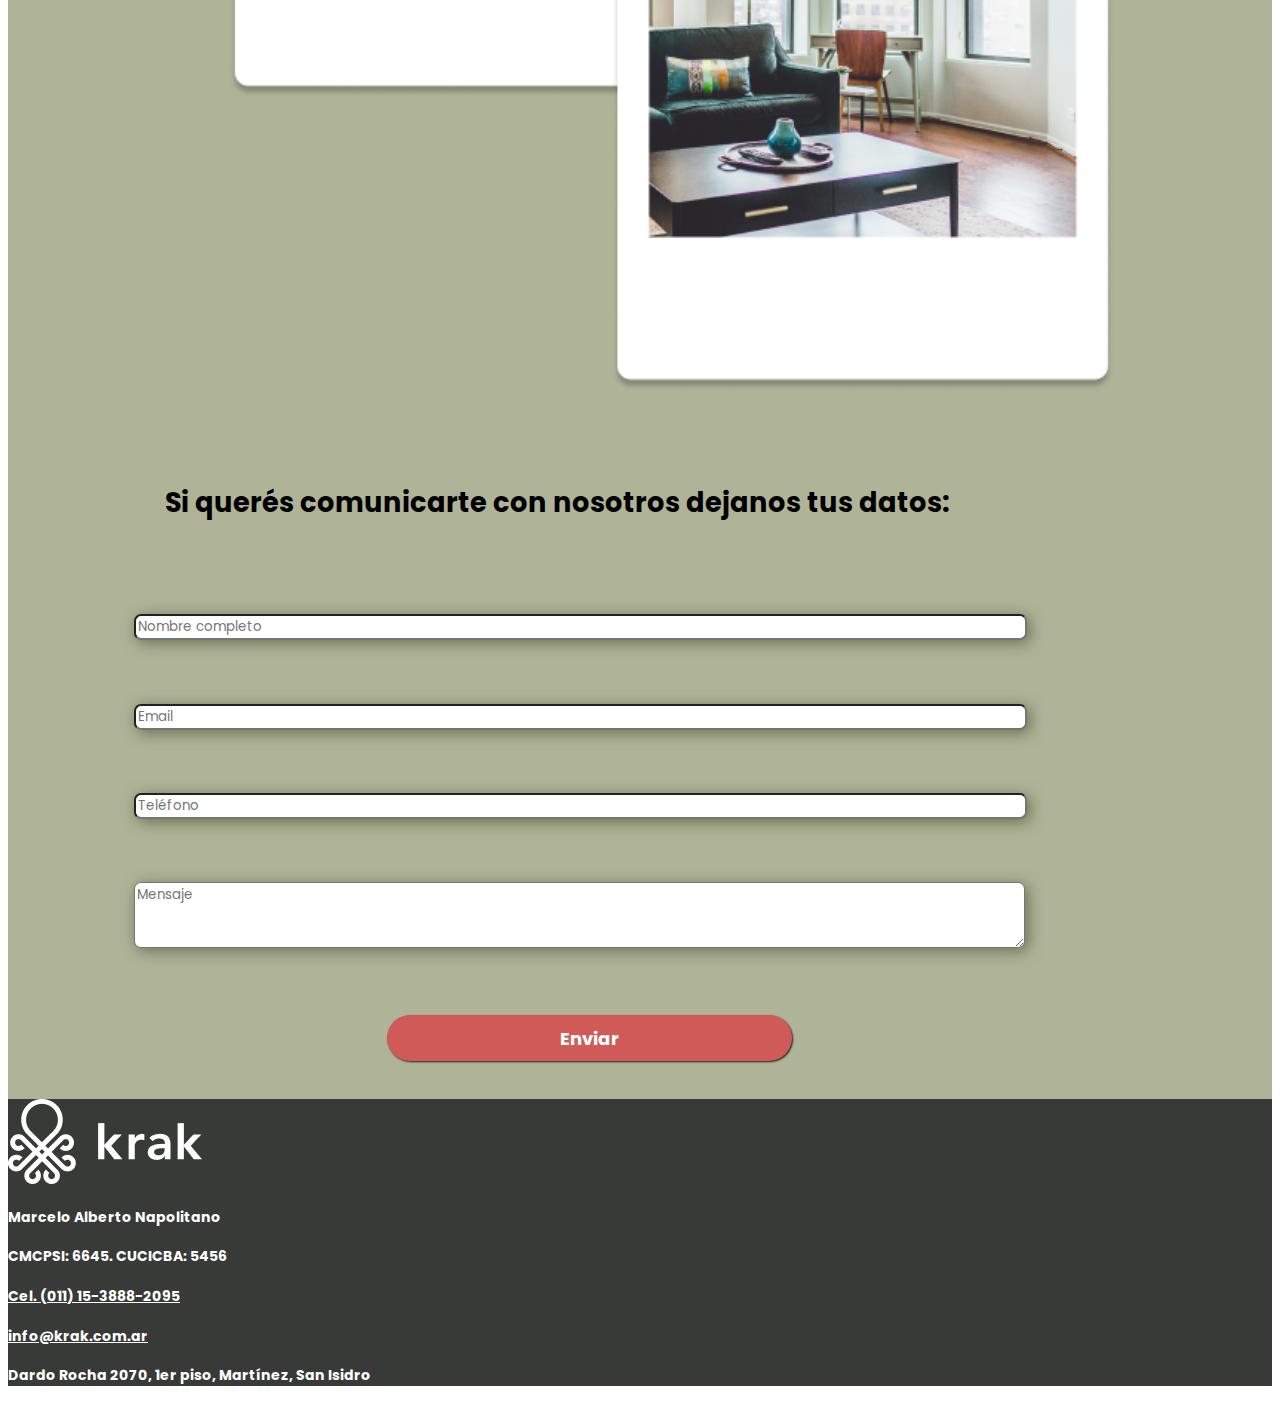
==== commit b191dbaa: "cambio fotos header" ====
--- a/index.html
+++ b/index.html
@@ -83,10 +83,10 @@
                 </div>
                 <div class="carousel-inner">
                     <div class="carousel-item active">
-                        <img src="img/header 1_Mesa de trabajo 1.jpg " class="d-block w-100" alt="Portada 1">
+                        <img src="img/Header 1 inmo.jpg" class="d-block w-100" alt="Portada 1">
                     </div>
                     <div class="carousel-item">
-                        <img src="img/header 2_Mesa de trabajo 1.jpg" class="d-block w-100" alt="Portada 2">
+                        <img src="img/Header 2 inmo.jpg" class="d-block w-100" alt="Portada 2">
                     </div>
                 </div>
             </div>
@@ -99,10 +99,10 @@
                 </div>
                 <div class="carousel-inner"></div>
                 <div class="carousel-item active">
-                    <img src="img/header 1 mobile.png" class="d-block w-100" alt="Portada 1">
+                    <img src="img/header 1 inmo mobile.jpg" class="d-block w-100" alt="Portada 1">
                 </div>
                 <div class="carousel-item">
-                    <img src="img/header_v.mobile_Inmobiliaria.png" class="d-block w-100" alt="Portada 2">
+                    <img src="img/header 2 inmo mobile.jpg" class="d-block w-100" alt="Portada 2">
                 </div>
             </div>
         </div>
